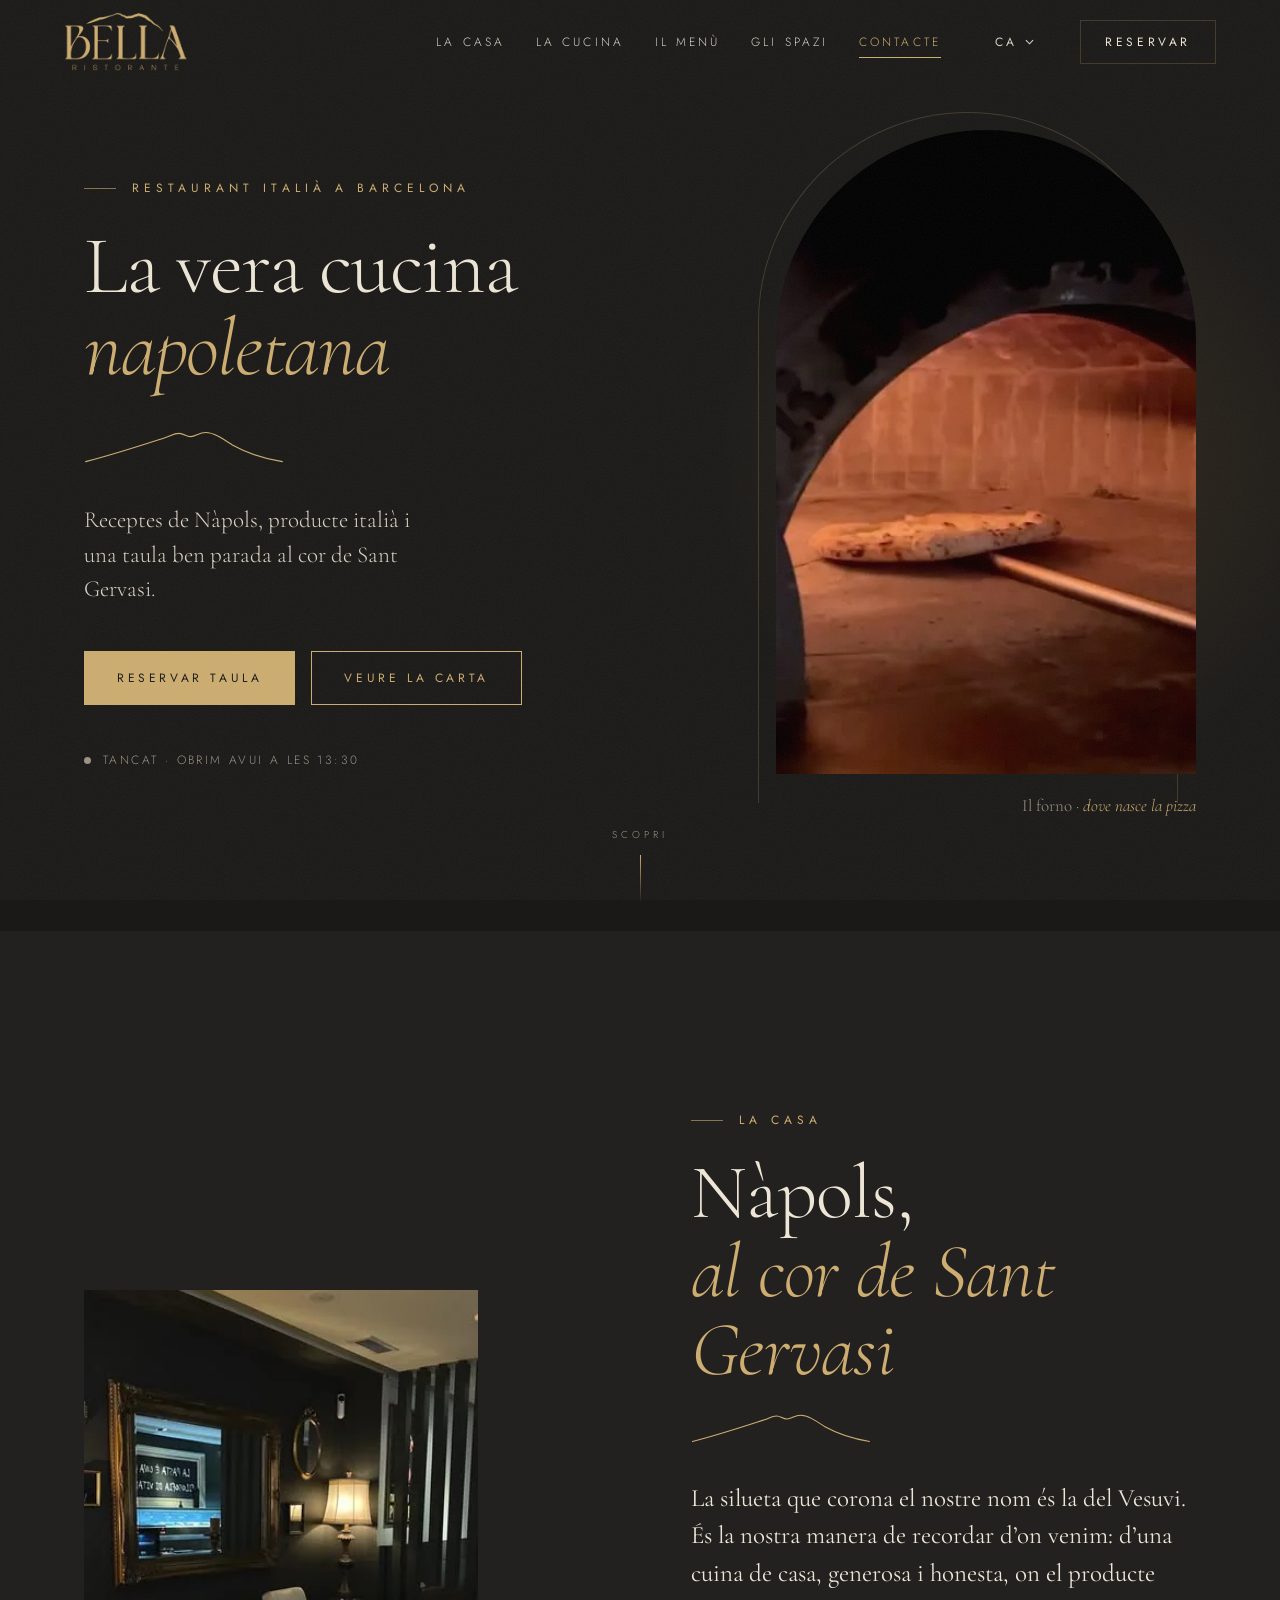
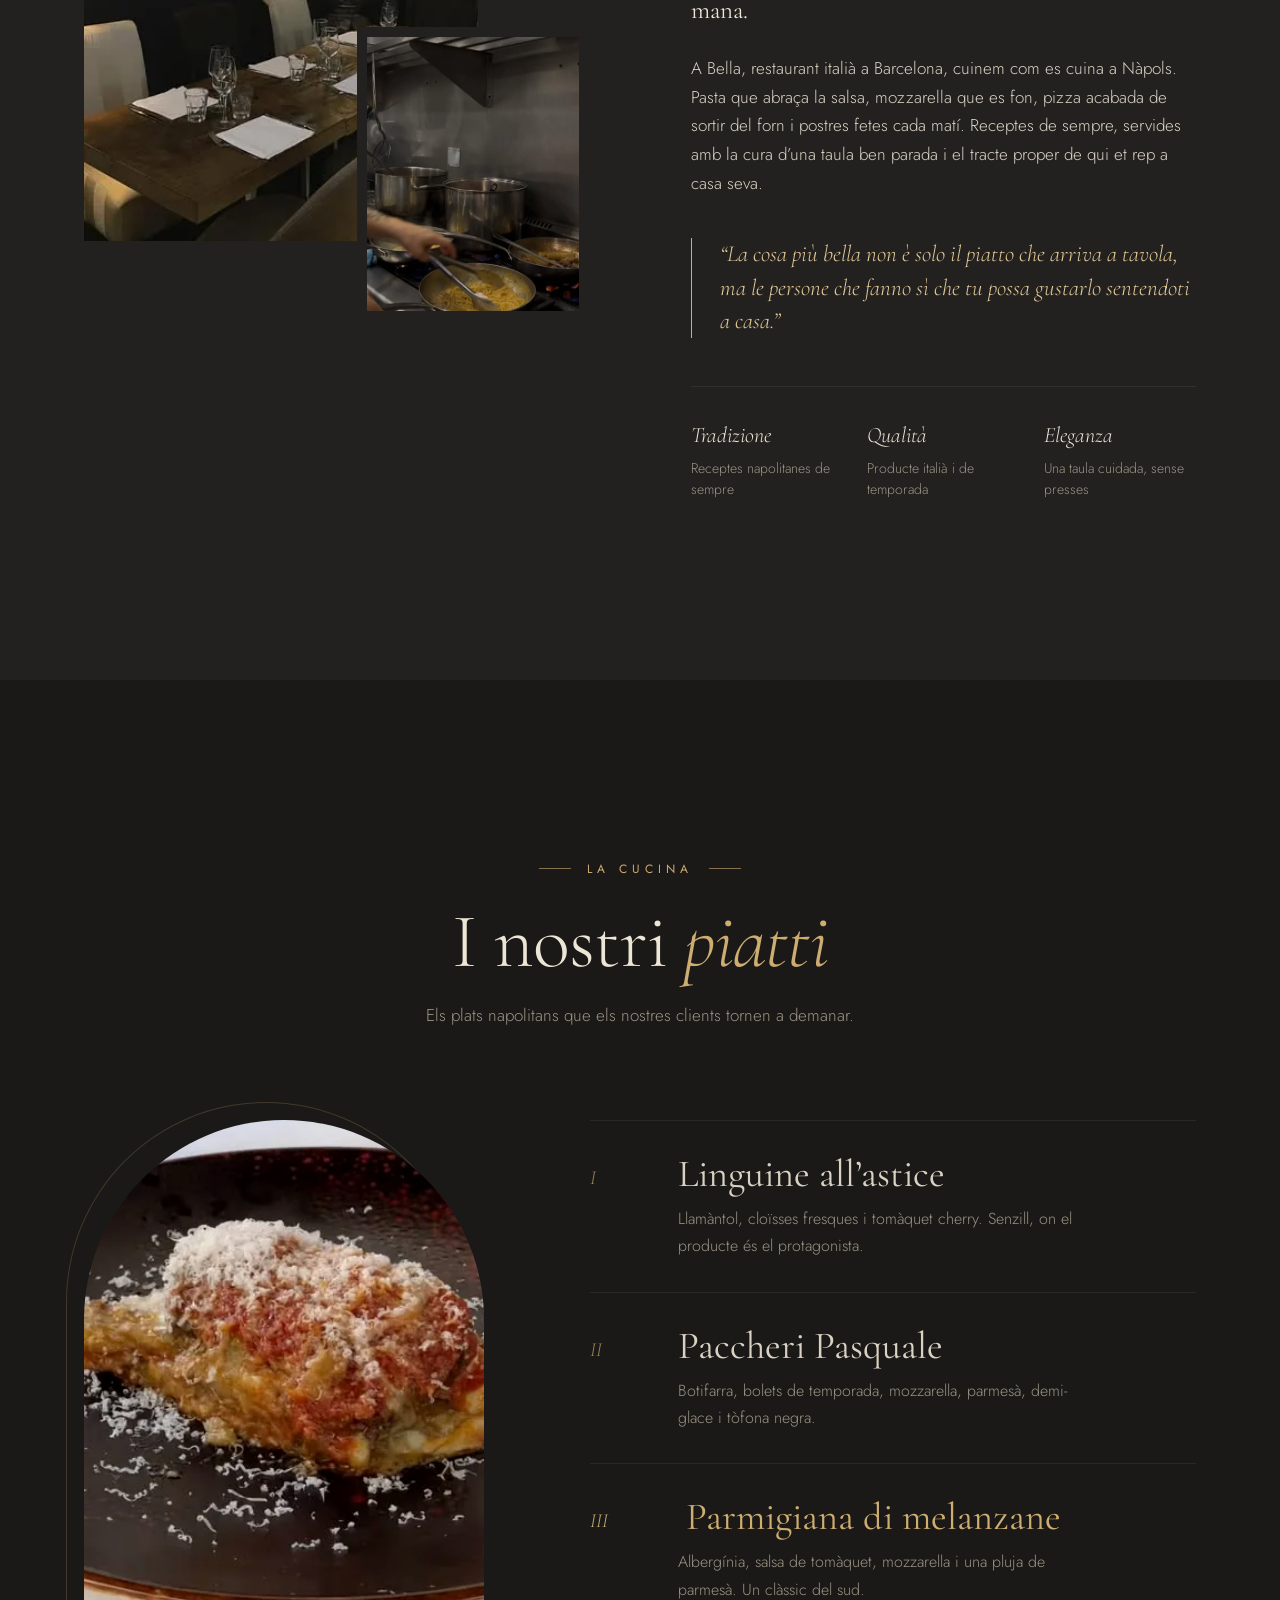
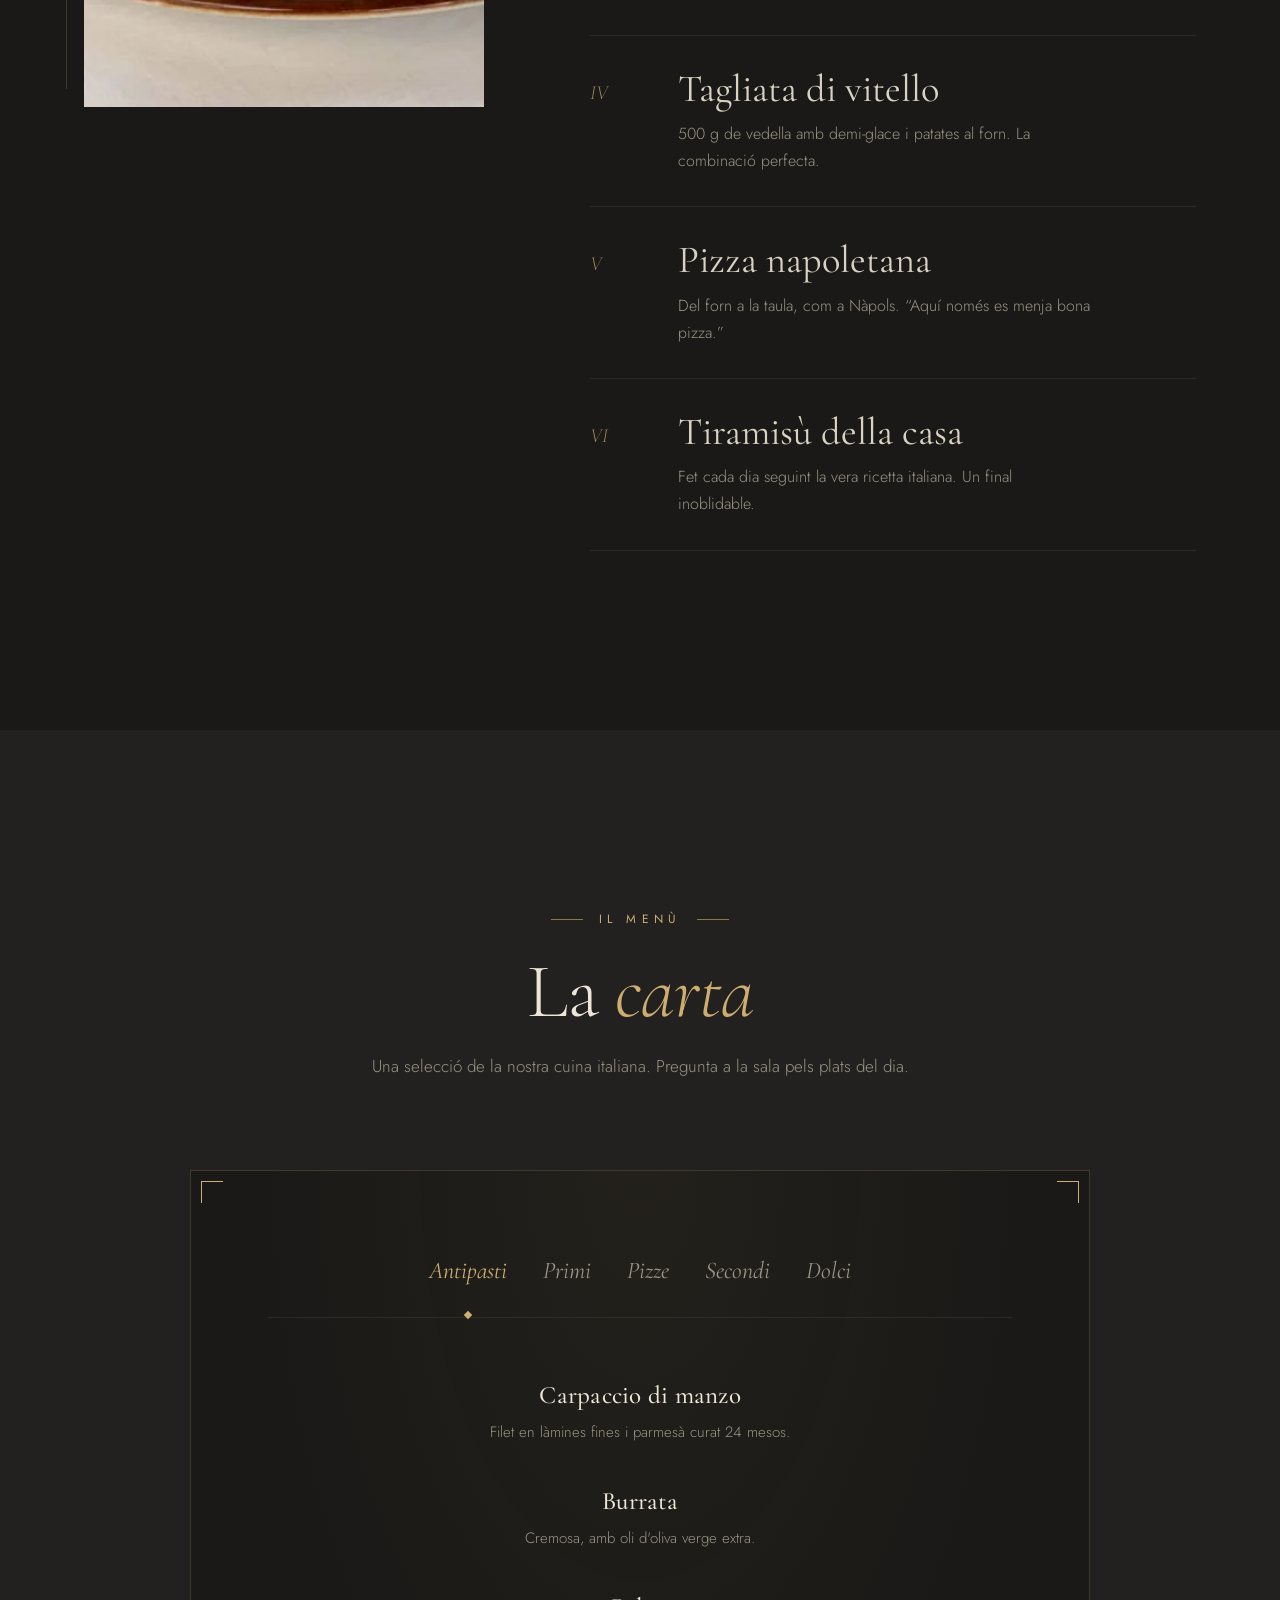
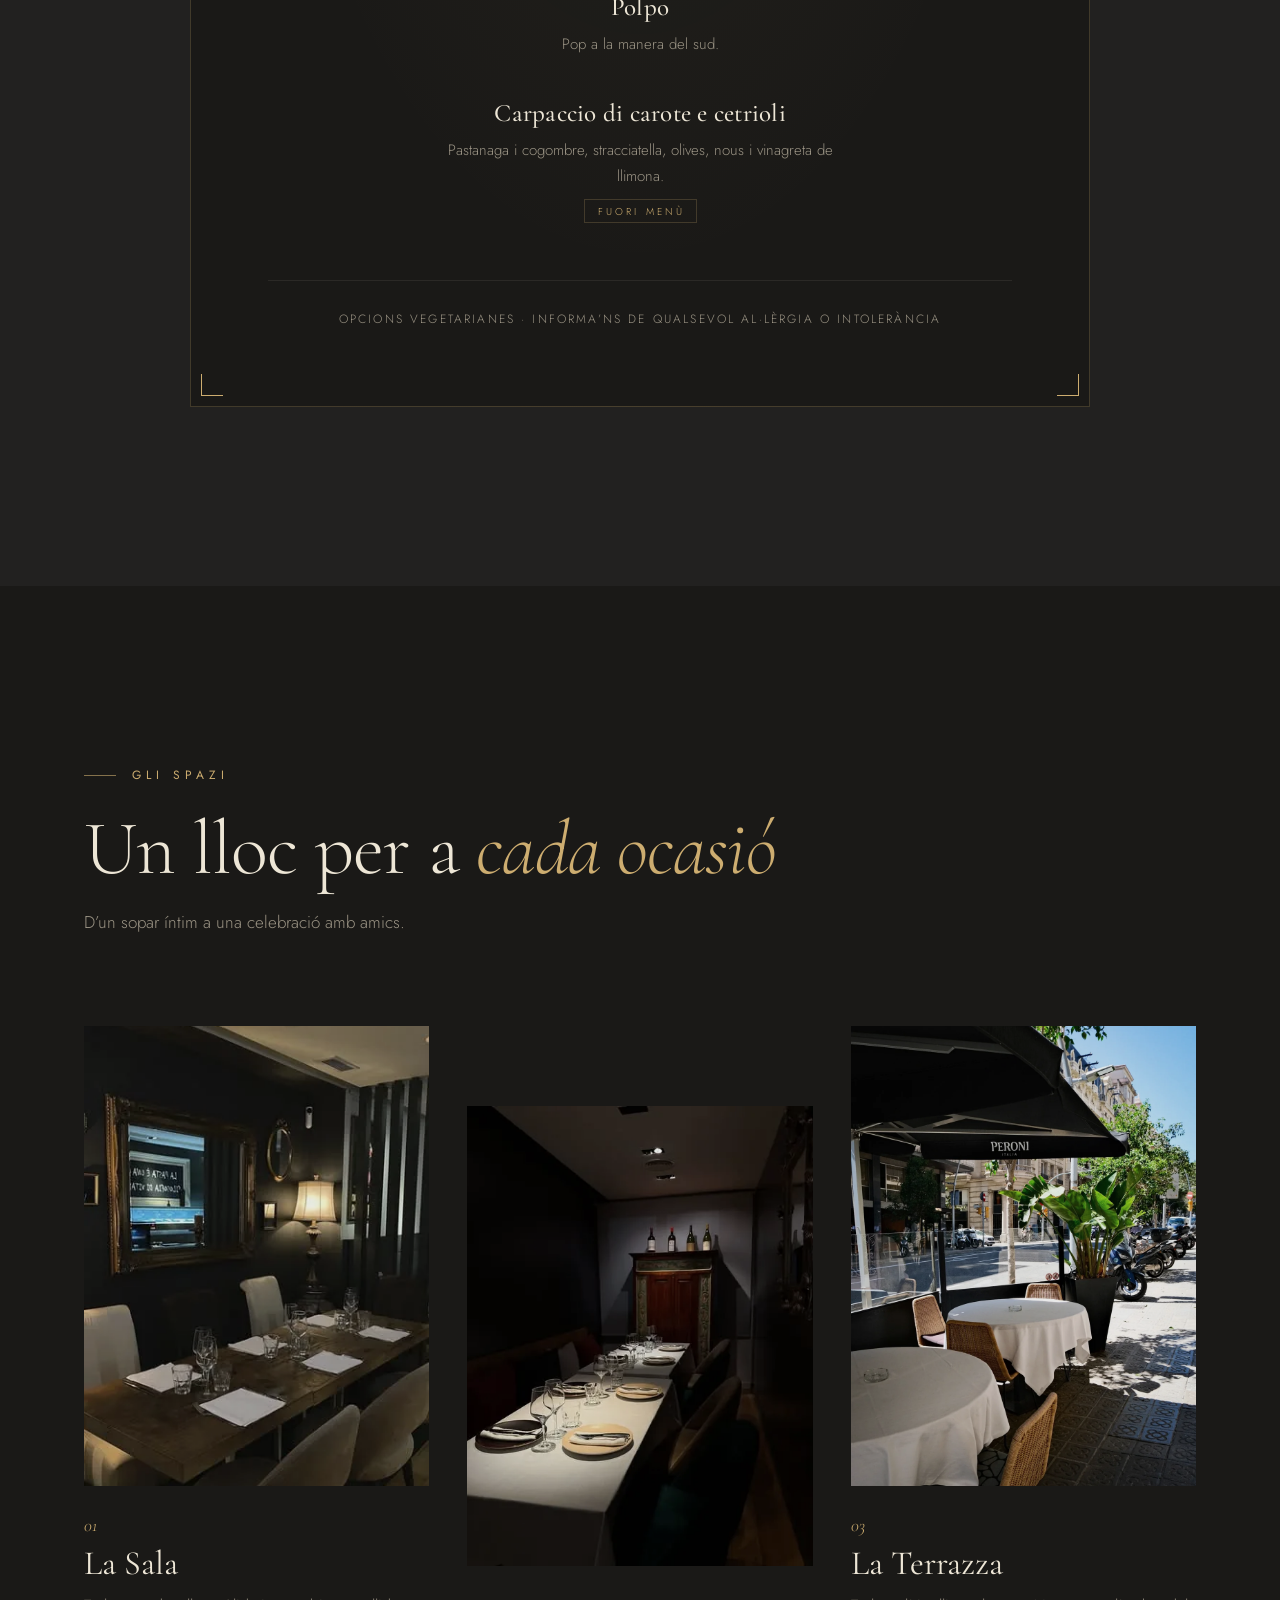
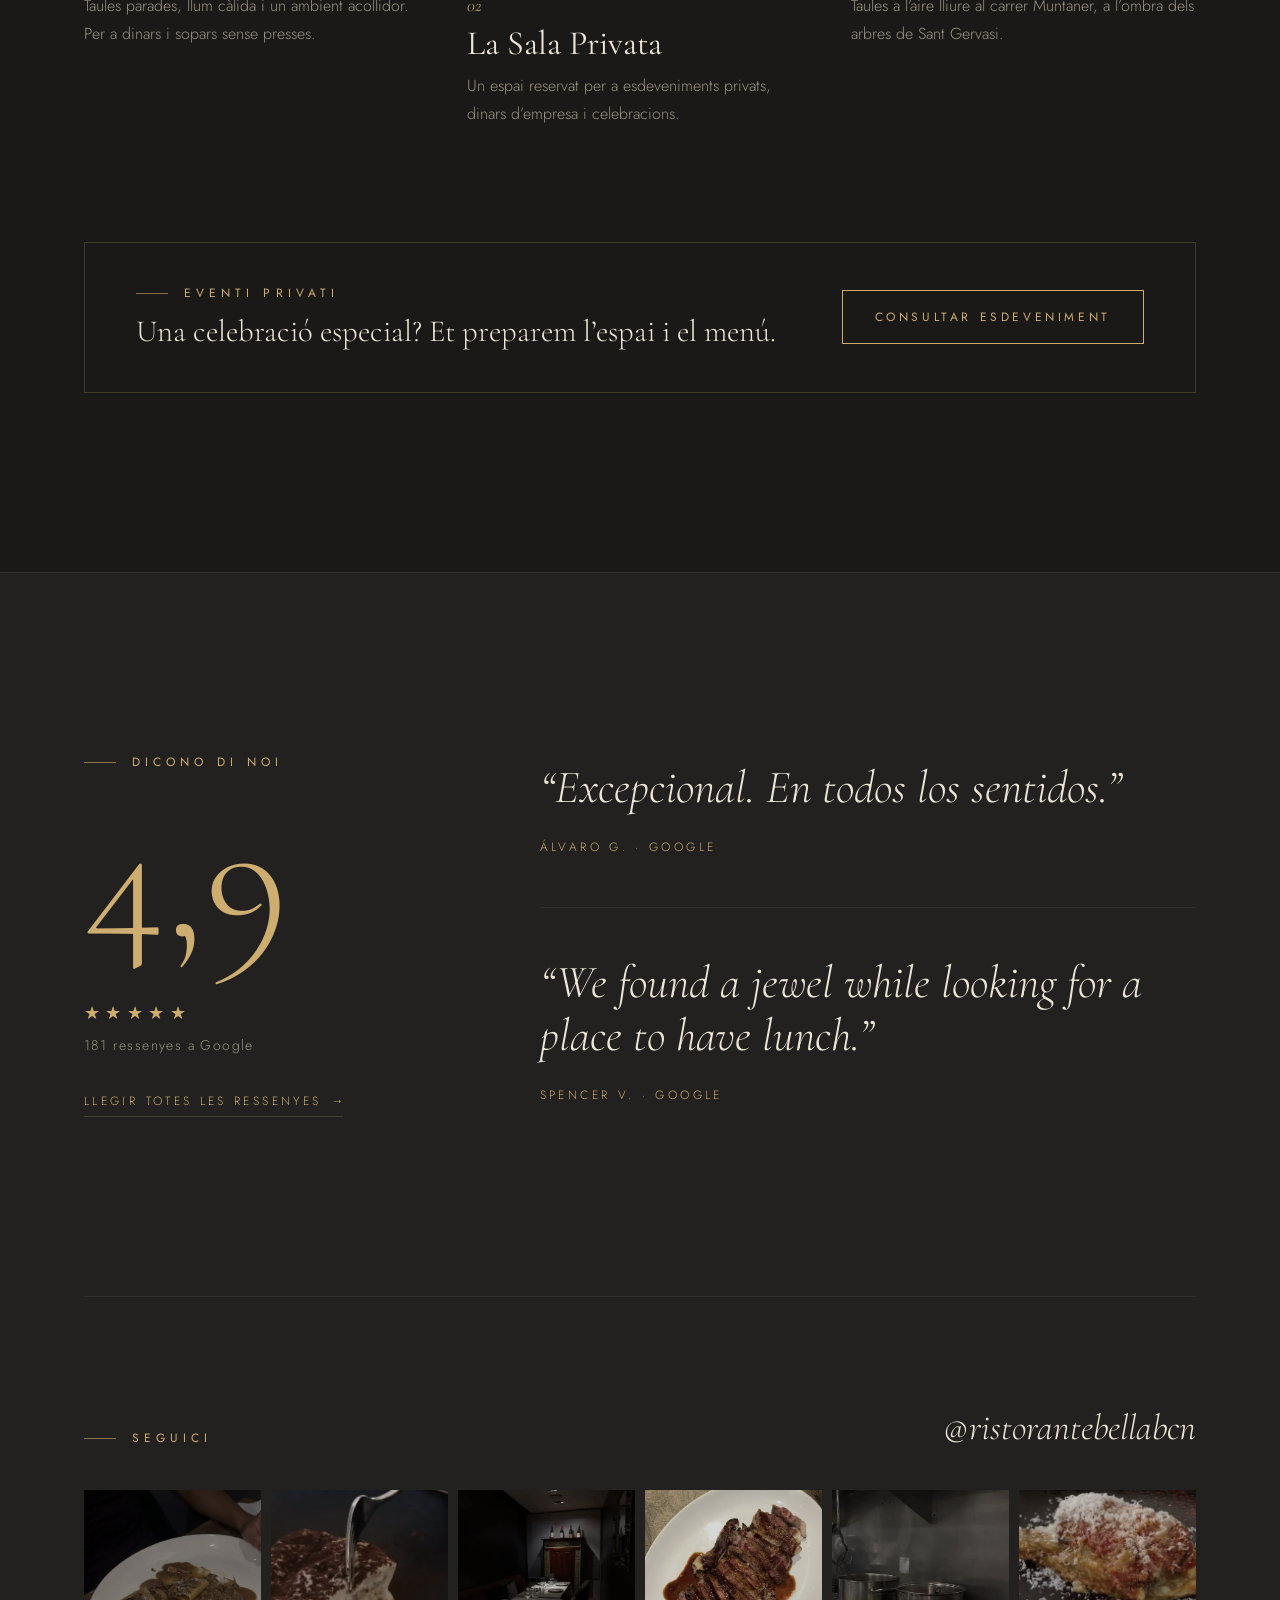
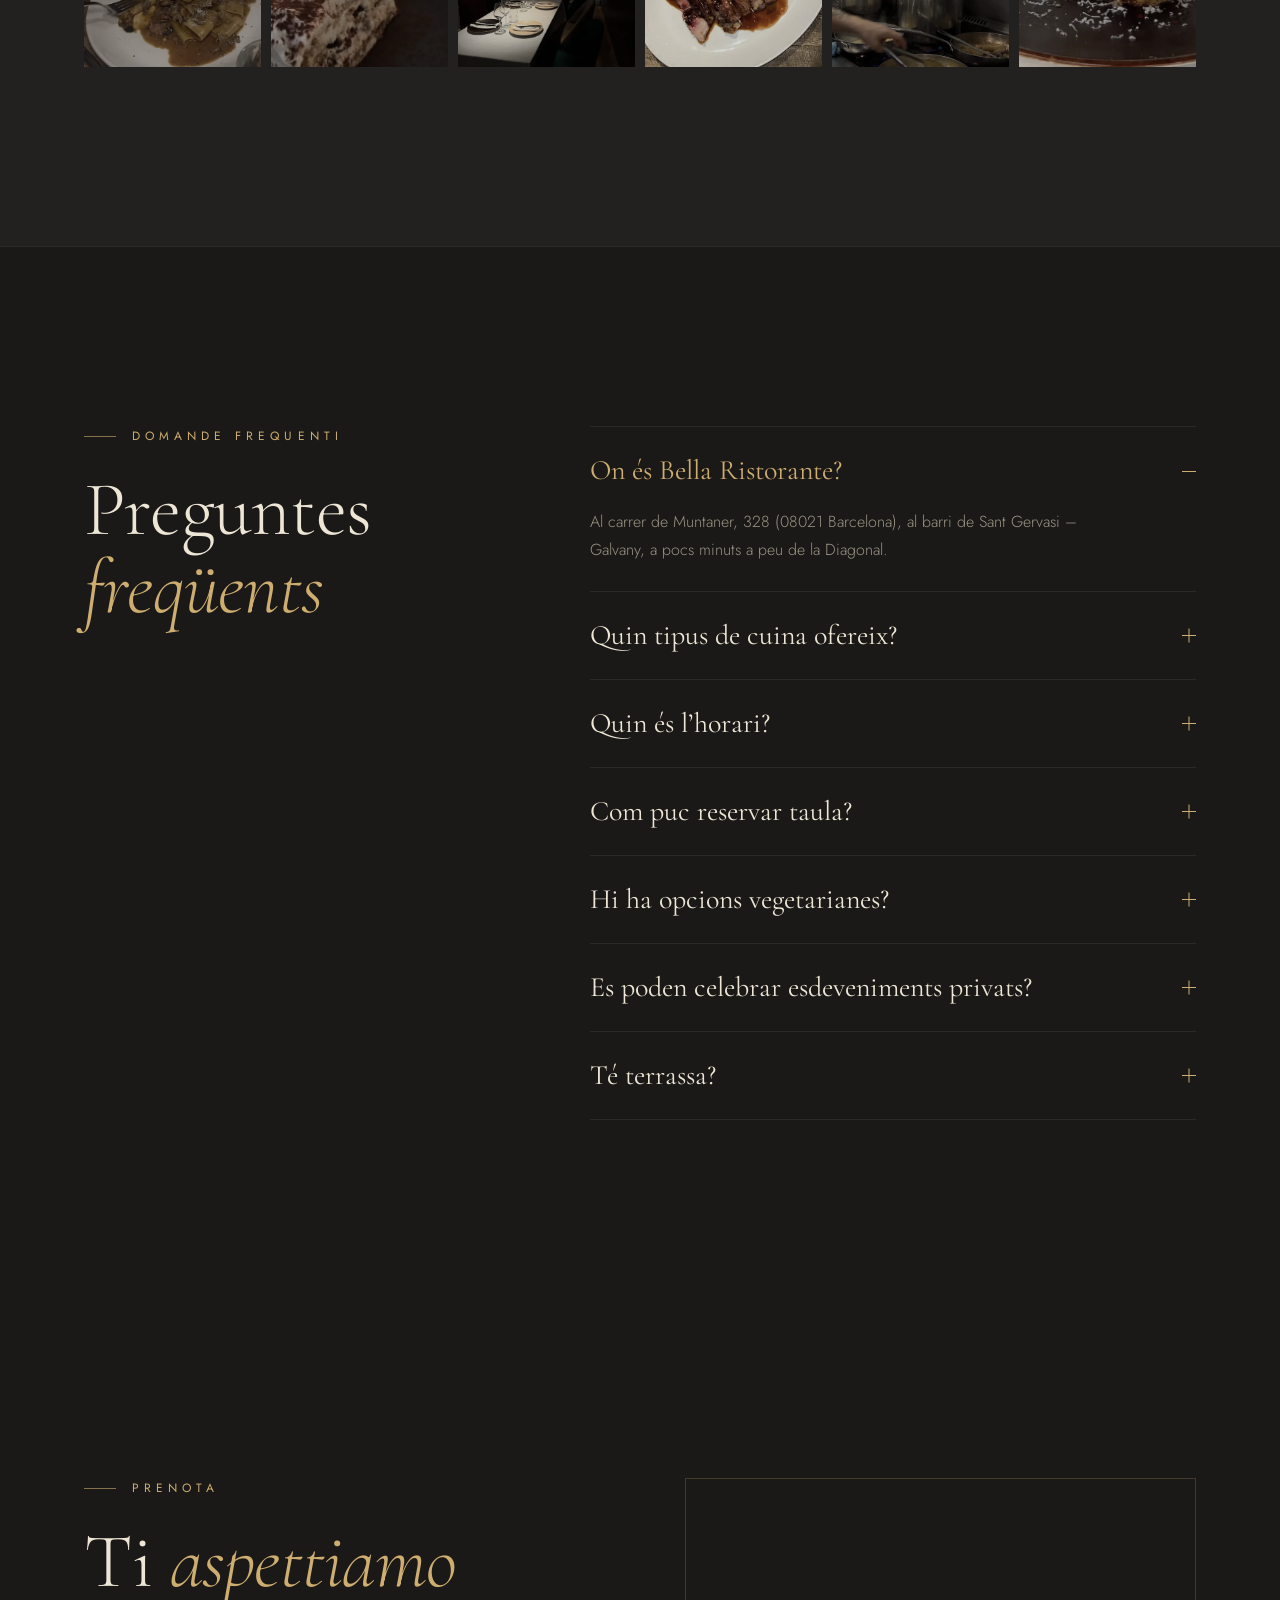
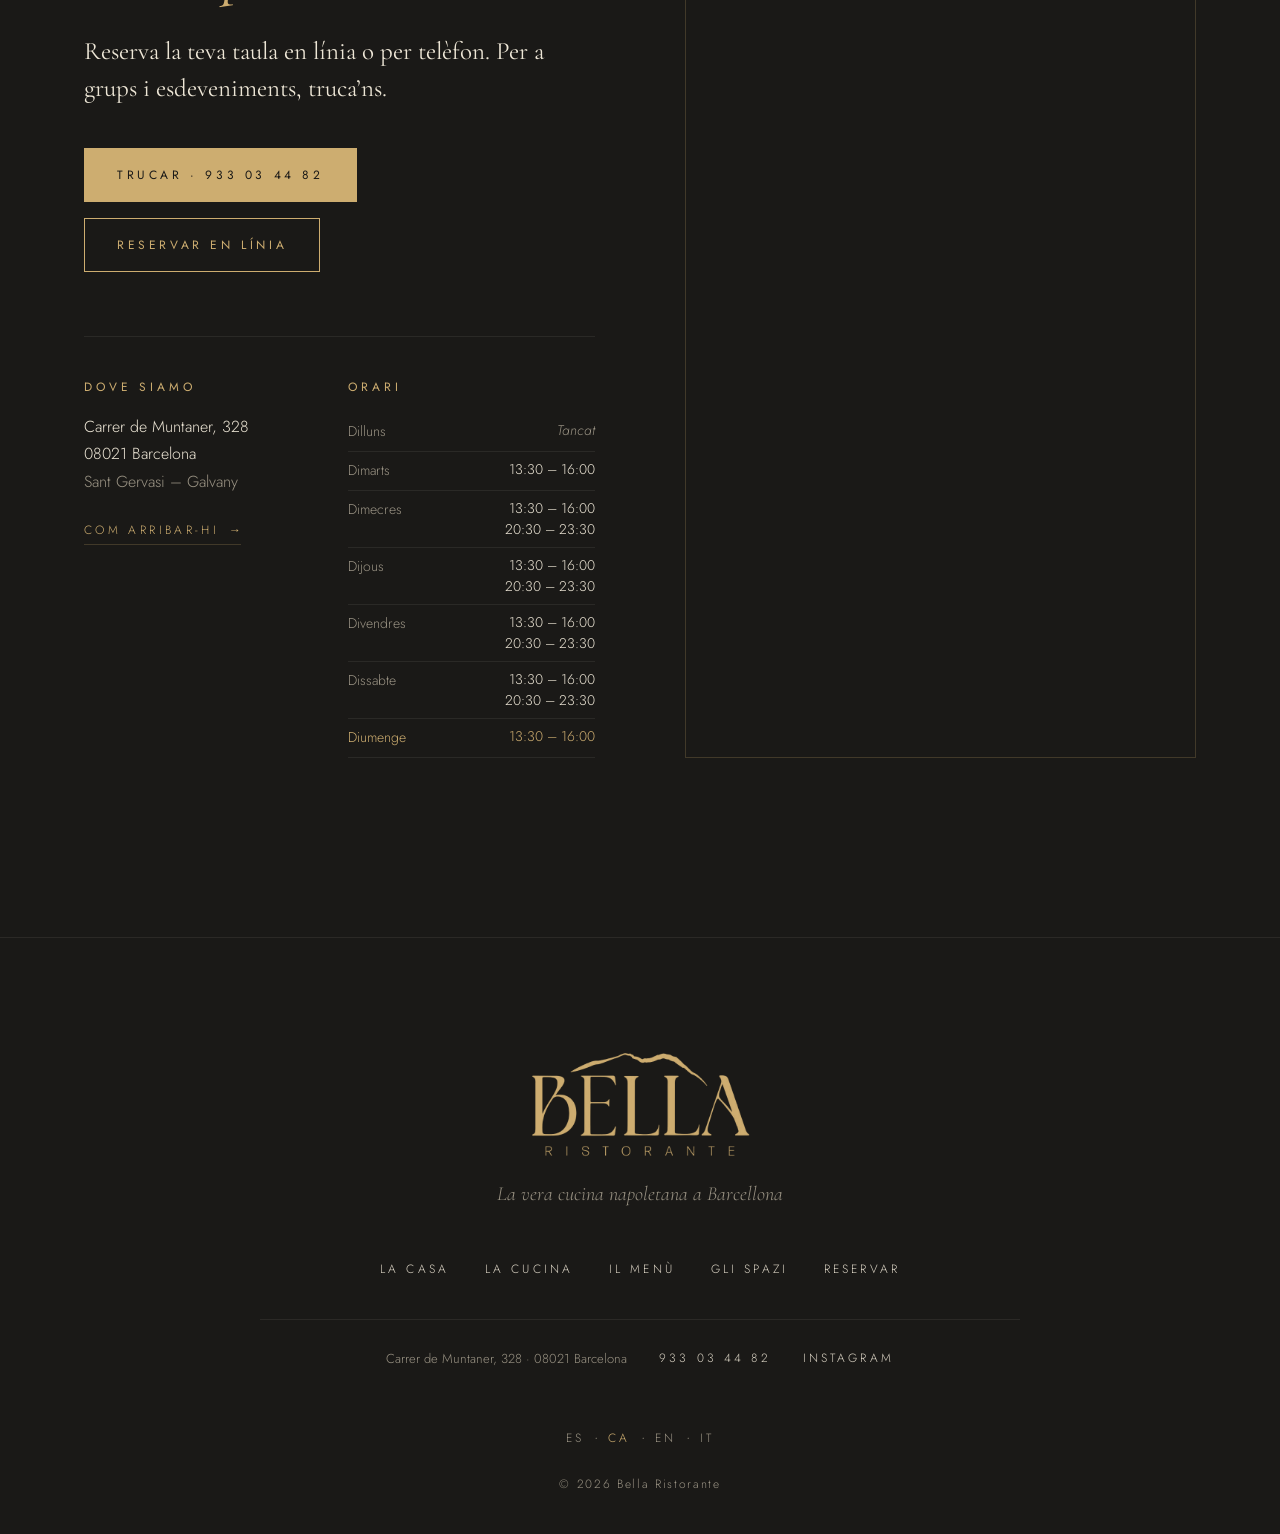
==== ca/index.html @ c1aab722 "Primera versión de la web de Bella Ristorante Co-Authored-By: Claude Opus 5.5 <noreply@anthropic.com" ====
<!doctype html>
<html lang="ca" class="no-js">
<head>
  <meta charset="utf-8">
  <meta name="viewport" content="width=device-width, initial-scale=1">
  <title>Restaurant italià a Barcelona · Bella Ristorante</title>
  <meta name="description" content="Autèntica cuina napolitana a Sant Gervasi: pasta, pizza al forn i tiramisù casolà. C/ Muntaner 328, Barcelona. Reserva la teva taula en línia.">
  <meta name="robots" content="noindex, nofollow">
  <link rel="canonical" href="https://alejandrolay.github.io/bella-ristorante/ca/">
  <link rel="alternate" hreflang="es" href="https://alejandrolay.github.io/bella-ristorante/">
  <link rel="alternate" hreflang="ca" href="https://alejandrolay.github.io/bella-ristorante/ca/">
  <link rel="alternate" hreflang="en" href="https://alejandrolay.github.io/bella-ristorante/en/">
  <link rel="alternate" hreflang="it" href="https://alejandrolay.github.io/bella-ristorante/it/">
  <link rel="alternate" hreflang="x-default" href="https://alejandrolay.github.io/bella-ristorante/">
  <meta name="theme-color" content="#1a1917">
  <link rel="icon" href="../assets/img/favicon-32.png" sizes="32x32" type="image/png">
  <link rel="apple-touch-icon" href="../assets/img/apple-touch-icon.png">
  <link rel="manifest" href="../site.webmanifest">

  <meta property="og:type" content="restaurant.restaurant">
  <meta property="og:site_name" content="Bella Ristorante">
  <meta property="og:title" content="Restaurant italià a Barcelona · Bella Ristorante">
  <meta property="og:description" content="Autèntica cuina napolitana a Sant Gervasi: pasta, pizza al forn i tiramisù casolà. C/ Muntaner 328, Barcelona. Reserva la teva taula en línia.">
  <meta property="og:url" content="https://alejandrolay.github.io/bella-ristorante/ca/">
  <meta property="og:locale" content="ca_ES">
  <meta property="og:locale:alternate" content="es_ES">
  <meta property="og:locale:alternate" content="en_GB">
  <meta property="og:locale:alternate" content="it_IT">
  <meta property="og:image" content="https://alejandrolay.github.io/bella-ristorante/assets/img/og-bella.jpg">
  <meta property="og:image:width" content="1200">
  <meta property="og:image:height" content="630">
  <meta property="og:image:alt" content="Bella Ristorante · La vera cucina napoletana">
  <meta property="restaurant:contact_info:street_address" content="Carrer de Muntaner, 328">
  <meta property="restaurant:contact_info:locality" content="Barcelona">
  <meta property="restaurant:contact_info:postal_code" content="08021">
  <meta property="restaurant:contact_info:country_name" content="España">
  <meta property="restaurant:contact_info:phone_number" content="+34933034482">
  <meta property="place:location:latitude" content="41.3977449">
  <meta property="place:location:longitude" content="2.1449862">
  <meta name="twitter:card" content="summary_large_image">
  <meta name="twitter:title" content="Restaurant italià a Barcelona · Bella Ristorante">
  <meta name="twitter:description" content="Autèntica cuina napolitana a Sant Gervasi: pasta, pizza al forn i tiramisù casolà. C/ Muntaner 328, Barcelona. Reserva la teva taula en línia.">
  <meta name="twitter:image" content="https://alejandrolay.github.io/bella-ristorante/assets/img/og-bella.jpg">

  <meta name="geo.region" content="ES-CT">
  <meta name="geo.placename" content="Barcelona">
  <meta name="geo.position" content="41.3977449;2.1449862">
  <meta name="ICBM" content="41.3977449, 2.1449862">

  <script type="application/ld+json">{"@context":"https://schema.org","@graph":[{"@type":"WebSite","@id":"https://alejandrolay.github.io/bella-ristorante/#website","url":"https://alejandrolay.github.io/bella-ristorante/","name":"Bella Ristorante","inLanguage":["es","ca","en","it"],"publisher":{"@id":"https://alejandrolay.github.io/bella-ristorante/#restaurant"}},{"@type":"WebPage","@id":"https://alejandrolay.github.io/bella-ristorante/ca/#webpage","url":"https://alejandrolay.github.io/bella-ristorante/ca/","name":"Restaurant italià a Barcelona · Bella Ristorante","description":"Autèntica cuina napolitana a Sant Gervasi: pasta, pizza al forn i tiramisù casolà. C/ Muntaner 328, Barcelona. Reserva la teva taula en línia.","inLanguage":"ca","isPartOf":{"@id":"https://alejandrolay.github.io/bella-ristorante/#website"},"about":{"@id":"https://alejandrolay.github.io/bella-ristorante/#restaurant"},"primaryImageOfPage":{"@type":"ImageObject","url":"https://alejandrolay.github.io/bella-ristorante/assets/img/og-bella.jpg","width":1200,"height":630}},{"@type":"Restaurant","@id":"https://alejandrolay.github.io/bella-ristorante/#restaurant","name":"Bella Ristorante","alternateName":"Ristorante Bella","description":"Autèntica cuina napolitana a Sant Gervasi: pasta, pizza al forn i tiramisù casolà. C/ Muntaner 328, Barcelona. Reserva la teva taula en línia.","url":"https://alejandrolay.github.io/bella-ristorante/ca/","image":["https://alejandrolay.github.io/bella-ristorante/assets/img/og-bella.jpg","https://alejandrolay.github.io/bella-ristorante/assets/img/terraza.webp","https://alejandrolay.github.io/bella-ristorante/assets/img/sala.webp","https://alejandrolay.github.io/bella-ristorante/assets/img/linguine-astice.webp"],"logo":"https://alejandrolay.github.io/bella-ristorante/assets/img/logo-bella.png","telephone":"+34933034482","priceRange":"€€","servesCuisine":["Italiana","Napolitana","Pizza","Mediterrània"],"address":{"@type":"PostalAddress","streetAddress":"Carrer de Muntaner, 328","postalCode":"08021","addressLocality":"Barcelona","addressRegion":"Cataluña","addressCountry":"ES"},"geo":{"@type":"GeoCoordinates","latitude":41.3977449,"longitude":2.1449862},"hasMap":"https://maps.app.goo.gl/jpqYPJMmKvCjoJGz5","openingHoursSpecification":[{"@type":"OpeningHoursSpecification","dayOfWeek":["Sunday","Tuesday","Wednesday","Thursday","Friday","Saturday"],"opens":"13:30","closes":"16:00"},{"@type":"OpeningHoursSpecification","dayOfWeek":["Wednesday","Thursday","Friday","Saturday"],"opens":"20:30","closes":"23:30"}],"acceptsReservations":true,"potentialAction":{"@type":"ReserveAction","target":{"@type":"EntryPoint","urlTemplate":"https://www.google.com/maps/reserve/v/dine/c/l1GbsbQyNqk?source=pa&hl=es-ES","inLanguage":"ca","actionPlatform":["http://schema.org/DesktopWebPlatform","http://schema.org/MobileWebPlatform"]},"result":{"@type":"FoodEstablishmentReservation","name":"Reservar taula"}},"hasMenu":{"@type":"Menu","name":"Carta de Bella Ristorante","url":"https://alejandrolay.github.io/bella-ristorante/ca/#menu","inLanguage":"ca","hasMenuSection":[{"@type":"MenuSection","name":"Antipasti","hasMenuItem":[{"@type":"MenuItem","name":"Carpaccio di manzo","description":"Filet en làmines fines i parmesà curat 24 mesos."},{"@type":"MenuItem","name":"Burrata","description":"Cremosa, amb oli d'oliva verge extra."},{"@type":"MenuItem","name":"Polpo","description":"Pop a la manera del sud."},{"@type":"MenuItem","name":"Carpaccio di carote e cetrioli","description":"Pastanaga i cogombre, stracciatella, olives, nous i vinagreta de llimona."}]},{"@type":"MenuSection","name":"Primi","hasMenuItem":[{"@type":"MenuItem","name":"Linguine all’astice","description":"Llamàntol, cloïsses i tomàquet cherry."},{"@type":"MenuItem","name":"Paccheri Pasquale","description":"Botifarra, bolets de temporada, mozzarella, parmesà, demi-glace i tòfona negra."},{"@type":"MenuItem","name":"La Gran Carbonara","description":"La nostra carbonara, la de sempre."},{"@type":"MenuItem","name":"Fettuccine al tartufo","description":"Fettuccine amb tòfona."},{"@type":"MenuItem","name":"Pasta ai frutti di mare","description":"Amb el millor del mar, com a la badia de Nàpols."}]},{"@type":"MenuSection","name":"Pizze","hasMenuItem":[{"@type":"MenuItem","name":"Margherita","description":"Tomàquet, mozzarella, alfàbrega i oli d'oliva."},{"@type":"MenuItem","name":"Pizza al prosciutto iberico","description":"Amb pernil ibèric."},{"@type":"MenuItem","name":"Pizza del giorno","description":"Pregunta per la pizza que surt avui del forn."}]},{"@type":"MenuSection","name":"Secondi","hasMenuItem":[{"@type":"MenuItem","name":"Tagliata di vitello · 500 g","description":"Vedella amb demi-glace i patates al forn."},{"@type":"MenuItem","name":"Parmigiana di melanzane","description":"Albergínia, tomàquet, mozzarella i parmesà al forn."}]},{"@type":"MenuSection","name":"Dolci","hasMenuItem":[{"@type":"MenuItem","name":"Tiramisù della casa","description":"Fet cada dia, amb la recepta italiana de sempre."},{"@type":"MenuItem","name":"Coulant al cioccolato","description":"Xocolata i Nutella, gelat de vainilla i maduixes."}]}]},"sameAs":["https://www.instagram.com/ristorantebellabcn/","https://maps.app.goo.gl/jpqYPJMmKvCjoJGz5"]},{"@type":"FAQPage","@id":"https://alejandrolay.github.io/bella-ristorante/ca/#faq","inLanguage":"ca","mainEntity":[{"@type":"Question","name":"On és Bella Ristorante?","acceptedAnswer":{"@type":"Answer","text":"Al carrer de Muntaner, 328 (08021 Barcelona), al barri de Sant Gervasi – Galvany, a pocs minuts a peu de la Diagonal."}},{"@type":"Question","name":"Quin tipus de cuina ofereix?","acceptedAnswer":{"@type":"Answer","text":"Cuina italiana de tradició napolitana: pasta, pizza al forn, carns i postres casolanes com el tiramisù, que preparem cada dia."}},{"@type":"Question","name":"Quin és l’horari?","acceptedAnswer":{"@type":"Answer","text":"Dimarts i diumenge, de 13:30 a 16:00. De dimecres a dissabte, de 13:30 a 16:00 i de 20:30 a 23:30. Els dilluns tanquem."}},{"@type":"Question","name":"Com puc reservar taula?","acceptedAnswer":{"@type":"Answer","text":"Pots reservar en línia des d’aquest web o trucant al 933 03 44 82."}},{"@type":"Question","name":"Hi ha opcions vegetarianes?","acceptedAnswer":{"@type":"Answer","text":"Sí, la carta inclou plats vegetarians. Si tens alguna al·lèrgia o intolerància, avisa’ns en reservar."}},{"@type":"Question","name":"Es poden celebrar esdeveniments privats?","acceptedAnswer":{"@type":"Answer","text":"Sí. Disposem d’una sala privada per a celebracions, dinars d’empresa i grups. Truca’ns i ho preparem amb tu."}},{"@type":"Question","name":"Té terrassa?","acceptedAnswer":{"@type":"Answer","text":"Sí, tenim terrassa al carrer Muntaner."}}]}]}</script>
  <link rel="preconnect" href="https://fonts.googleapis.com">
  <link rel="preconnect" href="https://fonts.gstatic.com" crossorigin>
  <link href="https://fonts.googleapis.com/css2?family=Cormorant+Garamond:ital,wght@0,300;0,400;0,500;1,300;1,400&family=Jost:wght@300;400&display=swap" rel="stylesheet">
  <link rel="preload" as="image" href="../assets/img/forno.webp" fetchpriority="high">
  <link rel="stylesheet" href="../css/styles.css">
</head>
<body>

  <a class="skip" href="#main">Salta al contingut</a>

  <!-- ============ NAV ============ -->
  <header class="nav" id="nav">
    <div class="nav__inner">
      <a href="#top" class="nav__brand" aria-label="Bella Ristorante, inici">
        <img src="../assets/img/logo-bella.png" alt="Bella Ristorante" width="592" height="280">
      </a>
      <nav class="nav__links" aria-label="Principal">
        <a href="#casa">La Casa</a>
        <a href="#cucina">La Cucina</a>
        <a href="#menu">Il Menù</a>
        <a href="#spazi">Gli Spazi</a>
        <a href="#contatto">Contacte</a>
      </nav>
      <div class="lang" id="lang">
        <button class="lang__btn" type="button" aria-expanded="false" aria-controls="langList" aria-label="Idioma: Català">
          <span>CA</span><svg class="lang__chev" viewBox="0 0 10 6" aria-hidden="true"><path d="M1 1l4 4 4-4"/></svg>
        </button>
        <ul class="lang__list" id="langList">
          <li><a href="../" hreflang="es" lang="es" data-lang-link><span>ES</span>Español</a></li>
          <li><a href="../ca/" hreflang="ca" lang="ca" aria-current="page" data-lang-link><span>CA</span>Català</a></li>
          <li><a href="../en/" hreflang="en" lang="en" data-lang-link><span>EN</span>English</a></li>
          <li><a href="../it/" hreflang="it" lang="it" data-lang-link><span>IT</span>Italiano</a></li>
        </ul>
      </div>
      <a href="https://www.google.com/maps/reserve/v/dine/c/l1GbsbQyNqk?source=pa&amp;hl=es-ES" target="_blank" rel="noopener" data-reserva class="btn btn--ghost nav__cta">Reservar</a>
      <button class="nav__toggle" id="navToggle" aria-label="Obrir menú" aria-expanded="false" aria-controls="mobileMenu">
        <span></span><span></span>
      </button>
    </div>
  </header>

  <div class="mobile-menu" id="mobileMenu" aria-hidden="true">
    <nav aria-label="Principal">
      <a href="#casa">La Casa</a>
      <a href="#cucina">La Cucina</a>
      <a href="#menu">Il Menù</a>
      <a href="#spazi">Gli Spazi</a>
      <a href="#contatto">Contacte</a>
      <a href="https://www.google.com/maps/reserve/v/dine/c/l1GbsbQyNqk?source=pa&amp;hl=es-ES" target="_blank" rel="noopener" data-reserva class="mobile-menu__cta">Reservar taula</a>
    </nav>
    <div class="mobile-menu__foot">
      <ul class="lang-inline lang-inline--mobile" aria-label="Idioma">
        <li><a href="../" hreflang="es" lang="es" title="Español" data-lang-link>ES</a></li>
        <li><a href="../ca/" hreflang="ca" lang="ca" title="Català" aria-current="page" data-lang-link>CA</a></li>
        <li><a href="../en/" hreflang="en" lang="en" title="English" data-lang-link>EN</a></li>
        <li><a href="../it/" hreflang="it" lang="it" title="Italiano" data-lang-link>IT</a></li>
      </ul>
      <p>Carrer de Muntaner, 328 · Barcelona<br><a href="tel:+34933034482">933 03 44 82</a></p>
    </div>
  </div>

  <main id="top">

    <!-- ============ HERO ============ -->
    <section class="hero" id="main">
      <div class="hero__glow" aria-hidden="true"></div>
      <div class="container hero__grid">
        <div class="hero__text">
          <h1 class="hero__title reveal">
            <span class="eyebrow">Restaurant italià a Barcelona</span>
            La vera cucina <em>napoletana</em>
          </h1>
          <svg class="vesuvio vesuvio--hero reveal" style="--d:.3s" viewBox="0 0 240 40" aria-hidden="true"><path d="M2 38 C40 28 70 18 98 9 C104 7 108 4 114 4 C120 4 122 8 128 8 C134 8 138 3 146 3 C156 3 166 10 178 18 C196 28 214 34 238 38" /></svg>
          <p class="hero__sub reveal" style="--d:.25s">Receptes de Nàpols, producte italià i una taula ben parada al cor de Sant Gervasi.</p>
          <div class="hero__actions reveal" style="--d:.4s">
            <a href="https://www.google.com/maps/reserve/v/dine/c/l1GbsbQyNqk?source=pa&amp;hl=es-ES" target="_blank" rel="noopener" data-reserva class="btn btn--gold">Reservar taula</a>
            <a href="#menu" class="btn btn--line">Veure la carta</a>
          </div>
          <p class="hero__status reveal" style="--d:.55s" id="openStatus" aria-live="polite">
            <span class="dot" aria-hidden="true"></span><span class="status-text">Carrer de Muntaner, 328</span>
          </p>
        </div>

        <figure class="hero__media reveal" style="--d:.2s">
          <div class="arch arch--outline" aria-hidden="true"></div>
          <div class="arch arch--img">
            <img src="../assets/img/forno.webp" alt="Pizza napolitana entrant al forn de Bella Ristorante, Barcelona" width="360" height="640" fetchpriority="high">
          </div>
          <figcaption>Il forno · <em>dove nasce la pizza</em></figcaption>
        </figure>
      </div>

      <a href="#casa" class="hero__scroll" aria-label="Baixar a La Casa">
        <span>Scopri</span><i aria-hidden="true"></i>
      </a>
    </section>

    <!-- ============ LA CASA ============ -->
    <section class="section casa" id="casa">
      <div class="container casa__grid">
        <div class="casa__media">
          <div class="frame frame--tall reveal">
            <img src="../assets/img/sala.webp" alt="Menjador de Bella Ristorante amb taules parades, mirall daurat i llum càlida" width="360" height="640" loading="lazy">
          </div>
          <div class="frame frame--small reveal" style="--d:.15s">
            <img src="../assets/img/cucina.webp" alt="Cuina de Bella Ristorante: pasta saltant a la paella" width="480" height="640" loading="lazy">
          </div>
        </div>

        <div class="casa__text">
          <p class="eyebrow reveal">La Casa</p>
          <h2 class="title reveal">Nàpols,<br><em>al cor de Sant Gervasi</em></h2>
          <svg class="vesuvio reveal" viewBox="0 0 240 40" aria-hidden="true"><path d="M2 38 C40 28 70 18 98 9 C104 7 108 4 114 4 C120 4 122 8 128 8 C134 8 138 3 146 3 C156 3 166 10 178 18 C196 28 214 34 238 38" /></svg>
          <p class="lead reveal">La silueta que corona el nostre nom és la del Vesuvi. És la nostra manera de recordar d’on venim: d’una cuina de casa, generosa i honesta, on el producte mana.</p>
          <p class="reveal">A Bella, restaurant italià a Barcelona, cuinem com es cuina a Nàpols. Pasta que abraça la salsa, mozzarella que es fon, pizza acabada de sortir del forn i postres fetes cada matí. Receptes de sempre, servides amb la cura d’una taula ben parada i el tracte proper de qui et rep a casa seva.</p>
          <blockquote class="quote reveal" lang="it">
            <p>“La cosa più bella non è solo il piatto che arriva a tavola, ma le persone che fanno sì che tu possa gustarlo sentendoti a casa.”</p>
          </blockquote>
          <ul class="pillars reveal">
            <li><span lang="it">Tradizione</span>Receptes napolitanes de sempre</li>
            <li><span lang="it">Qualità</span>Producte italià i de temporada</li>
            <li><span lang="it">Eleganza</span>Una taula cuidada, sense presses</li>
          </ul>
        </div>
      </div>
    </section>

    <!-- ============ LA CUCINA (signature) ============ -->
    <section class="section cucina" id="cucina">
      <div class="container">
        <header class="section-head">
          <p class="eyebrow reveal">La Cucina</p>
          <h2 class="title reveal" lang="it">I nostri <em>piatti</em></h2>
          <p class="section-head__sub reveal">Els plats napolitans que els nostres clients tornen a demanar.</p>
        </header>

        <div class="dishes">
          <div class="dishes__stage" aria-hidden="true">
            <div class="arch arch--outline"></div>
            <div class="arch arch--img dishes__frame">
              <img src="../assets/img/linguine-astice.webp" alt="" width="360" height="640" class="is-active" data-key="0" loading="lazy">
              <img src="../assets/img/paccheri.webp" alt="" width="480" height="640" data-key="1" loading="lazy">
              <img src="../assets/img/parmigiana.webp" alt="" width="360" height="640" data-key="2" loading="lazy">
              <img src="../assets/img/tagliata.webp" alt="" width="480" height="640" data-key="3" loading="lazy">
              <img src="../assets/img/forno.webp" alt="" width="360" height="640" data-key="4" loading="lazy">
              <img src="../assets/img/tiramisu.webp" alt="" width="360" height="640" data-key="5" loading="lazy">
            </div>
          </div>

          <ol class="dishes__list">
            <li class="dish reveal is-active" data-key="0" tabindex="0">
              <span class="dish__num" aria-hidden="true">I</span>
              <div>
                <h3 lang="it">Linguine all’astice</h3>
                <p>Llamàntol, cloïsses fresques i tomàquet cherry. Senzill, on el producte és el protagonista.</p>
              </div>
              <img class="dish__thumb" src="../assets/img/linguine-astice.webp" alt="Linguine all’astice a Bella Ristorante, Barcelona" width="360" height="640" loading="lazy">
            </li>
            <li class="dish reveal" data-key="1" tabindex="0">
              <span class="dish__num" aria-hidden="true">II</span>
              <div>
                <h3 lang="it">Paccheri Pasquale</h3>
                <p>Botifarra, bolets de temporada, mozzarella, parmesà, demi-glace i tòfona negra.</p>
              </div>
              <img class="dish__thumb" src="../assets/img/paccheri.webp" alt="Paccheri Pasquale a Bella Ristorante, Barcelona" width="480" height="640" loading="lazy">
            </li>
            <li class="dish reveal" data-key="2" tabindex="0">
              <span class="dish__num" aria-hidden="true">III</span>
              <div>
                <h3 lang="it">Parmigiana di melanzane</h3>
                <p>Albergínia, salsa de tomàquet, mozzarella i una pluja de parmesà. Un clàssic del sud.</p>
              </div>
              <img class="dish__thumb" src="../assets/img/parmigiana.webp" alt="Parmigiana di melanzane a Bella Ristorante, Barcelona" width="360" height="640" loading="lazy">
            </li>
            <li class="dish reveal" data-key="3" tabindex="0">
              <span class="dish__num" aria-hidden="true">IV</span>
              <div>
                <h3 lang="it">Tagliata di vitello</h3>
                <p>500 g de vedella amb demi-glace i patates al forn. La combinació perfecta.</p>
              </div>
              <img class="dish__thumb" src="../assets/img/tagliata.webp" alt="Tagliata di vitello a Bella Ristorante, Barcelona" width="480" height="640" loading="lazy">
            </li>
            <li class="dish reveal" data-key="4" tabindex="0">
              <span class="dish__num" aria-hidden="true">V</span>
              <div>
                <h3 lang="it">Pizza napoletana</h3>
                <p>Del forn a la taula, com a Nàpols. “Aquí només es menja bona pizza.”</p>
              </div>
              <img class="dish__thumb" src="../assets/img/forno.webp" alt="Pizza napoletana a Bella Ristorante, Barcelona" width="360" height="640" loading="lazy">
            </li>
            <li class="dish reveal" data-key="5" tabindex="0">
              <span class="dish__num" aria-hidden="true">VI</span>
              <div>
                <h3 lang="it">Tiramisù della casa</h3>
                <p>Fet cada dia seguint la vera ricetta italiana. Un final inoblidable.</p>
              </div>
              <img class="dish__thumb" src="../assets/img/tiramisu.webp" alt="Tiramisù a Bella Ristorante, Barcelona" width="360" height="640" loading="lazy">
            </li>
          </ol>
        </div>
      </div>
    </section>

    <!-- ============ IL MENÙ ============ -->
    <!-- La carta se genera desde data/carta.csv y, si está configurada, se refresca desde Google Sheets -->
    <section class="section menu" id="menu">
      <div class="container">
        <header class="section-head">
          <p class="eyebrow reveal">Il Menù</p>
          <h2 class="title reveal">La <em>carta</em></h2>
          <p class="section-head__sub reveal">Una selecció de la nostra cuina italiana. Pregunta a la sala pels plats del dia.</p>
        </header>

        <div class="menu__card reveal">
          <div class="menu__corner menu__corner--tl" aria-hidden="true"></div>
          <div class="menu__corner menu__corner--tr" aria-hidden="true"></div>
          <div class="menu__corner menu__corner--bl" aria-hidden="true"></div>
          <div class="menu__corner menu__corner--br" aria-hidden="true"></div>

          <div class="menu__tabs" id="menuTabs" role="tablist" aria-label="Categories de la carta">
            <button role="tab" id="t-cat-0" aria-controls="m-cat-0" aria-selected="true" lang="it">Antipasti</button>
            <button role="tab" id="t-cat-1" aria-controls="m-cat-1" aria-selected="false" tabindex="-1" lang="it">Primi</button>
            <button role="tab" id="t-cat-2" aria-controls="m-cat-2" aria-selected="false" tabindex="-1" lang="it">Pizze</button>
            <button role="tab" id="t-cat-3" aria-controls="m-cat-3" aria-selected="false" tabindex="-1" lang="it">Secondi</button>
            <button role="tab" id="t-cat-4" aria-controls="m-cat-4" aria-selected="false" tabindex="-1" lang="it">Dolci</button>
          </div>

          <div class="menu__panels" id="menuPanels">
            <div class="menu__panel is-active" role="tabpanel" id="m-cat-0" aria-labelledby="t-cat-0">
              <article class="item"><h3>Carpaccio di manzo</h3><p>Filet en làmines fines i parmesà curat 24 mesos.</p></article>
              <article class="item"><h3>Burrata</h3><p>Cremosa, amb oli d'oliva verge extra.</p></article>
              <article class="item"><h3>Polpo</h3><p>Pop a la manera del sud.</p></article>
              <article class="item"><h3>Carpaccio di carote e cetrioli</h3><p>Pastanaga i cogombre, stracciatella, olives, nous i vinagreta de llimona.</p><span class="tag" lang="it">Fuori menù</span></article>
            </div>
            <div class="menu__panel" role="tabpanel" id="m-cat-1" aria-labelledby="t-cat-1" hidden>
              <article class="item"><h3>Linguine all’astice</h3><p>Llamàntol, cloïsses i tomàquet cherry.</p><span class="tag" lang="it">Specialità</span></article>
              <article class="item"><h3>Paccheri Pasquale</h3><p>Botifarra, bolets de temporada, mozzarella, parmesà, demi-glace i tòfona negra.</p><span class="tag" lang="it">Specialità</span></article>
              <article class="item"><h3>La Gran Carbonara</h3><p>La nostra carbonara, la de sempre.</p></article>
              <article class="item"><h3>Fettuccine al tartufo</h3><p>Fettuccine amb tòfona.</p></article>
              <article class="item"><h3>Pasta ai frutti di mare</h3><p>Amb el millor del mar, com a la badia de Nàpols.</p></article>
            </div>
            <div class="menu__panel" role="tabpanel" id="m-cat-2" aria-labelledby="t-cat-2" hidden>
              <article class="item"><h3>Margherita</h3><p>Tomàquet, mozzarella, alfàbrega i oli d'oliva.</p></article>
              <article class="item"><h3>Pizza al prosciutto iberico</h3><p>Amb pernil ibèric.</p></article>
              <article class="item"><h3>Pizza del giorno</h3><p>Pregunta per la pizza que surt avui del forn.</p></article>
            </div>
            <div class="menu__panel" role="tabpanel" id="m-cat-3" aria-labelledby="t-cat-3" hidden>
              <article class="item"><h3>Tagliata di vitello · 500 g</h3><p>Vedella amb demi-glace i patates al forn.</p><span class="tag" lang="it">Specialità</span></article>
              <article class="item"><h3>Parmigiana di melanzane</h3><p>Albergínia, tomàquet, mozzarella i parmesà al forn.</p></article>
            </div>
            <div class="menu__panel" role="tabpanel" id="m-cat-4" aria-labelledby="t-cat-4" hidden>
              <article class="item"><h3>Tiramisù della casa</h3><p>Fet cada dia, amb la recepta italiana de sempre.</p><span class="tag" lang="it">Specialità</span></article>
              <article class="item"><h3>Coulant al cioccolato</h3><p>Xocolata i Nutella, gelat de vainilla i maduixes.</p></article>
            </div>
          </div>

          <p class="menu__note">Opcions vegetarianes · Informa’ns de qualsevol al·lèrgia o intolerància</p>
          <p class="menu__pdf" id="menuPdf" hidden><a class="link" href="#" target="_blank" rel="noopener">Descarregar la carta en PDF</a></p>
        </div>
      </div>
    </section>

    <!-- ============ GLI SPAZI ============ -->
    <section class="section spazi" id="spazi">
      <div class="container">
        <header class="section-head section-head--left">
          <p class="eyebrow reveal">Gli Spazi</p>
          <h2 class="title reveal">Un lloc per a <em>cada ocasió</em></h2>
          <p class="section-head__sub reveal">D’un sopar íntim a una celebració amb amics.</p>
        </header>

        <div class="spazi__grid">
          <article class="space reveal">
            <div class="space__img"><img src="../assets/img/sala.webp" alt="Sala principal de Bella Ristorante" width="360" height="640" loading="lazy"></div>
            <p class="space__num" aria-hidden="true">01</p>
            <h3 lang="it">La Sala</h3>
            <p>Taules parades, llum càlida i un ambient acollidor. Per a dinars i sopars sense presses.</p>
          </article>
          <article class="space reveal" style="--d:.12s">
            <div class="space__img"><img src="../assets/img/sala-privada.webp" alt="Sala privada de Bella Ristorante per a esdeveniments" width="512" height="640" loading="lazy"></div>
            <p class="space__num" aria-hidden="true">02</p>
            <h3 lang="it">La Sala Privata</h3>
            <p>Un espai reservat per a esdeveniments privats, dinars d’empresa i celebracions.</p>
          </article>
          <article class="space reveal" style="--d:.24s">
            <div class="space__img"><img src="../assets/img/terraza.webp" alt="Terrassa de Bella Ristorante al carrer Muntaner, Barcelona" width="1000" height="1469" loading="lazy"></div>
            <p class="space__num" aria-hidden="true">03</p>
            <h3 lang="it">La Terrazza</h3>
            <p>Taules a l’aire lliure al carrer Muntaner, a l’ombra dels arbres de Sant Gervasi.</p>
          </article>
        </div>

        <div class="eventi reveal">
          <div>
            <p class="eyebrow" lang="it">Eventi privati</p>
            <p class="eventi__text">Una celebració especial? Et preparem l’espai i el menú.</p>
          </div>
          <a href="tel:+34933034482" class="btn btn--line">Consultar esdeveniment</a>
        </div>
      </div>
    </section>

    <!-- ============ DICONO DI NOI ============ -->
    <section class="section recensioni" aria-labelledby="rec-title">
      <div class="container recensioni__grid">
        <div class="rating reveal">
          <h2 class="eyebrow" id="rec-title" lang="it">Dicono di noi</h2>
          <p class="rating__num">4,9</p>
          <p class="rating__stars" role="img" aria-label="4,9 de 5 estrelles">★★★★★</p>
          <p class="rating__src">181 ressenyes a Google</p>
          <a class="link" href="https://maps.app.goo.gl/jpqYPJMmKvCjoJGz5" target="_blank" rel="noopener">Llegir totes les ressenyes</a>
        </div>
        <div class="reviews">
          <blockquote class="review reveal" lang="es">
            <p>“Excepcional. En todos los sentidos.”</p>
            <cite>Álvaro G. · Google</cite>
          </blockquote>
          <blockquote class="review reveal" style="--d:.12s" lang="en">
            <p>“We found a jewel while looking for a place to have lunch.”</p>
            <cite>Spencer V. · Google</cite>
          </blockquote>
        </div>
      </div>
    </section>

    <!-- ============ INSTAGRAM ============ -->
    <section class="section insta" aria-labelledby="insta-title">
      <div class="container">
        <header class="insta__head reveal">
          <h2 class="eyebrow" id="insta-title" lang="it">Seguici</h2>
          <a href="https://www.instagram.com/ristorantebellabcn/" target="_blank" rel="noopener" class="insta__handle">@ristorantebellabcn</a>
        </header>
        <div class="insta__grid">
          <a href="https://www.instagram.com/ristorantebellabcn/" target="_blank" rel="noopener" class="reveal"><img src="../assets/img/paccheri.webp" alt="Paccheri Pasquale a Bella Ristorante, Barcelona" width="480" height="640" loading="lazy"></a>
          <a href="https://www.instagram.com/ristorantebellabcn/" target="_blank" rel="noopener" class="reveal" style="--d:.06s"><img src="../assets/img/tiramisu.webp" alt="Tiramisù a Bella Ristorante, Barcelona" width="360" height="640" loading="lazy"></a>
          <a href="https://www.instagram.com/ristorantebellabcn/" target="_blank" rel="noopener" class="reveal" style="--d:.12s"><img src="../assets/img/sala-privada.webp" alt="Sala privada de Bella Ristorante per a esdeveniments" width="512" height="640" loading="lazy"></a>
          <a href="https://www.instagram.com/ristorantebellabcn/" target="_blank" rel="noopener" class="reveal" style="--d:.18s"><img src="../assets/img/tagliata-2.webp" alt="Tagliata di vitello a Bella Ristorante, Barcelona" width="480" height="640" loading="lazy"></a>
          <a href="https://www.instagram.com/ristorantebellabcn/" target="_blank" rel="noopener" class="reveal" style="--d:.24s"><img src="../assets/img/cucina.webp" alt="Cuina de Bella Ristorante: pasta saltant a la paella" width="480" height="640" loading="lazy"></a>
          <a href="https://www.instagram.com/ristorantebellabcn/" target="_blank" rel="noopener" class="reveal" style="--d:.3s"><img src="../assets/img/parmigiana.webp" alt="Parmigiana di melanzane a Bella Ristorante, Barcelona" width="360" height="640" loading="lazy"></a>
        </div>
      </div>
    </section>

    <!-- ============ FAQ ============ -->
    <section class="section faq" id="faq">
      <div class="container faq__grid">
        <header class="faq__head">
          <p class="eyebrow reveal">Domande frequenti</p>
          <h2 class="title reveal">Preguntes <em>freqüents</em></h2>
        </header>
        <div class="faq__list">
          <details class="faq__item reveal" open>
            <summary><h3>On és Bella Ristorante?</h3><span class="faq__icon" aria-hidden="true"></span></summary>
            <p>Al carrer de Muntaner, 328 (08021 Barcelona), al barri de Sant Gervasi – Galvany, a pocs minuts a peu de la Diagonal.</p>
          </details>
          <details class="faq__item reveal">
            <summary><h3>Quin tipus de cuina ofereix?</h3><span class="faq__icon" aria-hidden="true"></span></summary>
            <p>Cuina italiana de tradició napolitana: pasta, pizza al forn, carns i postres casolanes com el tiramisù, que preparem cada dia.</p>
          </details>
          <details class="faq__item reveal">
            <summary><h3>Quin és l’horari?</h3><span class="faq__icon" aria-hidden="true"></span></summary>
            <p>Dimarts i diumenge, de 13:30 a 16:00. De dimecres a dissabte, de 13:30 a 16:00 i de 20:30 a 23:30. Els dilluns tanquem.</p>
          </details>
          <details class="faq__item reveal">
            <summary><h3>Com puc reservar taula?</h3><span class="faq__icon" aria-hidden="true"></span></summary>
            <p>Pots reservar en línia des d’aquest web o trucant al 933 03 44 82.</p>
          </details>
          <details class="faq__item reveal">
            <summary><h3>Hi ha opcions vegetarianes?</h3><span class="faq__icon" aria-hidden="true"></span></summary>
            <p>Sí, la carta inclou plats vegetarians. Si tens alguna al·lèrgia o intolerància, avisa’ns en reservar.</p>
          </details>
          <details class="faq__item reveal">
            <summary><h3>Es poden celebrar esdeveniments privats?</h3><span class="faq__icon" aria-hidden="true"></span></summary>
            <p>Sí. Disposem d’una sala privada per a celebracions, dinars d’empresa i grups. Truca’ns i ho preparem amb tu.</p>
          </details>
          <details class="faq__item reveal">
            <summary><h3>Té terrassa?</h3><span class="faq__icon" aria-hidden="true"></span></summary>
            <p>Sí, tenim terrassa al carrer Muntaner.</p>
          </details>
        </div>
      </div>
    </section>

    <!-- ============ PRENOTA / CONTACTO ============ -->
    <section class="section prenota" id="prenota">
      <div class="container prenota__grid" id="contatto">
        <div class="prenota__info">
          <p class="eyebrow reveal">Prenota</p>
          <h2 class="title reveal" lang="it">Ti <em>aspettiamo</em></h2>
          <p class="lead reveal">Reserva la teva taula en línia o per telèfon. Per a grups i esdeveniments, truca’ns.</p>

          <div class="prenota__actions reveal">
            <a href="tel:+34933034482" class="btn btn--gold">Trucar · 933 03 44 82</a>
            <a href="https://www.google.com/maps/reserve/v/dine/c/l1GbsbQyNqk?source=pa&amp;hl=es-ES" target="_blank" rel="noopener" data-reserva class="btn btn--line">Reservar en línia</a>
          </div>

          <div class="info-cols">
            <div class="reveal">
              <h3 class="info-title" lang="it">Dove siamo</h3>
              <address>
                <p>Carrer de Muntaner, 328<br>08021 Barcelona<br><span class="muted">Sant Gervasi – Galvany</span></p>
              </address>
              <a class="link" href="https://maps.app.goo.gl/jpqYPJMmKvCjoJGz5" target="_blank" rel="noopener">Com arribar-hi</a>
            </div>
            <div class="reveal" style="--d:.1s">
              <h3 class="info-title" lang="it">Orari</h3>
              <table class="hours" id="hours">
                <tbody>
                  <tr data-day="1"><th scope="row">Dilluns</th><td class="closed">Tancat</td></tr>
                  <tr data-day="2"><th scope="row">Dimarts</th><td>13:30 – 16:00</td></tr>
                  <tr data-day="3"><th scope="row">Dimecres</th><td>13:30 – 16:00<br>20:30 – 23:30</td></tr>
                  <tr data-day="4"><th scope="row">Dijous</th><td>13:30 – 16:00<br>20:30 – 23:30</td></tr>
                  <tr data-day="5"><th scope="row">Divendres</th><td>13:30 – 16:00<br>20:30 – 23:30</td></tr>
                  <tr data-day="6"><th scope="row">Dissabte</th><td>13:30 – 16:00<br>20:30 – 23:30</td></tr>
                  <tr data-day="0"><th scope="row">Diumenge</th><td>13:30 – 16:00</td></tr>
                </tbody>
              </table>
            </div>
          </div>
        </div>

        <div class="prenota__map reveal">
          <iframe title="Mapa: Bella Ristorante, Carrer de Muntaner, 328, Barcelona" src="https://www.google.com/maps?q=Ristorante+Bella,+Carrer+de+Muntaner+328,+08021+Barcelona&amp;z=16&amp;hl=ca&amp;output=embed" loading="lazy" referrerpolicy="no-referrer-when-downgrade"></iframe>
        </div>
      </div>
    </section>
  </main>

  <!-- ============ FOOTER ============ -->
  <footer class="footer">
    <div class="container footer__inner">
      <img class="footer__logo" src="../assets/img/logo-bella.png" alt="Bella Ristorante" width="592" height="280" loading="lazy">
      <p class="footer__tag" lang="it"><em>La vera cucina napoletana a Barcellona</em></p>
      <nav class="footer__nav" aria-label="Peu de pàgina">
        <a href="#casa">La Casa</a>
        <a href="#cucina">La Cucina</a>
        <a href="#menu">Il Menù</a>
        <a href="#spazi">Gli Spazi</a>
        <a href="#prenota">Reservar</a>
      </nav>
      <div class="footer__meta">
        <span>Carrer de Muntaner, 328 · 08021 Barcelona</span>
        <a href="tel:+34933034482">933 03 44 82</a>
        <a href="https://www.instagram.com/ristorantebellabcn/" target="_blank" rel="noopener">Instagram</a>
      </div>
      <ul class="lang-inline lang-inline--footer" aria-label="Idioma">
        <li><a href="../" hreflang="es" lang="es" title="Español" data-lang-link>ES</a></li>
        <li><a href="../ca/" hreflang="ca" lang="ca" title="Català" aria-current="page" data-lang-link>CA</a></li>
        <li><a href="../en/" hreflang="en" lang="en" title="English" data-lang-link>EN</a></li>
        <li><a href="../it/" hreflang="it" lang="it" title="Italiano" data-lang-link>IT</a></li>
      </ul>
      <p class="footer__copy">© <span id="year">2026</span> Bella Ristorante</p>
    </div>
  </footer>

  <script>window.BELLA = {"lang":"ca","base":"../","t":{"openNow":"Obert ara","until":"fins a les {t}","today":"Tancat · obrim avui a les {t}","tomorrow":"Tancat · obrim demà a les {t}","day":"Tancat · obrim {d} a les {t}","days":["diumenge","dilluns","dimarts","dimecres","dijous","divendres","dissabte"],"openMenu":"Obrir menú","closeMenu":"Tancar menú"},"config":{"reservas":"https://www.google.com/maps/reserve/v/dine/c/l1GbsbQyNqk?source=pa&hl=es-ES","cartaCsv":"","cartaPdf":"","horario":{"0":[["13:30","16:00"]],"1":[],"2":[["13:30","16:00"]],"3":[["13:30","16:00"],["20:30","23:30"]],"4":[["13:30","16:00"],["20:30","23:30"]],"5":[["13:30","16:00"],["20:30","23:30"]],"6":[["13:30","16:00"],["20:30","23:30"]]}}};</script>
  <script src="../js/main.js" defer></script>
</body>
</html>
---- css/styles.css ----
/* =========================================================
   Bella Ristorante — estilos
   Paleta tomada del logo: carbón cálido + oro viejo
   ========================================================= */

:root {
  --bg: #1a1917;
  --bg-2: #222120;
  --bg-3: #2a2926;
  --gold: #cdad70;
  --gold-hi: #e2c896;
  --gold-lo: #9c8455;
  --cream: #ede6d6;
  --text: #d9d2c3;
  --muted: #9a9384;
  --line: rgba(205, 173, 112, .22);
  --line-soft: rgba(237, 230, 214, .08);

  --serif: "Cormorant Garamond", "Times New Roman", serif;
  --sans: "Jost", "Helvetica Neue", Arial, sans-serif;

  --ease: cubic-bezier(.2, .7, .2, 1);
  --container: 1240px;
  --gutter: clamp(20px, 5vw, 64px);
  --section: clamp(96px, 14vw, 180px);
}

*, *::before, *::after { box-sizing: border-box; }

html { scroll-behavior: smooth; -webkit-text-size-adjust: 100%; }

body {
  margin: 0;
  background: var(--bg);
  color: var(--text);
  font-family: var(--sans);
  font-weight: 300;
  font-size: 16px;
  line-height: 1.7;
  -webkit-font-smoothing: antialiased;
  overflow-x: hidden;
}

/* grano sutil, como papel de carta */
body::after {
  content: "";
  position: fixed;
  inset: 0;
  pointer-events: none;
  z-index: 100;
  opacity: .06;
  background-image: url("data:image/svg+xml,%3Csvg xmlns='http://www.w3.org/2000/svg' width='180' height='180'%3E%3Cfilter id='n'%3E%3CfeTurbulence type='fractalNoise' baseFrequency='.85' numOctaves='3' stitchTiles='stitch'/%3E%3C/filter%3E%3Crect width='100%25' height='100%25' filter='url(%23n)'/%3E%3C/svg%3E");
}

img { display: block; max-width: 100%; }
a { color: inherit; text-decoration: none; }
em { font-style: italic; }

::selection { background: var(--gold); color: var(--bg); }

:focus-visible { outline: 1px solid var(--gold); outline-offset: 4px; }

.container {
  width: 100%;
  max-width: var(--container);
  margin: 0 auto;
  padding: 0 var(--gutter);
}

.section { padding: var(--section) 0; position: relative; }

/* ---------- tipografía ---------- */

.eyebrow {
  font-family: var(--sans);
  font-size: 12px;
  font-weight: 400;
  letter-spacing: .42em;
  text-transform: uppercase;
  color: var(--gold);
  margin: 0 0 24px;
  display: flex;
  align-items: center;
  gap: 16px;
}
.eyebrow::before {
  content: "";
  width: 32px;
  height: 1px;
  background: var(--gold);
  opacity: .6;
}

.title {
  font-family: var(--serif);
  font-weight: 300;
  font-size: clamp(42px, 6vw, 84px);
  line-height: 1.02;
  letter-spacing: -.01em;
  color: var(--cream);
  margin: 0 0 32px;
}
.title em { color: var(--gold); font-weight: 300; }

.lead {
  font-family: var(--serif);
  font-size: clamp(21px, 2vw, 25px);
  line-height: 1.5;
  color: var(--cream);
  font-weight: 400;
  margin: 0 0 24px;
}

.muted { color: var(--muted); }

.casa__text > p:not(.lead):not(.eyebrow) { font-size: 17px; color: var(--text); }

.link {
  display: inline-flex;
  align-items: center;
  gap: 10px;
  font-size: 12px;
  letter-spacing: .28em;
  text-transform: uppercase;
  color: var(--gold);
  padding-bottom: 4px;
  border-bottom: 1px solid var(--line);
  transition: border-color .4s var(--ease), gap .4s var(--ease);
}
.link::after { content: "→"; letter-spacing: 0; }
.link:hover { border-color: var(--gold); gap: 16px; }

/* ---------- botones ---------- */

.btn {
  --h: 54px;
  position: relative;
  display: inline-flex;
  align-items: center;
  justify-content: center;
  height: var(--h);
  padding: 0 32px;
  font-family: var(--sans);
  font-size: 12px;
  font-weight: 400;
  letter-spacing: .3em;
  text-transform: uppercase;
  border: 1px solid var(--gold);
  overflow: hidden;
  isolation: isolate;
  transition: color .5s var(--ease), border-color .5s var(--ease), transform .2s var(--ease);
  white-space: nowrap;
}
.btn::before {
  content: "";
  position: absolute;
  inset: 0;
  z-index: -1;
  transform: scaleY(0);
  transform-origin: bottom;
  transition: transform .55s var(--ease);
}
.btn:active { transform: scale(.98); }

.btn--gold { background: var(--gold); color: var(--bg); }
.btn--gold::before { background: var(--gold-hi); }
.btn--gold:hover::before { transform: scaleY(1); }

.btn--line { color: var(--gold); }
.btn--line::before { background: var(--gold); }
.btn--line:hover { color: var(--bg); }
.btn--line:hover::before { transform: scaleY(1); }

.btn--ghost { --h: 44px; padding: 0 24px; color: var(--cream); border-color: var(--line); }
.btn--ghost::before { background: var(--gold); }
.btn--ghost:hover { color: var(--bg); border-color: var(--gold); }
.btn--ghost:hover::before { transform: scaleY(1); }

/* ---------- nav ---------- */

.nav {
  position: fixed;
  inset: 0 0 auto;
  z-index: 50;
  transition: background .5s var(--ease), border-color .5s var(--ease), transform .5s var(--ease);
  border-bottom: 1px solid transparent;
}
.nav.is-scrolled {
  background: rgba(26, 25, 23, .82);
  backdrop-filter: blur(14px);
  -webkit-backdrop-filter: blur(14px);
  border-color: var(--line-soft);
}
.nav.is-hidden { transform: translateY(-100%); }

.nav__inner {
  max-width: 1400px;
  margin: 0 auto;
  padding: 0 var(--gutter);
  height: 84px;
  display: flex;
  align-items: center;
  gap: 40px;
}
.nav__brand img { height: 58px; width: auto; transition: height .5s var(--ease); }
.nav.is-scrolled .nav__brand img { height: 44px; }

.nav__links {
  display: flex;
  gap: clamp(22px, 2.4vw, 36px);
  margin-left: auto;
}
.nav__links a {
  font-size: 12px;
  letter-spacing: .26em;
  text-transform: uppercase;
  color: var(--text);
  position: relative;
  padding: 6px 0;
  transition: color .3s var(--ease);
}
.nav__links a::after {
  content: "";
  position: absolute;
  left: 0; right: 0; bottom: 0;
  height: 1px;
  background: var(--gold);
  transform: scaleX(0);
  transform-origin: right;
  transition: transform .5s var(--ease);
}
.nav__links a:hover,
.nav__links a.is-current { color: var(--gold); }
.nav__links a:hover::after,
.nav__links a.is-current::after { transform: scaleX(1); transform-origin: left; }

.nav__toggle {
  display: none;
  margin-left: auto;
  width: 44px; height: 44px;
  background: none;
  border: 0;
  cursor: pointer;
  position: relative;
}
.nav__toggle span {
  position: absolute;
  left: 10px; right: 10px;
  height: 1px;
  background: var(--gold);
  transition: transform .45s var(--ease), top .45s var(--ease);
}
.nav__toggle span:first-child { top: 18px; }
.nav__toggle span:last-child { top: 26px; }
.menu-open .nav__toggle span:first-child { top: 22px; transform: rotate(45deg); }
.menu-open .nav__toggle span:last-child { top: 22px; transform: rotate(-45deg); }

.mobile-menu {
  position: fixed;
  inset: 0;
  z-index: 40;
  background: var(--bg);
  display: flex;
  flex-direction: column;
  justify-content: center;
  padding: 100px var(--gutter) 40px;
  opacity: 0;
  visibility: hidden;
  transition: opacity .5s var(--ease), visibility .5s;
}
.menu-open .mobile-menu { opacity: 1; visibility: visible; }
.menu-open { overflow: hidden; }
.mobile-menu nav { display: flex; flex-direction: column; gap: 6px; }
.mobile-menu nav a {
  font-family: var(--serif);
  font-size: 44px;
  font-weight: 300;
  color: var(--cream);
  line-height: 1.25;
  transform: translateY(16px);
  opacity: 0;
  transition: transform .6s var(--ease), opacity .6s var(--ease), color .3s;
}
.menu-open .mobile-menu nav a { transform: none; opacity: 1; }
.menu-open .mobile-menu nav a:nth-child(2) { transition-delay: .05s; }
.menu-open .mobile-menu nav a:nth-child(3) { transition-delay: .1s; }
.menu-open .mobile-menu nav a:nth-child(4) { transition-delay: .15s; }
.menu-open .mobile-menu nav a:nth-child(5) { transition-delay: .2s; }
.menu-open .mobile-menu nav a:nth-child(6) { transition-delay: .25s; }
.mobile-menu nav a:hover { color: var(--gold); }
.mobile-menu__cta { color: var(--gold) !important; font-style: italic; margin-top: 16px; }
.mobile-menu__foot {
  margin-top: auto;
  font-size: 13px;
  letter-spacing: .14em;
  color: var(--muted);
}
.mobile-menu__foot a { color: var(--gold); }

/* ---------- arcos ---------- */

.arch {
  border-radius: 999px 999px 0 0;
  overflow: hidden;
}
.arch--outline {
  position: absolute;
  inset: -18px 18px 18px -18px;
  border: 1px solid var(--line);
  border-bottom: 0;
  overflow: visible;
}
.arch--img { position: relative; }
.arch--img img {
  width: 100%;
  height: 100%;
  object-fit: cover;
  filter: saturate(.92) contrast(1.04);
}

/* ---------- hero ---------- */

.hero {
  min-height: 100svh;
  display: flex;
  align-items: center;
  position: relative;
  padding: 130px 0 110px;
  overflow: hidden;
}
.hero__glow {
  position: absolute;
  width: 900px; height: 900px;
  right: -200px; top: 50%;
  transform: translateY(-50%);
  background: radial-gradient(closest-side, rgba(205, 140, 70, .16), transparent 70%);
  pointer-events: none;
}
.hero__grid {
  display: grid;
  grid-template-columns: 1.15fr .85fr;
  align-items: center;
  gap: clamp(40px, 6vw, 100px);
  position: relative;
}
.hero__title {
  font-family: var(--serif);
  font-weight: 300;
  font-size: clamp(54px, 6.4vw, 98px);
  line-height: 1;
  letter-spacing: -.015em;
  color: var(--cream);
  margin: 0;
}
.hero__title em { display: block; color: var(--gold); }
.hero__title .eyebrow { margin-bottom: 28px; line-height: 1.6; }
.hero .vesuvio--hero { width: 200px; margin: 40px 0 32px; }
.hero__sub {
  font-family: var(--serif);
  font-size: clamp(20px, 1.8vw, 24px);
  line-height: 1.5;
  color: var(--text);
  max-width: 30ch;
  margin: 0 0 44px;
}
.hero__actions { display: flex; flex-wrap: wrap; gap: 16px; margin-bottom: 40px; }

.hero__status {
  display: inline-flex;
  align-items: center;
  gap: 12px;
  font-size: 12px;
  letter-spacing: .2em;
  text-transform: uppercase;
  color: var(--muted);
  margin: 0;
}
.dot {
  width: 7px; height: 7px;
  border-radius: 50%;
  background: var(--muted);
  flex: none;
}
.is-open .dot { background: #8fbf86; box-shadow: 0 0 0 4px rgba(143, 191, 134, .15); }
.is-open .status-text b { color: var(--cream); font-weight: 400; }

.hero__media {
  position: relative;
  margin: 0;
  justify-self: end;
  width: min(100%, 420px);
}
.hero__media .arch--img { aspect-ratio: 3 / 4.6; }
.hero__media .arch--img img { animation: kenburns 18s var(--ease) infinite alternate; }
.hero__media figcaption {
  margin-top: 18px;
  font-family: var(--serif);
  font-size: 17px;
  color: var(--muted);
  text-align: right;
}
.hero__media figcaption em { color: var(--gold); }

@keyframes kenburns {
  from { transform: scale(1.02); }
  to { transform: scale(1.12) translateY(-2%); }
}

.hero__scroll {
  position: absolute;
  left: 50%;
  bottom: 28px;
  transform: translateX(-50%);
  display: flex;
  flex-direction: column;
  align-items: center;
  gap: 12px;
  font-size: 10px;
  letter-spacing: .4em;
  text-transform: uppercase;
  color: var(--muted);
}
.hero__scroll i {
  width: 1px; height: 48px;
  background: linear-gradient(var(--gold), transparent);
  animation: drip 2.4s var(--ease) infinite;
  transform-origin: top;
}
@keyframes drip {
  0% { transform: scaleY(0); opacity: 1; }
  60% { transform: scaleY(1); opacity: 1; }
  100% { transform: scaleY(1); opacity: 0; }
}

/* ---------- la casa ---------- */

.casa { background: var(--bg-2); }
.casa__grid {
  display: grid;
  grid-template-columns: 1fr 1fr;
  gap: clamp(48px, 8vw, 120px);
  align-items: center;
}
.casa__media { position: relative; padding-bottom: 80px; }
.frame { overflow: hidden; }
.frame img { width: 100%; height: 100%; object-fit: cover; transition: transform 1.4s var(--ease); }
.frame:hover img { transform: scale(1.04); }
.frame--tall { width: 78%; aspect-ratio: 3 / 4.2; }
.frame--small {
  position: absolute;
  right: 0; bottom: 0;
  width: 46%;
  aspect-ratio: 3 / 3.8;
  border: 10px solid var(--bg-2);
}

.vesuvio {
  width: 180px;
  height: auto;
  margin: -8px 0 28px;
  overflow: visible;
}
.vesuvio path {
  fill: none;
  stroke: var(--gold);
  stroke-width: 1.4;
  stroke-linecap: round;
  stroke-dasharray: 300;
  stroke-dashoffset: 300;
  transition: stroke-dashoffset 2.2s var(--ease) .3s;
}
.vesuvio.is-in path { stroke-dashoffset: 0; }

.quote {
  margin: 40px 0;
  padding: 0 0 0 28px;
  border-left: 1px solid var(--gold);
}
.quote p {
  font-family: var(--serif);
  font-style: italic;
  font-size: clamp(20px, 1.8vw, 24px);
  line-height: 1.45;
  color: var(--gold-hi);
  margin: 0;
}

.pillars {
  list-style: none;
  margin: 48px 0 0;
  padding: 32px 0 0;
  border-top: 1px solid var(--line-soft);
  display: grid;
  grid-template-columns: repeat(3, 1fr);
  gap: 24px;
  font-size: 14px;
  line-height: 1.5;
  color: var(--muted);
}
.pillars span {
  display: block;
  font-family: var(--serif);
  font-style: italic;
  font-size: 22px;
  color: var(--cream);
  margin-bottom: 6px;
}

/* ---------- cabeceras de sección ---------- */

.section-head { text-align: center; margin: 0 auto clamp(56px, 7vw, 96px); max-width: 760px; }
.section-head .eyebrow { justify-content: center; }
.section-head .eyebrow::after {
  content: "";
  width: 32px; height: 1px;
  background: var(--gold);
  opacity: .6;
}
.section-head .title { margin-bottom: 20px; }
.section-head__sub { color: var(--muted); font-size: 17px; margin: 0; }

.section-head--left { text-align: left; margin-left: 0; }
.section-head--left .eyebrow { justify-content: flex-start; }
.section-head--left .eyebrow::after { display: none; }

/* ---------- la cucina ---------- */

.dishes {
  display: grid;
  grid-template-columns: .8fr 1.2fr;
  gap: clamp(48px, 8vw, 120px);
  align-items: start;
}
.dishes__stage {
  position: sticky;
  top: 120px;
  width: min(100%, 400px);
}
.dishes__frame { aspect-ratio: 3 / 4.4; background: var(--bg-3); }
.dishes__frame img {
  position: absolute;
  inset: 0;
  opacity: 0;
  transform: scale(1.06);
  transition: opacity .9s var(--ease), transform 1.6s var(--ease);
}
.dishes__frame img.is-active { opacity: 1; transform: scale(1); }

.dishes__list { list-style: none; margin: 0; padding: 0; counter-reset: d; }
.dish {
  display: grid;
  grid-template-columns: 64px 1fr;
  gap: 24px;
  padding: 32px 0;
  border-bottom: 1px solid var(--line-soft);
  cursor: default;
  transition: padding .5s var(--ease);
  outline: none;
}
.dish:first-child { border-top: 1px solid var(--line-soft); }
.dish__num {
  font-family: var(--serif);
  font-style: italic;
  font-size: 20px;
  color: var(--gold-lo);
  padding-top: 8px;
  transition: color .4s var(--ease);
}
.dish h3 {
  font-family: var(--serif);
  font-weight: 400;
  font-size: clamp(28px, 3vw, 40px);
  line-height: 1.1;
  color: var(--text);
  margin: 0 0 10px;
  transition: color .4s var(--ease), transform .5s var(--ease);
}
.dish p { margin: 0; color: var(--muted); max-width: 46ch; }
.dish__thumb { display: none; }
.dish.is-active h3 { color: var(--gold); transform: translateX(8px); }
.dish.is-active .dish__num { color: var(--gold); }

/* ---------- il menù ---------- */

.menu { background: var(--bg-2); }
.menu__card {
  position: relative;
  max-width: 900px;
  margin: 0 auto;
  padding: clamp(40px, 6vw, 80px) clamp(24px, 6vw, 80px);
  border: 1px solid var(--line);
  background:
    radial-gradient(ellipse at top, rgba(205, 173, 112, .05), transparent 60%),
    var(--bg);
}
.menu__corner {
  position: absolute;
  width: 22px; height: 22px;
  border-color: var(--gold);
  border-style: solid;
  border-width: 0;
}
.menu__corner--tl { top: 10px; left: 10px; border-top-width: 1px; border-left-width: 1px; }
.menu__corner--tr { top: 10px; right: 10px; border-top-width: 1px; border-right-width: 1px; }
.menu__corner--bl { bottom: 10px; left: 10px; border-bottom-width: 1px; border-left-width: 1px; }
.menu__corner--br { bottom: 10px; right: 10px; border-bottom-width: 1px; border-right-width: 1px; }

.menu__tabs {
  display: flex;
  justify-content: center;
  flex-wrap: wrap;
  gap: 8px 36px;
  margin-bottom: 56px;
  padding-bottom: 24px;
  border-bottom: 1px solid var(--line-soft);
}
.menu__tabs button {
  background: none;
  border: 0;
  padding: 8px 0;
  cursor: pointer;
  font-family: var(--serif);
  font-size: 24px;
  font-style: italic;
  color: var(--muted);
  position: relative;
  transition: color .3s var(--ease);
}
.menu__tabs button::after {
  content: "";
  position: absolute;
  left: 50%; bottom: -25px;
  width: 6px; height: 6px;
  background: var(--gold);
  transform: translateX(-50%) rotate(45deg) scale(0);
  transition: transform .4s var(--ease);
}
.menu__tabs button:hover { color: var(--cream); }
.menu__tabs button[aria-selected="true"] { color: var(--gold); }
.menu__tabs button[aria-selected="true"]::after { transform: translateX(-50%) rotate(45deg) scale(1); }

.menu__panel { display: grid; gap: 34px; animation: fadeUp .6s var(--ease); }
.menu__panel[hidden] { display: none; }
@keyframes fadeUp { from { opacity: 0; transform: translateY(10px); } to { opacity: 1; transform: none; } }

.item { text-align: center; }
.item h3 {
  font-family: var(--serif);
  font-weight: 500;
  font-size: 25px;
  letter-spacing: .01em;
  color: var(--cream);
  margin: 0 0 4px;
}
.item p { margin: 0 auto; color: var(--muted); font-size: 15px; max-width: 48ch; }
.item__price {
  display: block;
  margin-top: 6px;
  font-family: var(--serif);
  font-size: 20px;
  font-style: italic;
  color: var(--gold);
}
.menu__pdf { text-align: center; margin: 28px 0 0; }
.menu__pdf[hidden] { display: none; }
.tag {
  display: inline-block;
  margin-top: 10px;
  font-size: 10px;
  letter-spacing: .32em;
  text-transform: uppercase;
  color: var(--gold);
  border: 1px solid var(--line);
  padding: 3px 10px 2px 13px;
}

.menu__note {
  text-align: center;
  margin: 56px 0 0;
  padding-top: 28px;
  border-top: 1px solid var(--line-soft);
  font-size: 12px;
  letter-spacing: .18em;
  text-transform: uppercase;
  color: var(--muted);
}

/* ---------- gli spazi ---------- */

.spazi__grid {
  display: grid;
  grid-template-columns: repeat(3, 1fr);
  gap: clamp(20px, 3vw, 40px);
}
.space:nth-child(2) { margin-top: 80px; }
.space__img { aspect-ratio: 3 / 4; overflow: hidden; margin-bottom: 24px; background: var(--bg-3); }
.space__img img {
  width: 100%; height: 100%;
  object-fit: cover;
  filter: saturate(.85) brightness(.92);
  transition: transform 1.4s var(--ease), filter .8s var(--ease);
}
.space:hover .space__img img { transform: scale(1.05); filter: saturate(1) brightness(1); }
.space__num {
  font-family: var(--serif);
  font-style: italic;
  color: var(--gold);
  margin: 0 0 4px;
  font-size: 18px;
}
.space h3 {
  font-family: var(--serif);
  font-weight: 400;
  font-size: 34px;
  color: var(--cream);
  margin: 0 0 10px;
  line-height: 1.1;
}
.space p:last-child { margin: 0; color: var(--muted); }

.eventi {
  margin-top: clamp(72px, 9vw, 120px);
  padding: 40px clamp(24px, 4vw, 56px);
  border: 1px solid var(--line);
  display: flex;
  align-items: center;
  justify-content: space-between;
  gap: 32px;
  flex-wrap: wrap;
}
.eventi .eyebrow { margin-bottom: 10px; }
.eventi__text {
  font-family: var(--serif);
  font-size: clamp(24px, 2.4vw, 32px);
  color: var(--cream);
  margin: 0;
  line-height: 1.25;
}

/* ---------- reseñas ---------- */

.recensioni {
  background: var(--bg-2);
  border-top: 1px solid var(--line-soft);
}
.recensioni__grid {
  display: grid;
  grid-template-columns: .7fr 1.3fr;
  gap: clamp(48px, 8vw, 120px);
  align-items: center;
}
.rating__num {
  font-family: var(--serif);
  font-weight: 300;
  font-size: clamp(110px, 14vw, 180px);
  line-height: .9;
  color: var(--gold);
  margin: 0;
}
.rating__stars { color: var(--gold); letter-spacing: .3em; font-size: 18px; margin: 40px 0 6px; }
.rating__src { color: var(--muted); margin: 0 0 28px; font-size: 14px; letter-spacing: .1em; }

.reviews { display: grid; gap: 48px; }
.review { margin: 0; padding-bottom: 48px; border-bottom: 1px solid var(--line-soft); }
.review:last-child { border: 0; padding: 0; }
.review p {
  font-family: var(--serif);
  font-style: italic;
  font-weight: 300;
  font-size: clamp(30px, 3.6vw, 48px);
  line-height: 1.15;
  color: var(--cream);
  margin: 0 0 18px;
}
.review cite {
  font-style: normal;
  font-size: 12px;
  letter-spacing: .28em;
  text-transform: uppercase;
  color: var(--gold);
}

/* ---------- instagram ---------- */

.insta { padding-top: 0; background: var(--bg-2); }
.insta__head {
  display: flex;
  align-items: baseline;
  justify-content: space-between;
  gap: 16px;
  flex-wrap: wrap;
  padding-top: clamp(64px, 8vw, 100px);
  border-top: 1px solid var(--line-soft);
  margin-bottom: 32px;
}
.insta__head .eyebrow { margin: 0; }
.insta__handle {
  font-family: var(--serif);
  font-style: italic;
  font-size: clamp(24px, 3vw, 36px);
  color: var(--cream);
  transition: color .3s var(--ease);
}
.insta__handle:hover { color: var(--gold); }
.insta__grid {
  display: grid;
  grid-template-columns: repeat(6, 1fr);
  gap: 10px;
}
.insta__grid a { aspect-ratio: 1; overflow: hidden; position: relative; display: block; background: var(--bg-3); }
.insta__grid img {
  width: 100%; height: 100%;
  object-fit: cover;
  filter: grayscale(.35) brightness(.85);
  transition: transform 1s var(--ease), filter .6s var(--ease);
}
.insta__grid a:hover img { transform: scale(1.06); filter: none; }

/* ---------- prenota ---------- */

.prenota__grid {
  display: grid;
  grid-template-columns: 1fr 1fr;
  gap: clamp(48px, 7vw, 100px);
  align-items: stretch;
}
.prenota__actions { display: flex; flex-wrap: wrap; gap: 16px; margin: 40px 0 64px; }

.info-cols {
  display: grid;
  grid-template-columns: 1fr 1.1fr;
  gap: 40px;
  padding-top: 40px;
  border-top: 1px solid var(--line-soft);
}
.info-title {
  font-family: var(--sans);
  font-weight: 400;
  font-size: 12px;
  letter-spacing: .32em;
  text-transform: uppercase;
  color: var(--gold);
  margin: 0 0 16px;
}
.info-cols p { margin: 0 0 20px; color: var(--cream); }

.hours { border-collapse: collapse; width: 100%; font-size: 14px; }
.hours th, .hours td { padding: 7px 0; vertical-align: top; border-bottom: 1px solid var(--line-soft); }
.hours th { text-align: left; font-weight: 300; color: var(--muted); padding-right: 16px; }
.hours td { text-align: right; color: var(--cream); line-height: 1.5; }
.hours td.closed { color: var(--muted); font-style: italic; }
.hours tr.is-today th, .hours tr.is-today td { color: var(--gold); }

.prenota__map {
  min-height: 520px;
  border: 1px solid var(--line);
  padding: 10px;
  position: relative;
}
.prenota__map iframe {
  width: 100%;
  height: 100%;
  min-height: 500px;
  border: 0;
  display: block;
  filter: grayscale(1) invert(.92) sepia(.25) contrast(.9) brightness(.95);
}

/* ---------- footer ---------- */

.footer {
  border-top: 1px solid var(--line-soft);
  padding: clamp(72px, 9vw, 120px) 0 40px;
  text-align: center;
}
.footer__inner { display: flex; flex-direction: column; align-items: center; }
.footer__logo { width: 220px; height: auto; margin-bottom: 20px; }
.footer__tag { font-family: var(--serif); font-size: 20px; color: var(--muted); margin: 0 0 48px; }
.footer__nav { display: flex; flex-wrap: wrap; justify-content: center; gap: 12px 36px; margin-bottom: 40px; }
.footer__nav a, .footer__meta a {
  font-size: 12px;
  letter-spacing: .26em;
  text-transform: uppercase;
  color: var(--text);
  transition: color .3s var(--ease);
}
.footer__nav a:hover, .footer__meta a:hover { color: var(--gold); }
.footer__meta {
  display: flex;
  flex-wrap: wrap;
  justify-content: center;
  gap: 12px 32px;
  font-size: 13px;
  color: var(--muted);
  padding: 28px 0;
  border-top: 1px solid var(--line-soft);
  width: 100%;
  max-width: 760px;
}
.footer__copy { font-size: 12px; color: var(--muted); letter-spacing: .14em; margin: 24px 0 0; }

/* ---------- accesibilidad ---------- */

.skip {
  position: fixed;
  top: 12px; left: 12px;
  z-index: 200;
  padding: 10px 18px;
  background: var(--gold);
  color: var(--bg);
  font-size: 12px;
  letter-spacing: .2em;
  text-transform: uppercase;
  transform: translateY(-160%);
  transition: transform .3s var(--ease);
}
.skip:focus { transform: none; }

address { font-style: normal; }

/* ---------- selector de idioma ---------- */

.lang { position: relative; }
.nav__links + .lang { margin-left: 8px; }
.lang__btn {
  display: inline-flex;
  align-items: center;
  gap: 8px;
  height: 44px;
  padding: 0 6px;
  background: none;
  border: 0;
  cursor: pointer;
  font-family: var(--sans);
  font-size: 12px;
  letter-spacing: .26em;
  color: var(--text);
  transition: color .3s var(--ease);
}
.lang__btn:hover, .lang.is-open .lang__btn { color: var(--gold); }
.lang__chev {
  width: 9px; height: 6px;
  fill: none;
  stroke: currentColor;
  stroke-width: 1.2;
  transition: transform .4s var(--ease);
}
.lang.is-open .lang__chev { transform: rotate(180deg); }

.lang__list {
  list-style: none;
  margin: 0;
  padding: 10px 0;
  position: absolute;
  top: calc(100% + 14px);
  right: -18px;
  min-width: 190px;
  background: rgba(26, 25, 23, .97);
  backdrop-filter: blur(14px);
  -webkit-backdrop-filter: blur(14px);
  border: 1px solid var(--line);
  opacity: 0;
  visibility: hidden;
  transform: translateY(-8px);
  transition: opacity .35s var(--ease), transform .35s var(--ease), visibility .35s;
}
.lang__list::before {
  content: "";
  position: absolute;
  top: -5px; right: 30px;
  width: 9px; height: 9px;
  background: var(--bg);
  border-left: 1px solid var(--line);
  border-top: 1px solid var(--line);
  transform: rotate(45deg);
}
.lang.is-open .lang__list { opacity: 1; visibility: visible; transform: none; }
.lang__list a {
  display: flex;
  align-items: baseline;
  gap: 16px;
  padding: 10px 24px;
  font-family: var(--serif);
  font-size: 20px;
  font-style: italic;
  color: var(--text);
  transition: color .3s var(--ease), background .3s var(--ease);
}
.lang__list a span {
  font-family: var(--sans);
  font-style: normal;
  font-size: 10px;
  letter-spacing: .26em;
  color: var(--muted);
  width: 22px;
}
.lang__list a:hover { color: var(--gold); background: rgba(205, 173, 112, .06); }
.lang__list a[aria-current="page"] { color: var(--gold); }
.lang__list a[aria-current="page"] span { color: var(--gold); }

.lang-inline {
  list-style: none;
  margin: 0;
  padding: 0;
  display: flex;
  gap: 4px;
}
.lang-inline li + li::before {
  content: "·";
  color: var(--muted);
  margin-right: 4px;
}
.lang-inline a {
  font-size: 12px;
  letter-spacing: .26em;
  color: var(--muted);
  padding: 8px 6px;
  transition: color .3s var(--ease);
}
.lang-inline a:hover, .lang-inline a[aria-current="page"] { color: var(--gold); }
.lang-inline--mobile { margin-bottom: 20px; }
.lang-inline--mobile a { font-size: 14px; }
.lang-inline--footer { margin-top: 24px; justify-content: center; }

/* ---------- faq ---------- */

.faq { border-top: 1px solid var(--line-soft); }
.faq__grid {
  display: grid;
  grid-template-columns: .8fr 1.2fr;
  gap: clamp(48px, 8vw, 120px);
  align-items: start;
}
.faq__head { position: sticky; top: 120px; }
.faq__list { border-top: 1px solid var(--line-soft); }
.faq__item { border-bottom: 1px solid var(--line-soft); }
.faq__item summary {
  list-style: none;
  cursor: pointer;
  display: flex;
  align-items: center;
  justify-content: space-between;
  gap: 24px;
  padding: 26px 0;
}
.faq__item summary::-webkit-details-marker { display: none; }
.faq__item h3 {
  margin: 0;
  font-family: var(--serif);
  font-weight: 400;
  font-size: clamp(22px, 2.2vw, 28px);
  line-height: 1.25;
  color: var(--cream);
  transition: color .3s var(--ease);
}
.faq__item summary:hover h3, .faq__item[open] h3 { color: var(--gold); }
.faq__icon {
  position: relative;
  flex: none;
  width: 14px; height: 14px;
}
.faq__icon::before, .faq__icon::after {
  content: "";
  position: absolute;
  left: 0; right: 0; top: 50%;
  height: 1px;
  background: var(--gold);
  transition: transform .45s var(--ease);
}
.faq__icon::after { transform: rotate(90deg); }
.faq__item[open] .faq__icon::after { transform: rotate(0); }
.faq__item p {
  margin: -6px 0 28px;
  max-width: 60ch;
  color: var(--muted);
  font-size: 16px;
}

/* ---------- animaciones de entrada ---------- */

.reveal {
  opacity: 0;
  transform: translateY(28px);
  transition: opacity 1.1s var(--ease) var(--d, 0s), transform 1.1s var(--ease) var(--d, 0s);
}
.reveal.is-in { opacity: 1; transform: none; }
.no-js .reveal { opacity: 1; transform: none; }

/* ---------- responsive ---------- */

@media (max-width: 1200px) {
  .hide-sm { display: none; }
}

@media (max-width: 1080px) {
  .nav__links, .nav__cta { display: none; }
  .lang { margin-left: auto; }
  .nav__toggle { display: block; margin-left: 4px; }
}

@media (max-width: 900px) {
  .hero { padding-top: 120px; }
  .hero__grid { grid-template-columns: 1fr; }
  .hero__text { text-align: center; }
  .hero__text .eyebrow { justify-content: center; letter-spacing: .3em; font-size: 11px; }
  .hero__text .eyebrow::before { display: none; }
  .hero__title { margin: 0 auto; max-width: 9ch; }
  .hero .vesuvio--hero { margin: 26px auto 22px; width: 160px; }
  .hero__sub { margin: 0 auto 36px; }
  .hero__actions { justify-content: center; }
  .hero__status { justify-content: center; }
  .hero__media { justify-self: center; width: min(78%, 340px); margin-top: 24px; }
  .hero__scroll { display: none; }

  .casa__grid { grid-template-columns: 1fr; }
  .casa__media { max-width: 520px; }

  .dishes { grid-template-columns: 1fr; }
  .dishes__stage { display: none; }
  .dish { grid-template-columns: 40px 1fr; }
  .dish__thumb {
    display: block;
    grid-column: 2;
    width: 100%;
    aspect-ratio: 4 / 3;
    object-fit: cover;
    margin-top: 8px;
  }
  .dish.is-active h3 { transform: none; }

  .spazi__grid { grid-template-columns: 1fr; gap: 56px; }
  .space:nth-child(2) { margin-top: 0; }
  .space__img { aspect-ratio: 4 / 3.4; }

  .recensioni__grid { grid-template-columns: 1fr; }

  .faq__grid { grid-template-columns: 1fr; gap: 32px; }
  .faq__head { position: static; }

  .insta__grid { grid-template-columns: repeat(3, 1fr); }

  .prenota__grid { grid-template-columns: 1fr; }
  .prenota__map, .prenota__map iframe { min-height: 380px; }
}

@media (max-width: 560px) {
  .hide-sm { display: none; }
  .nav__inner { height: 72px; }
  .nav__brand img { height: 46px; }
  .nav.is-scrolled .nav__brand img { height: 38px; }
  .btn { width: 100%; }
  .hero__actions, .prenota__actions { flex-direction: column; }
  .pillars { grid-template-columns: 1fr; gap: 20px; }
  .info-cols { grid-template-columns: 1fr; }
  .menu__tabs { gap: 4px 22px; }
  .menu__tabs button { font-size: 21px; }
  .eventi .btn { width: 100%; }
  .frame--small { border-width: 6px; }
}

@media (prefers-reduced-motion: reduce) {
  html { scroll-behavior: auto; }
  *, *::before, *::after { animation-duration: .01ms !important; animation-iteration-count: 1 !important; transition-duration: .01ms !important; }
  .reveal { opacity: 1; transform: none; }
  .vesuvio path { stroke-dashoffset: 0; }
}
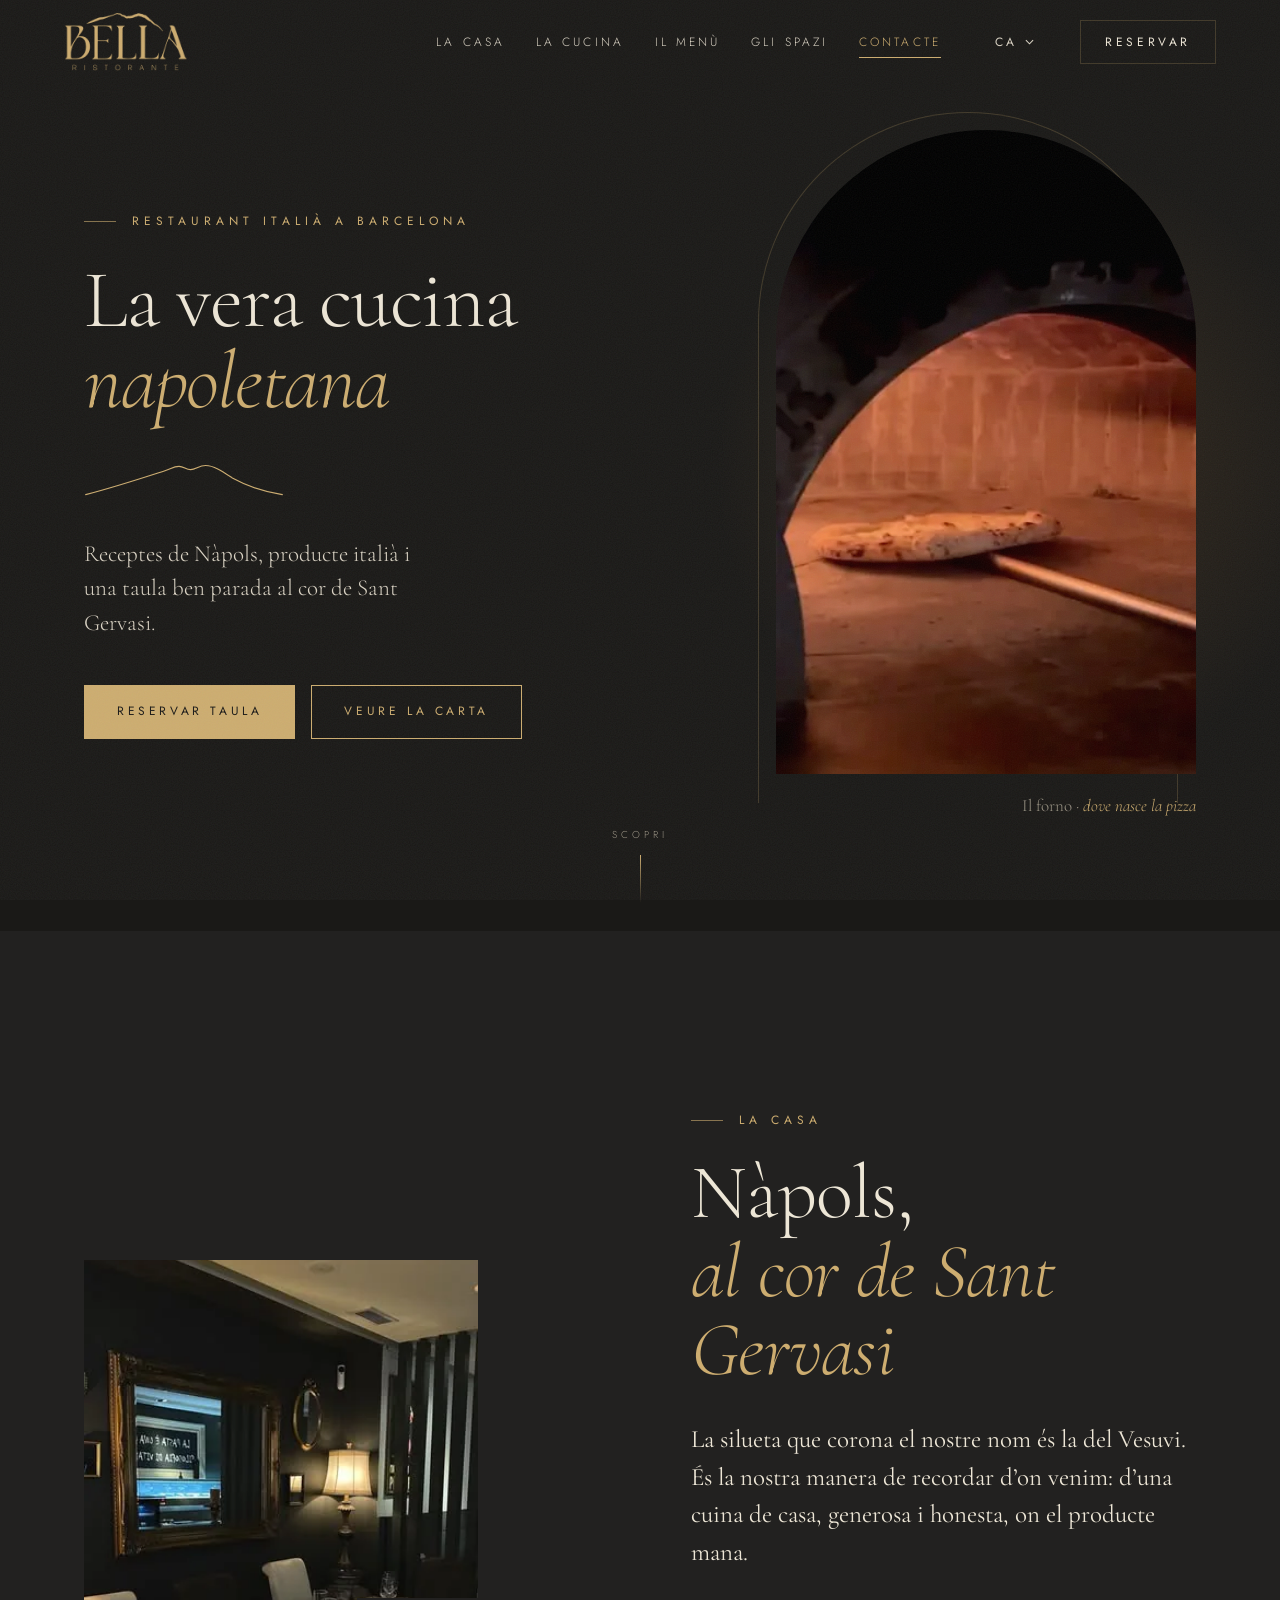
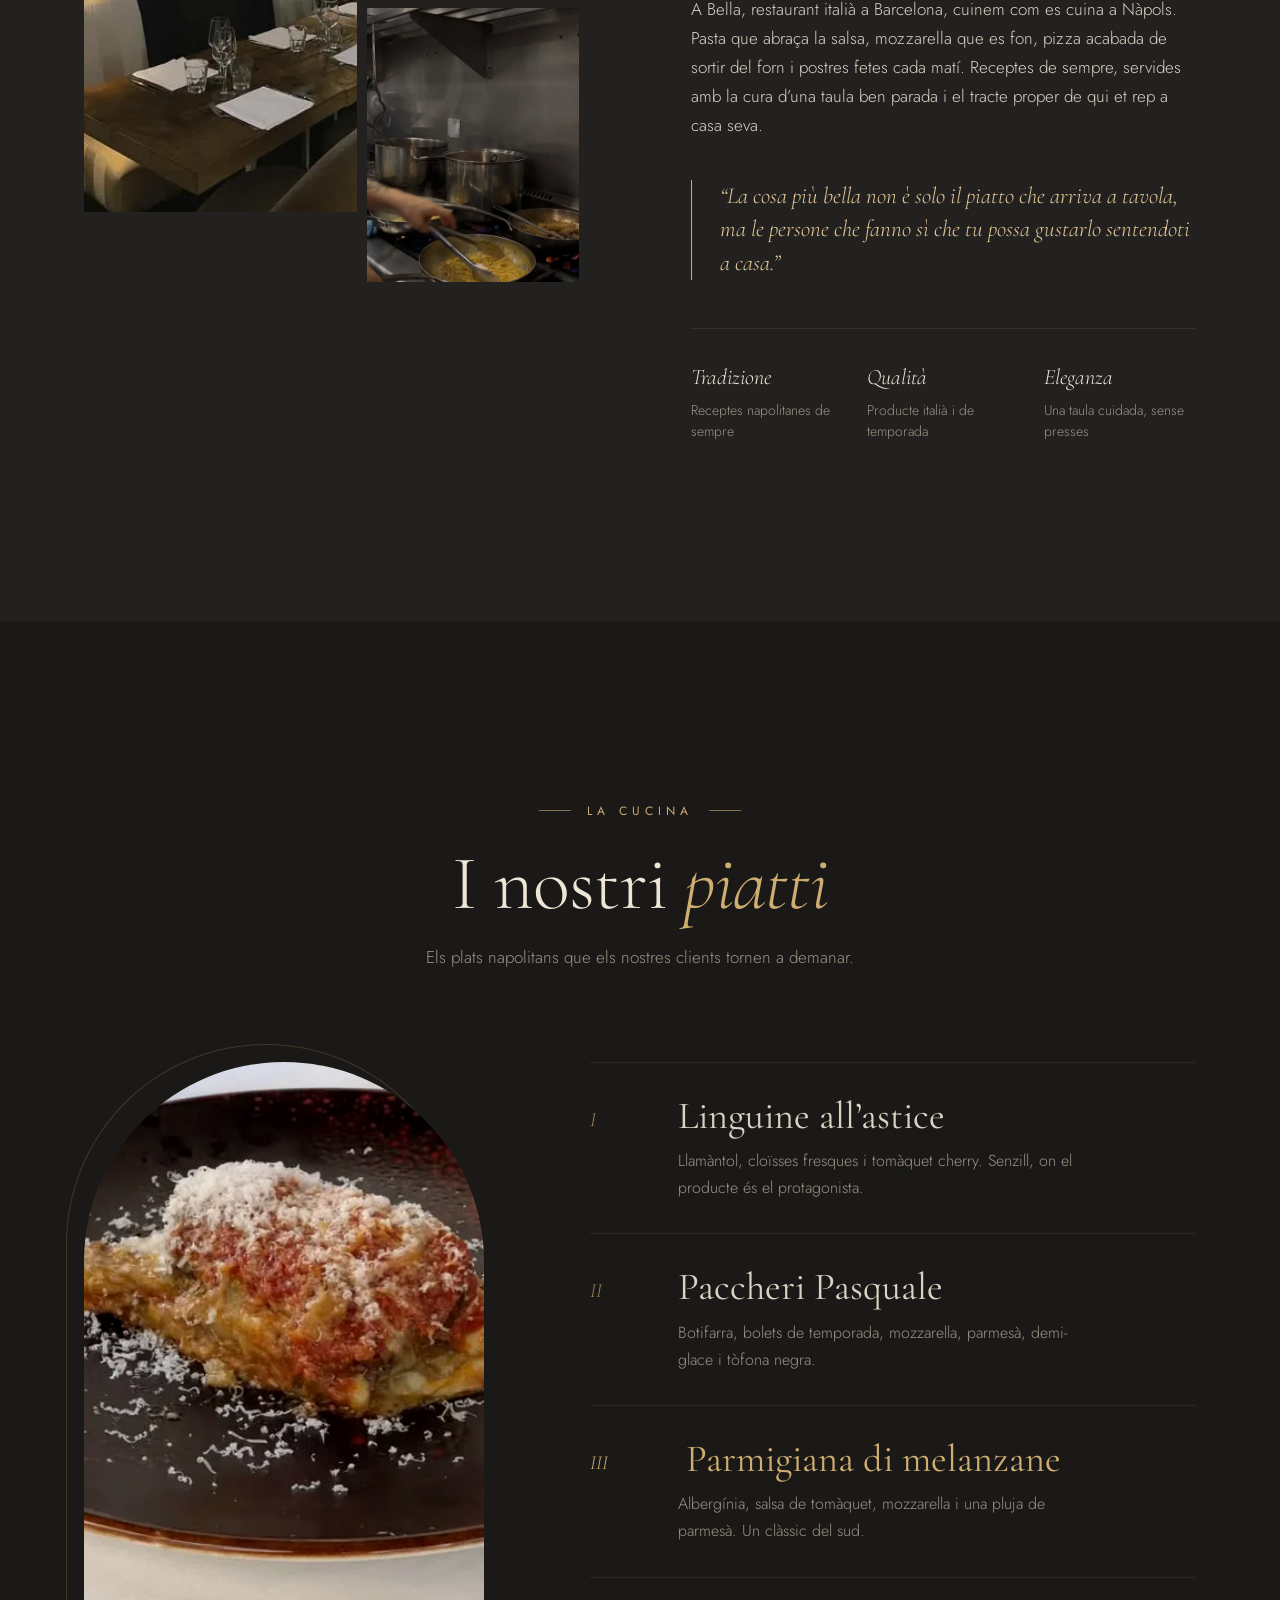
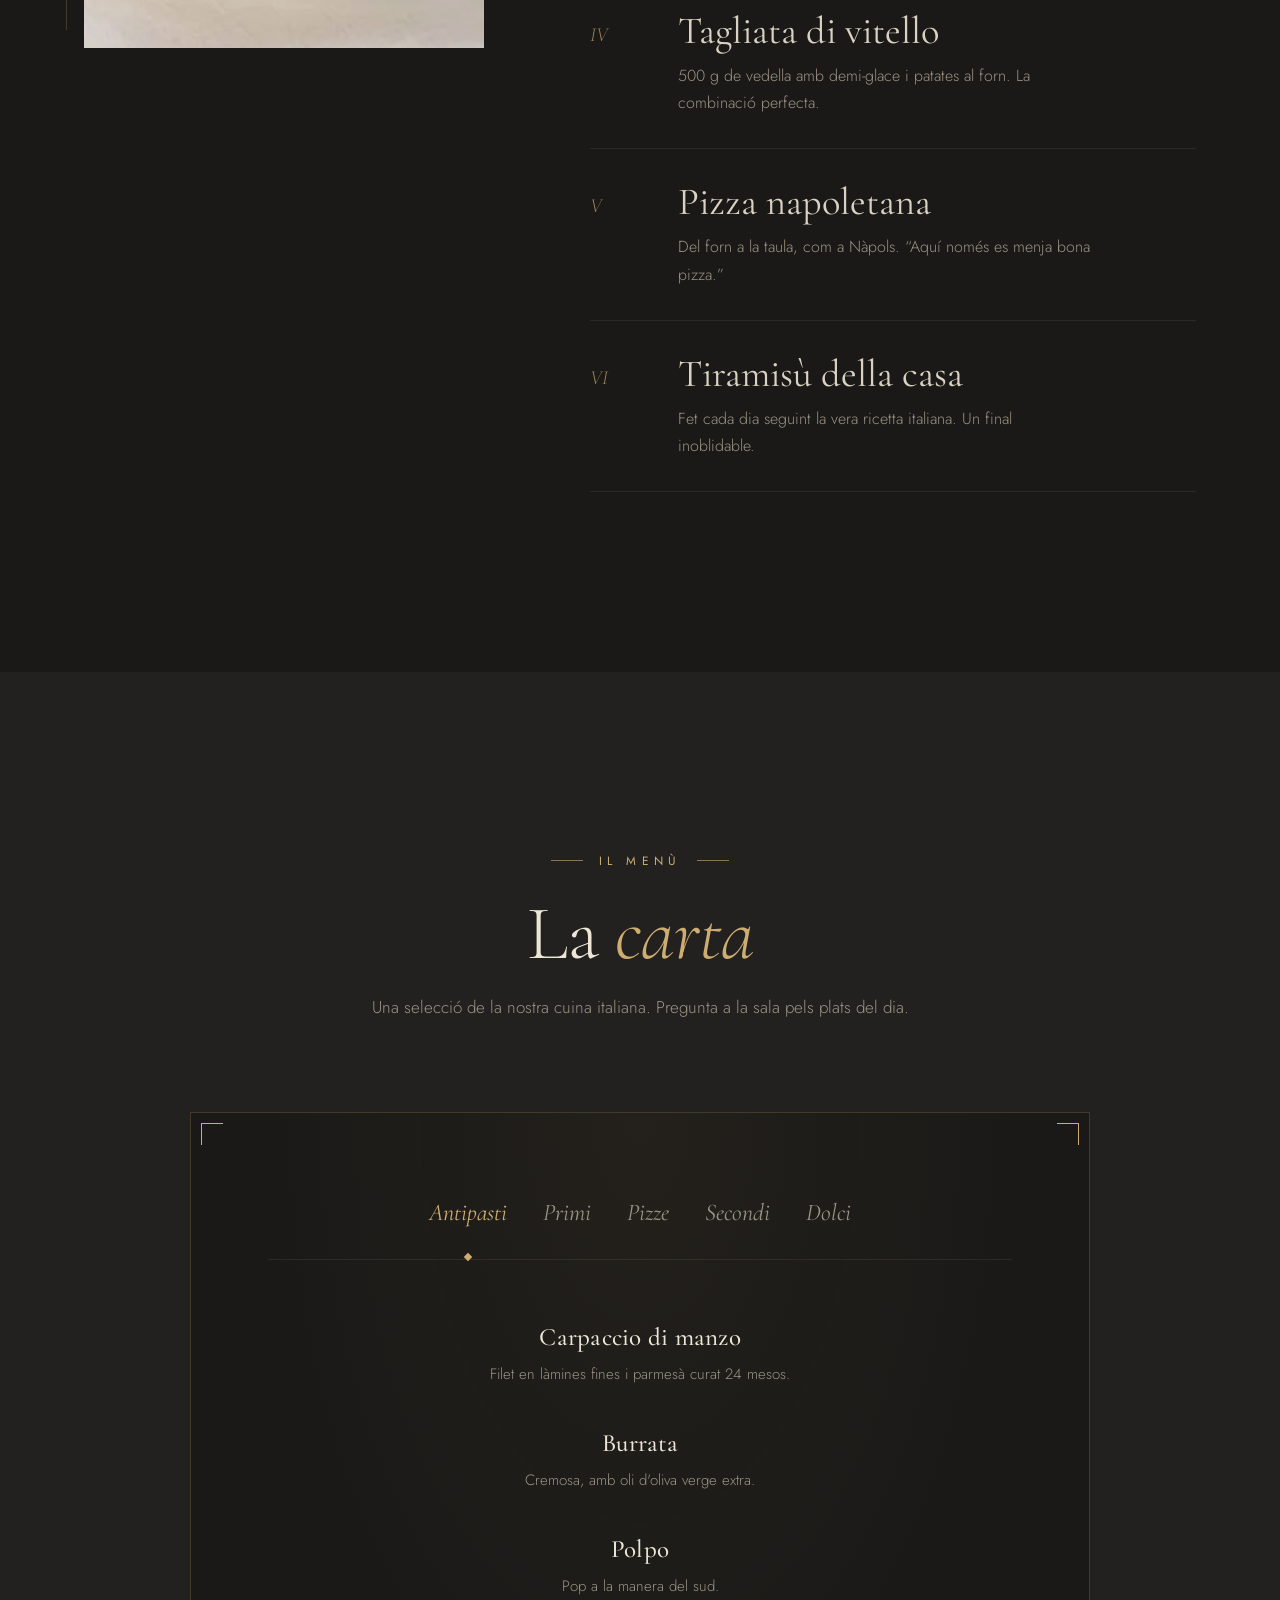
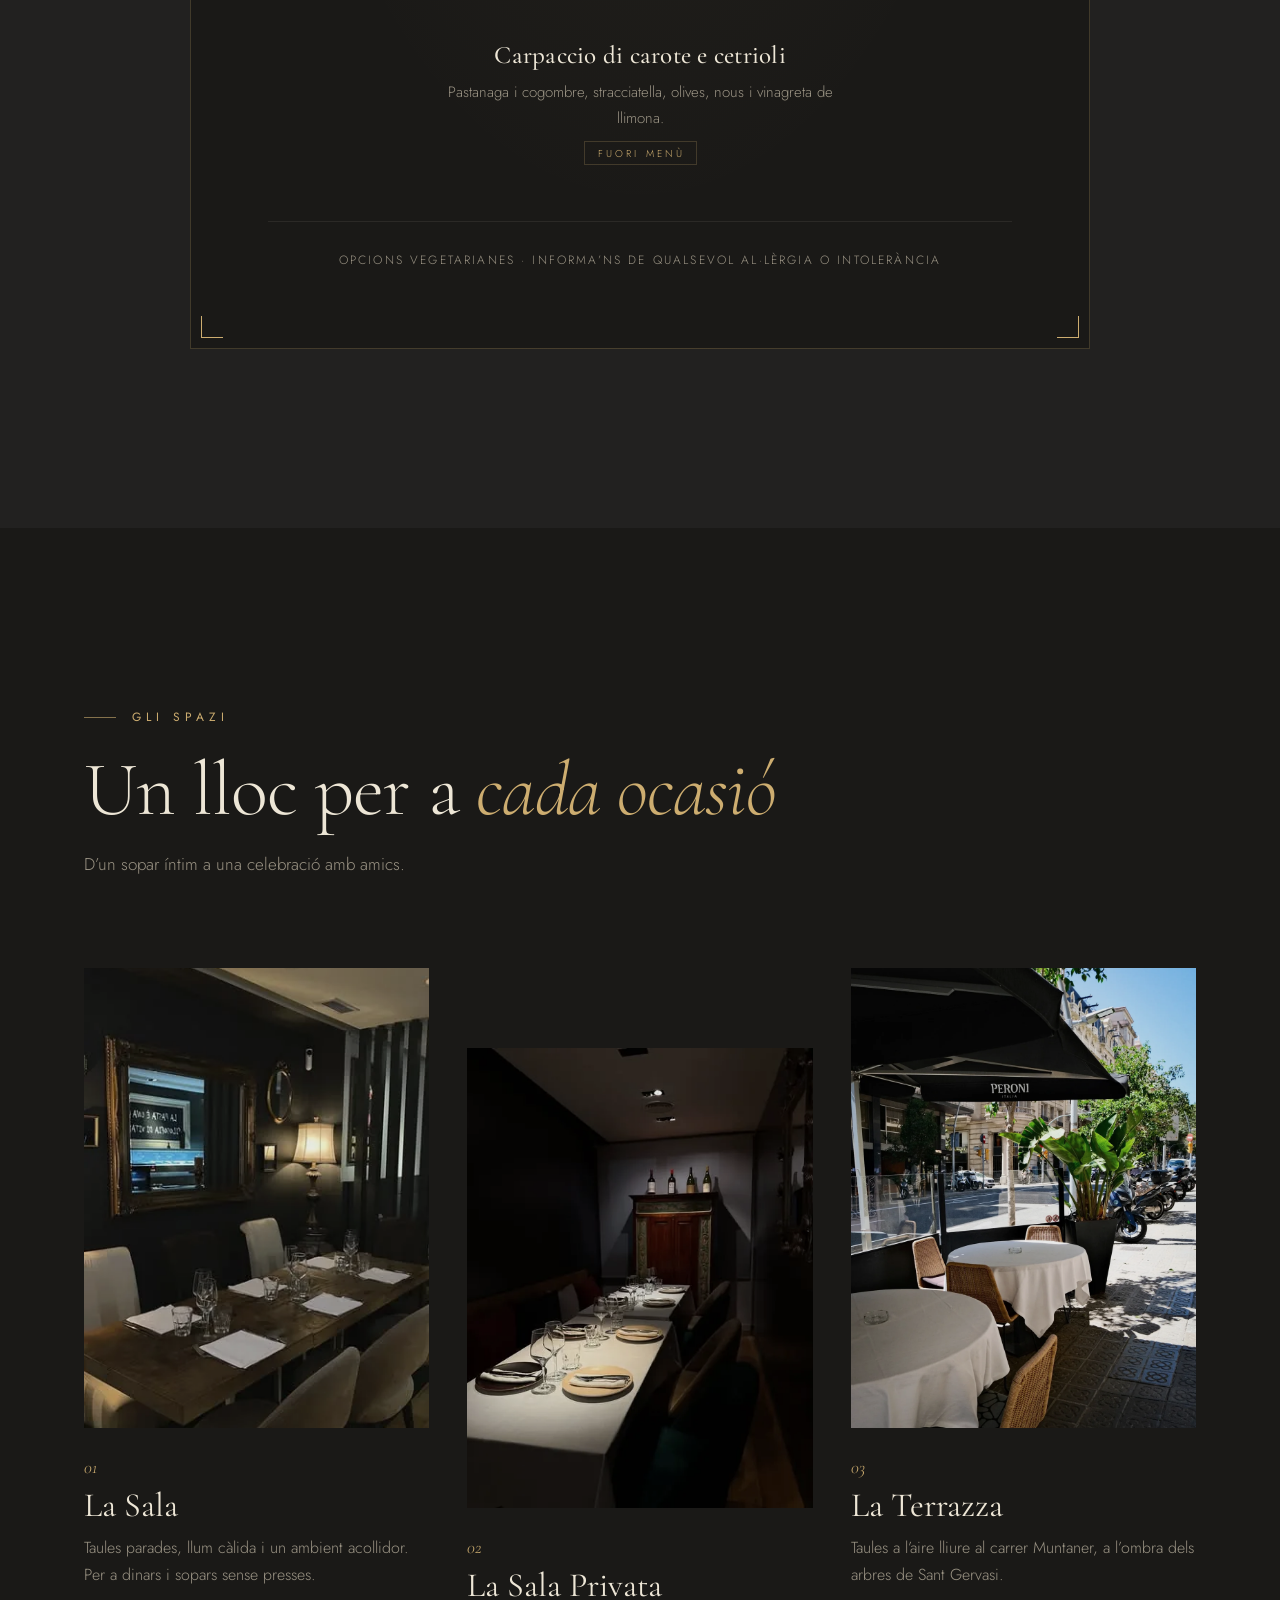
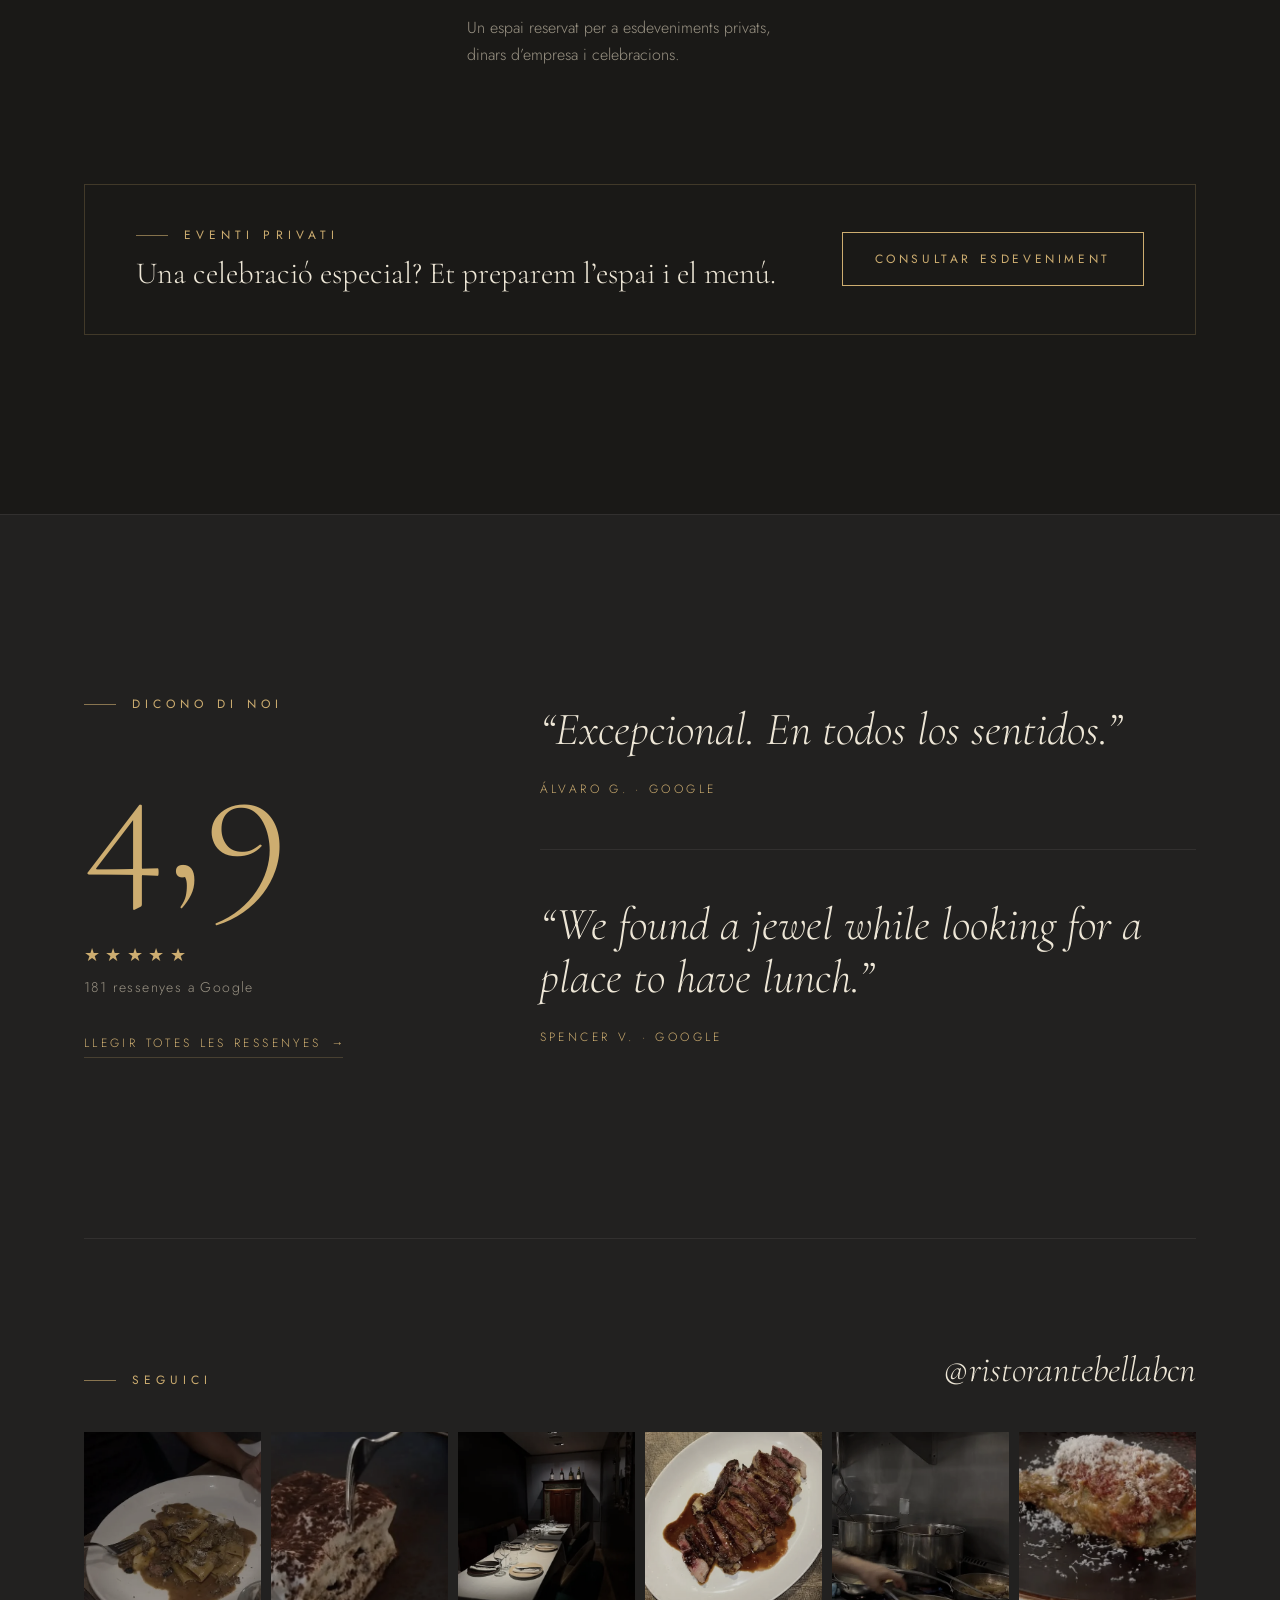
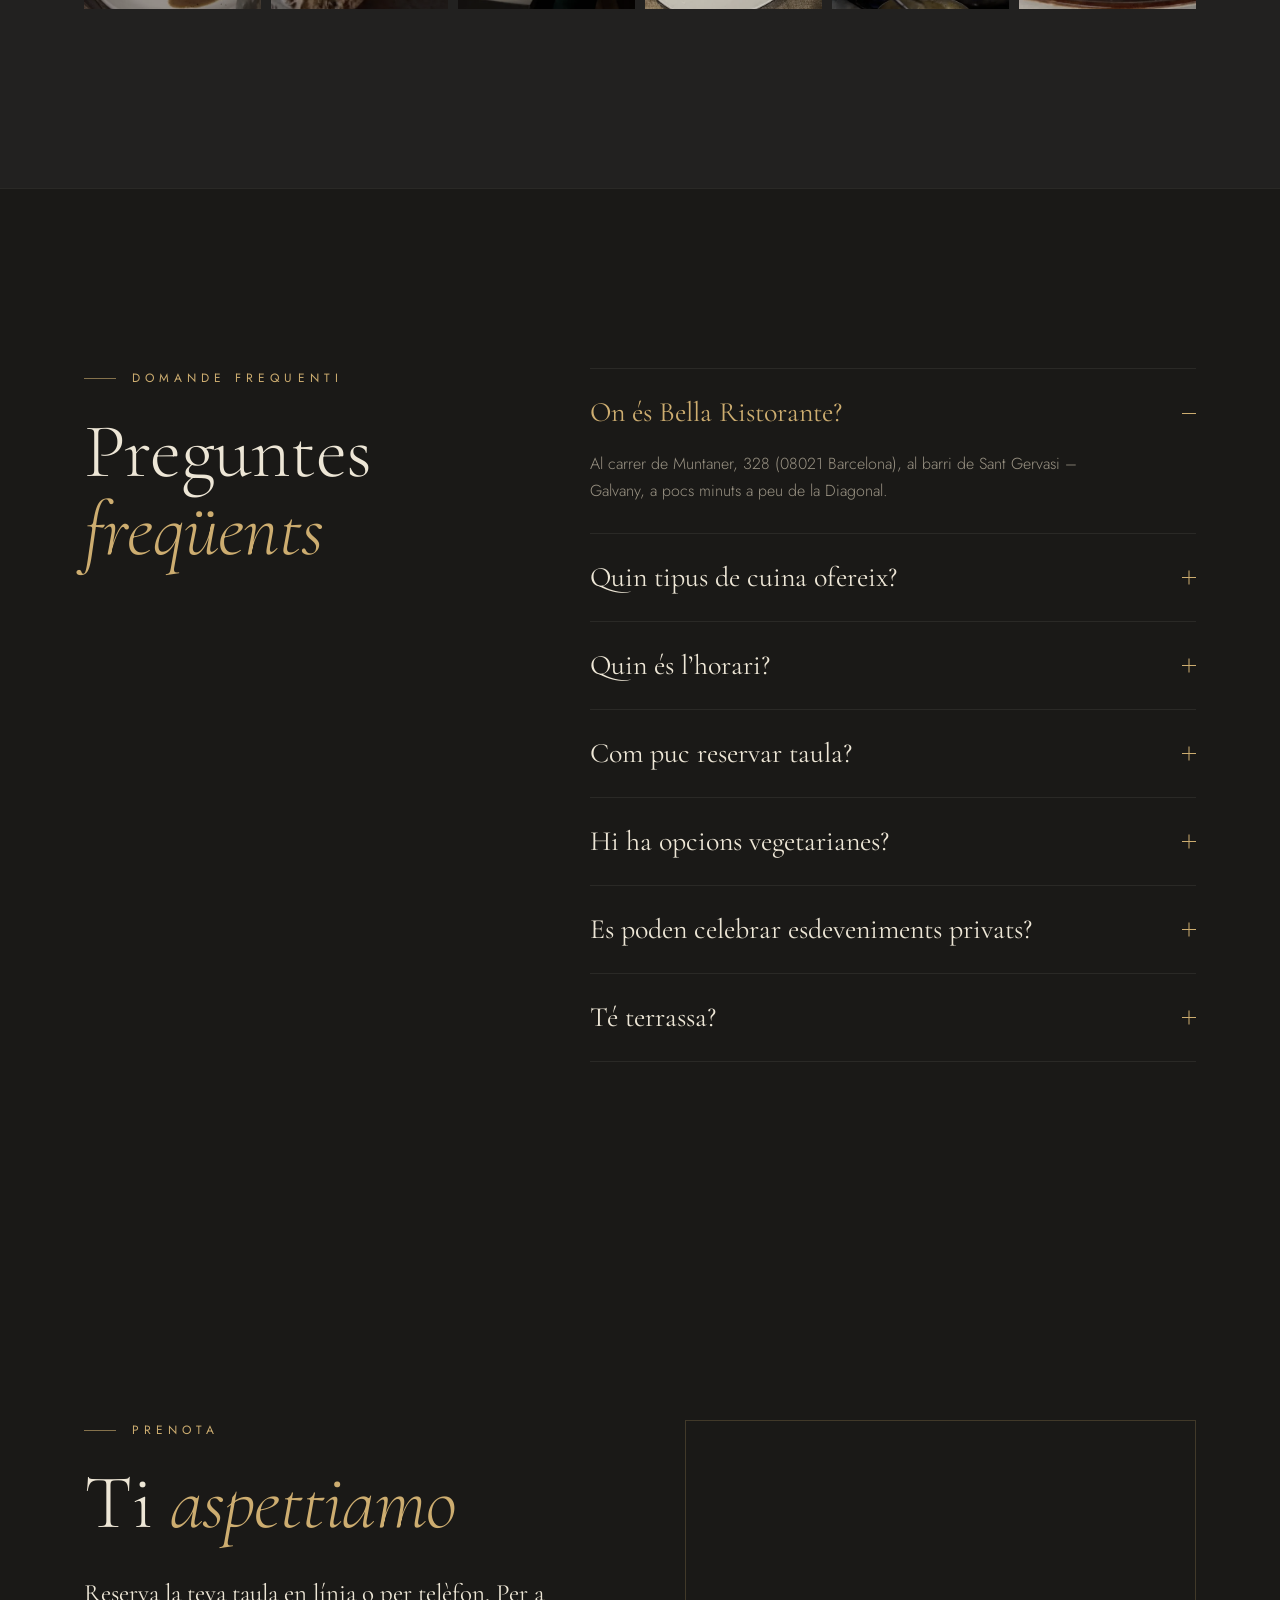
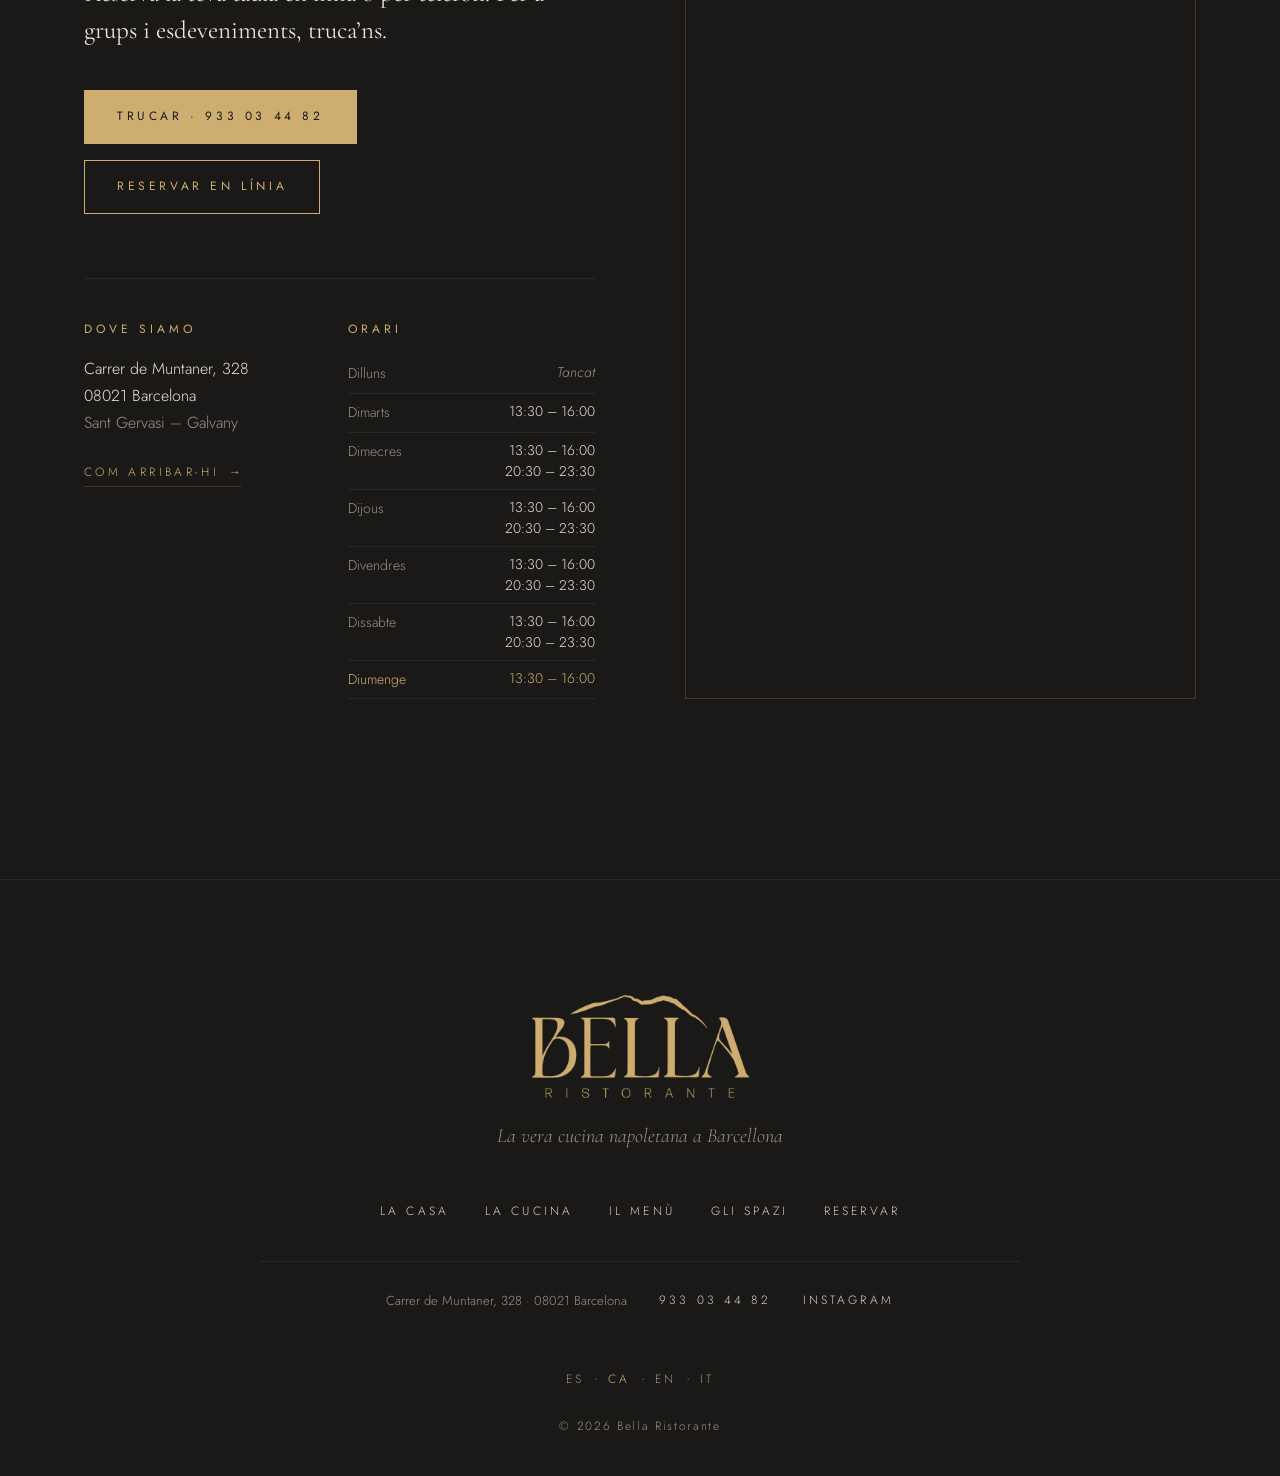
==== commit 9f8213e6: "Quitar aviso de horario y silueta repetida Co-Authored-By: Claude Opus 5.5 <noreply@anthropic.com>" ====
--- a/ca/index.html
+++ b/ca/index.html
@@ -126,9 +126,6 @@
             <a href="https://www.google.com/maps/reserve/v/dine/c/l1GbsbQyNqk?source=pa&amp;hl=es-ES" target="_blank" rel="noopener" data-reserva class="btn btn--gold">Reservar taula</a>
             <a href="#menu" class="btn btn--line">Veure la carta</a>
           </div>
-          <p class="hero__status reveal" style="--d:.55s" id="openStatus" aria-live="polite">
-            <span class="dot" aria-hidden="true"></span><span class="status-text">Carrer de Muntaner, 328</span>
-          </p>
         </div>
 
         <figure class="hero__media reveal" style="--d:.2s">
@@ -160,7 +157,6 @@
         <div class="casa__text">
           <p class="eyebrow reveal">La Casa</p>
           <h2 class="title reveal">Nàpols,<br><em>al cor de Sant Gervasi</em></h2>
-          <svg class="vesuvio reveal" viewBox="0 0 240 40" aria-hidden="true"><path d="M2 38 C40 28 70 18 98 9 C104 7 108 4 114 4 C120 4 122 8 128 8 C134 8 138 3 146 3 C156 3 166 10 178 18 C196 28 214 34 238 38" /></svg>
           <p class="lead reveal">La silueta que corona el nostre nom és la del Vesuvi. És la nostra manera de recordar d’on venim: d’una cuina de casa, generosa i honesta, on el producte mana.</p>
           <p class="reveal">A Bella, restaurant italià a Barcelona, cuinem com es cuina a Nàpols. Pasta que abraça la salsa, mozzarella que es fon, pizza acabada de sortir del forn i postres fetes cada matí. Receptes de sempre, servides amb la cura d’una taula ben parada i el tracte proper de qui et rep a casa seva.</p>
           <blockquote class="quote reveal" lang="it">
@@ -503,7 +499,7 @@
     </div>
   </footer>
 
-  <script>window.BELLA = {"lang":"ca","base":"../","t":{"openNow":"Obert ara","until":"fins a les {t}","today":"Tancat · obrim avui a les {t}","tomorrow":"Tancat · obrim demà a les {t}","day":"Tancat · obrim {d} a les {t}","days":["diumenge","dilluns","dimarts","dimecres","dijous","divendres","dissabte"],"openMenu":"Obrir menú","closeMenu":"Tancar menú"},"config":{"reservas":"https://www.google.com/maps/reserve/v/dine/c/l1GbsbQyNqk?source=pa&hl=es-ES","cartaCsv":"","cartaPdf":"","horario":{"0":[["13:30","16:00"]],"1":[],"2":[["13:30","16:00"]],"3":[["13:30","16:00"],["20:30","23:30"]],"4":[["13:30","16:00"],["20:30","23:30"]],"5":[["13:30","16:00"],["20:30","23:30"]],"6":[["13:30","16:00"],["20:30","23:30"]]}}};</script>
+  <script>window.BELLA = {"lang":"ca","base":"../","t":{"openMenu":"Obrir menú","closeMenu":"Tancar menú"},"config":{"reservas":"https://www.google.com/maps/reserve/v/dine/c/l1GbsbQyNqk?source=pa&hl=es-ES","cartaCsv":"","cartaPdf":"","horario":{"0":[["13:30","16:00"]],"1":[],"2":[["13:30","16:00"]],"3":[["13:30","16:00"],["20:30","23:30"]],"4":[["13:30","16:00"],["20:30","23:30"]],"5":[["13:30","16:00"],["20:30","23:30"]],"6":[["13:30","16:00"],["20:30","23:30"]]}}};</script>
   <script src="../js/main.js" defer></script>
 </body>
 </html>
--- a/css/styles.css
+++ b/css/styles.css
@@ -363,26 +363,7 @@
   max-width: 30ch;
   margin: 0 0 44px;
 }
-.hero__actions { display: flex; flex-wrap: wrap; gap: 16px; margin-bottom: 40px; }
-
-.hero__status {
-  display: inline-flex;
-  align-items: center;
-  gap: 12px;
-  font-size: 12px;
-  letter-spacing: .2em;
-  text-transform: uppercase;
-  color: var(--muted);
-  margin: 0;
-}
-.dot {
-  width: 7px; height: 7px;
-  border-radius: 50%;
-  background: var(--muted);
-  flex: none;
-}
-.is-open .dot { background: #8fbf86; box-shadow: 0 0 0 4px rgba(143, 191, 134, .15); }
-.is-open .status-text b { color: var(--cream); font-weight: 400; }
+.hero__actions { display: flex; flex-wrap: wrap; gap: 16px; }
 
 .hero__media {
   position: relative;
@@ -1108,7 +1089,6 @@
   .hero .vesuvio--hero { margin: 26px auto 22px; width: 160px; }
   .hero__sub { margin: 0 auto 36px; }
   .hero__actions { justify-content: center; }
-  .hero__status { justify-content: center; }
   .hero__media { justify-self: center; width: min(78%, 340px); margin-top: 24px; }
   .hero__scroll { display: none; }
 
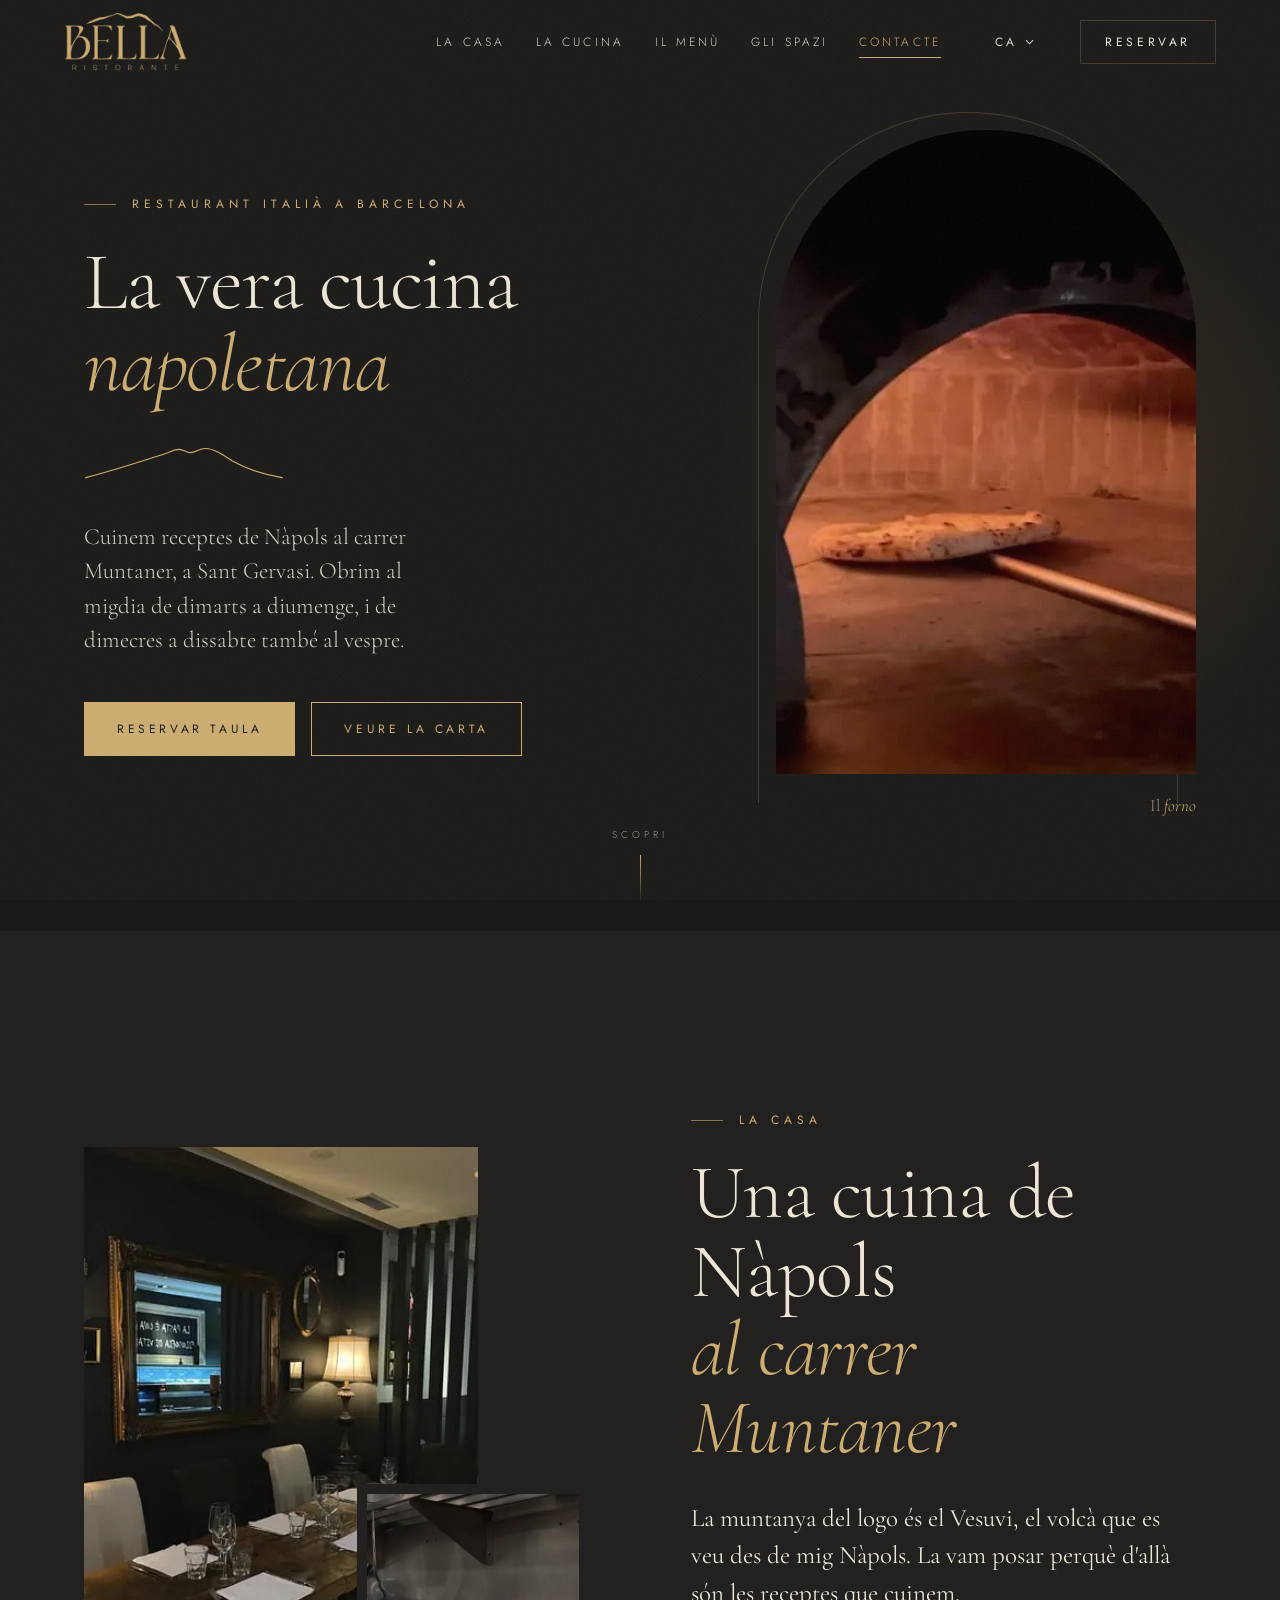
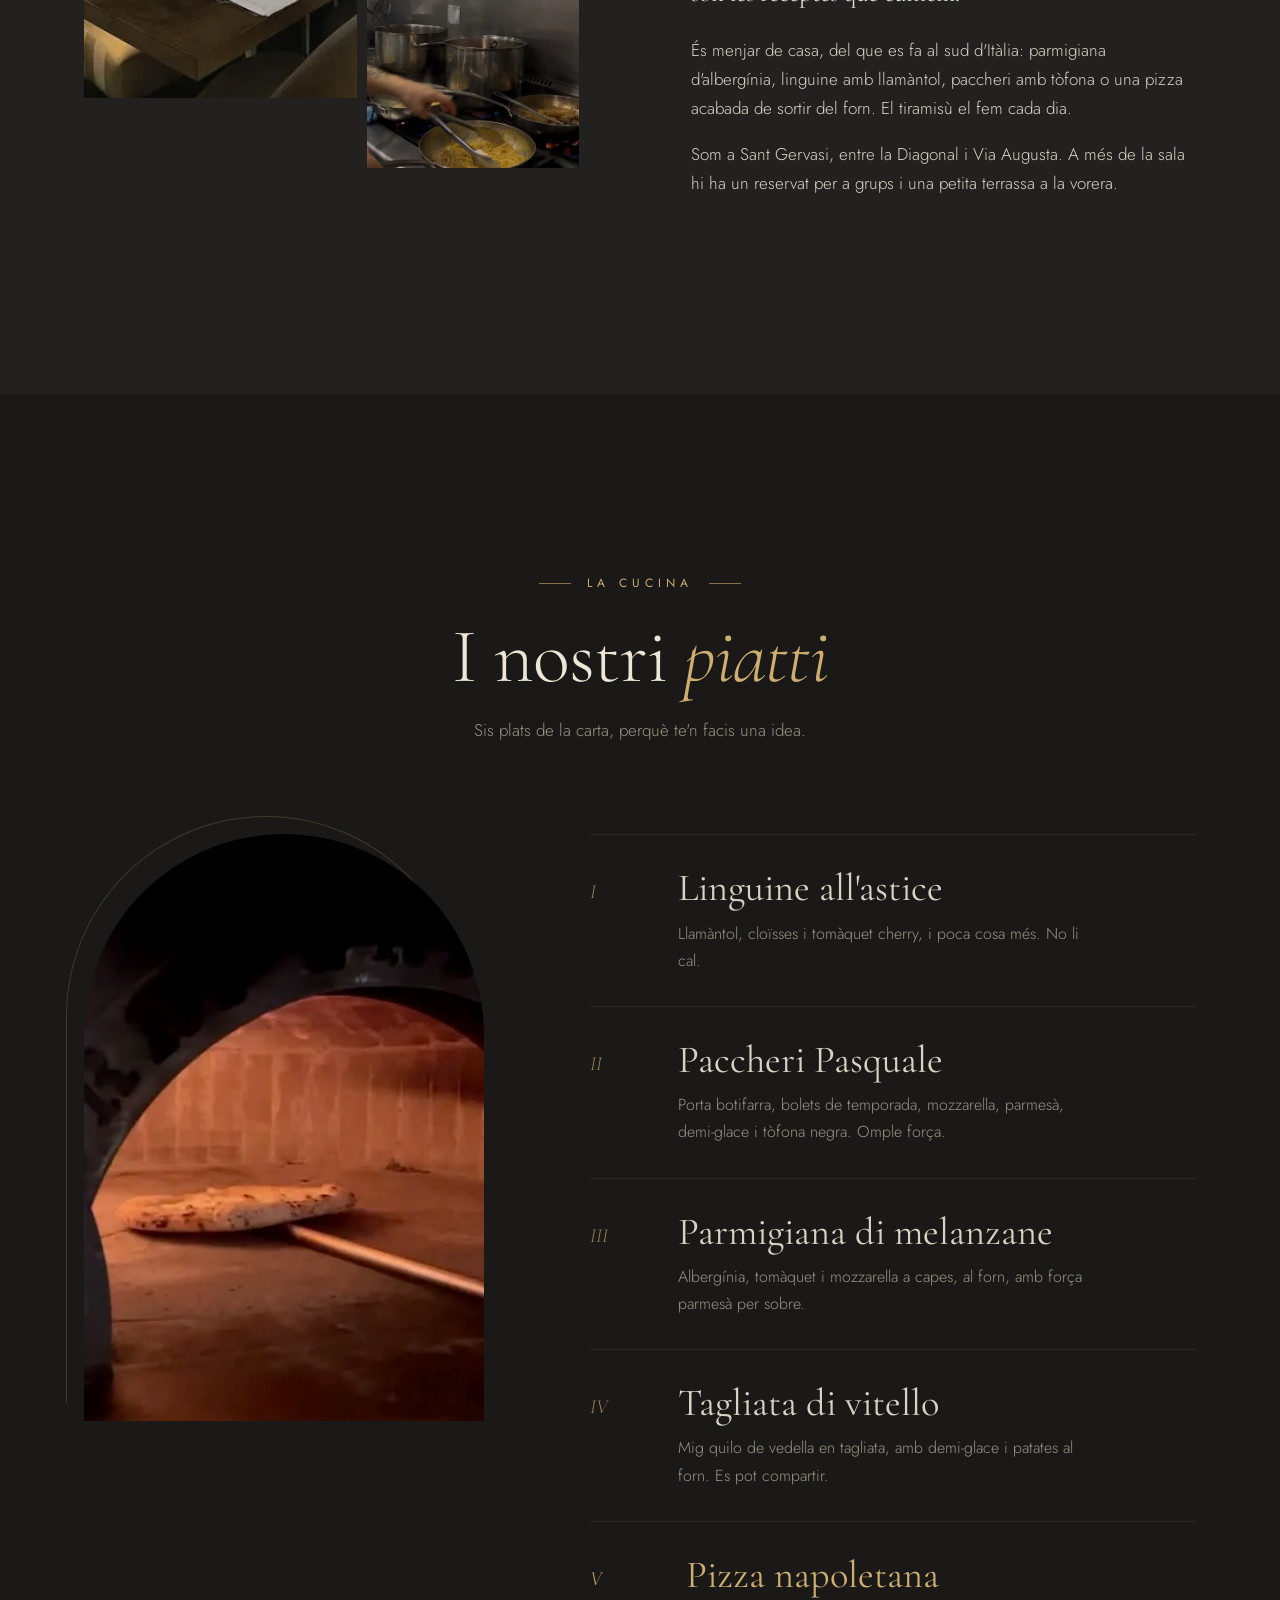
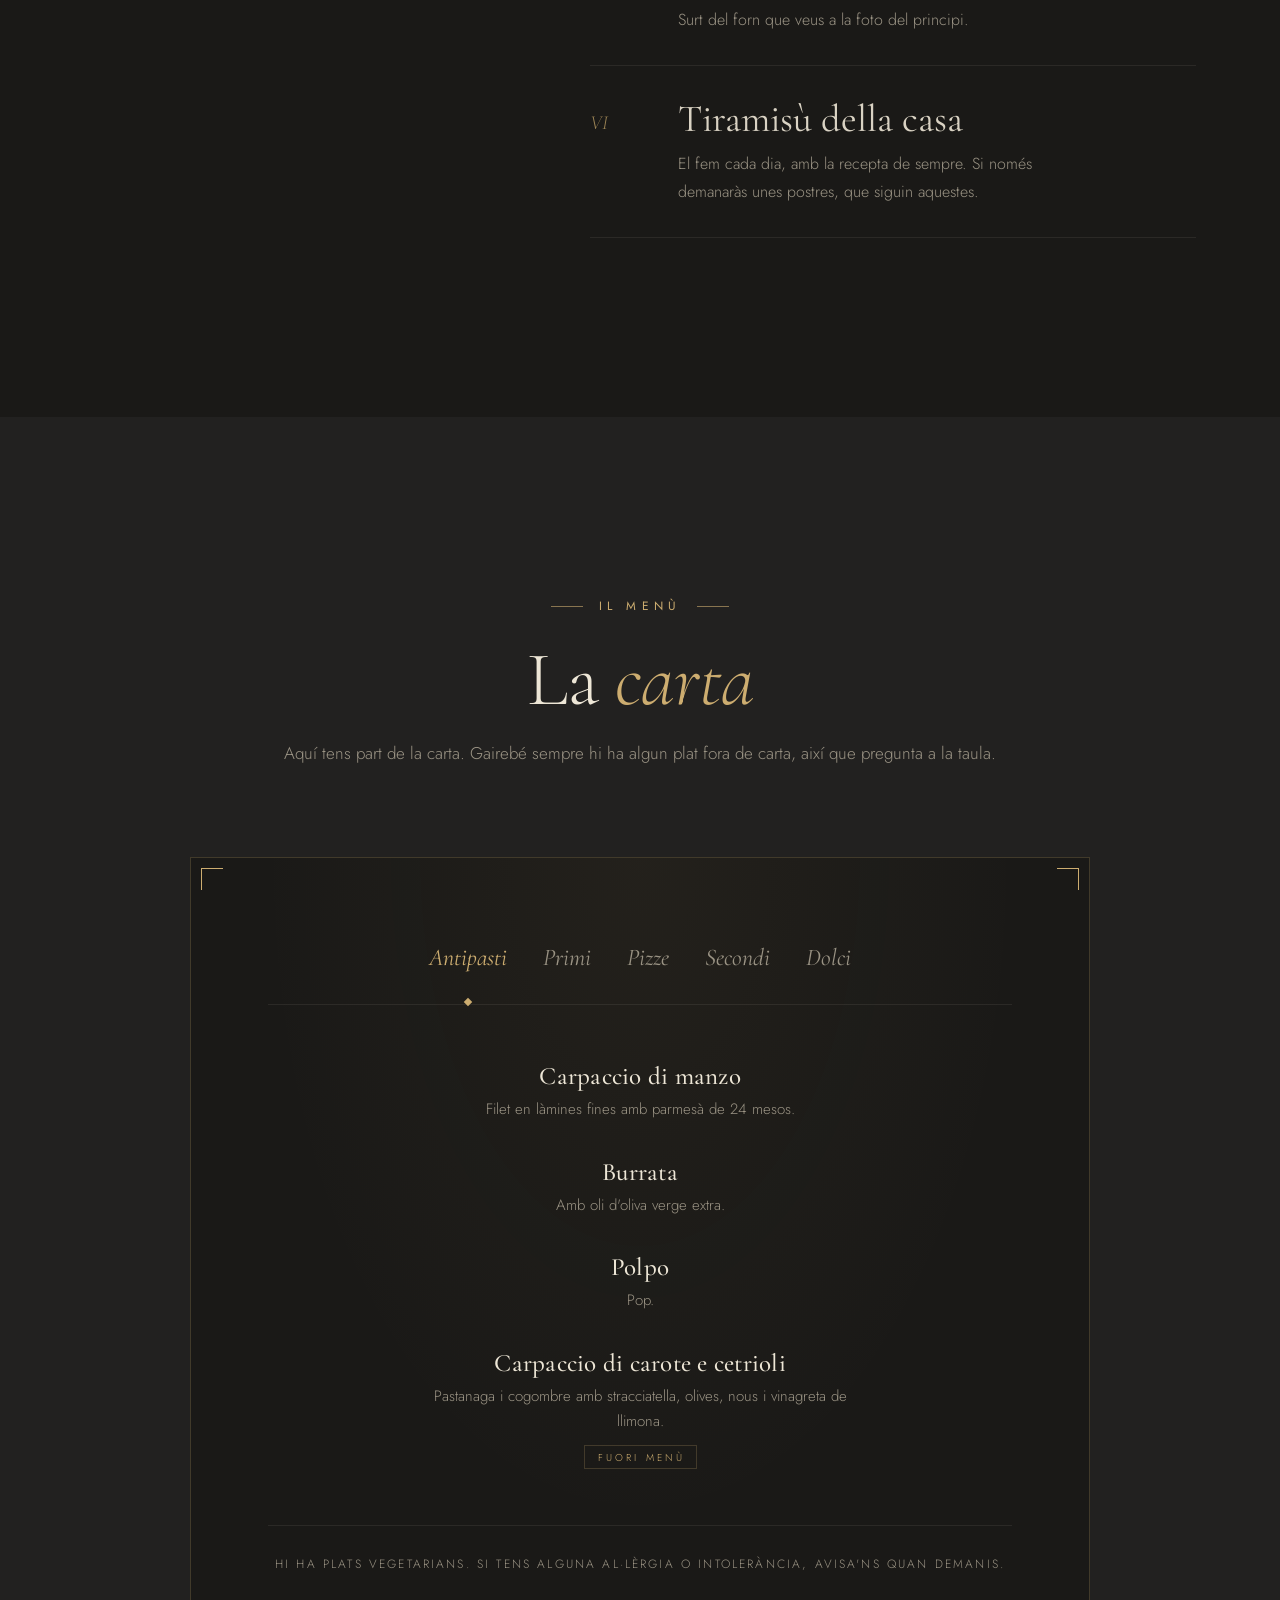
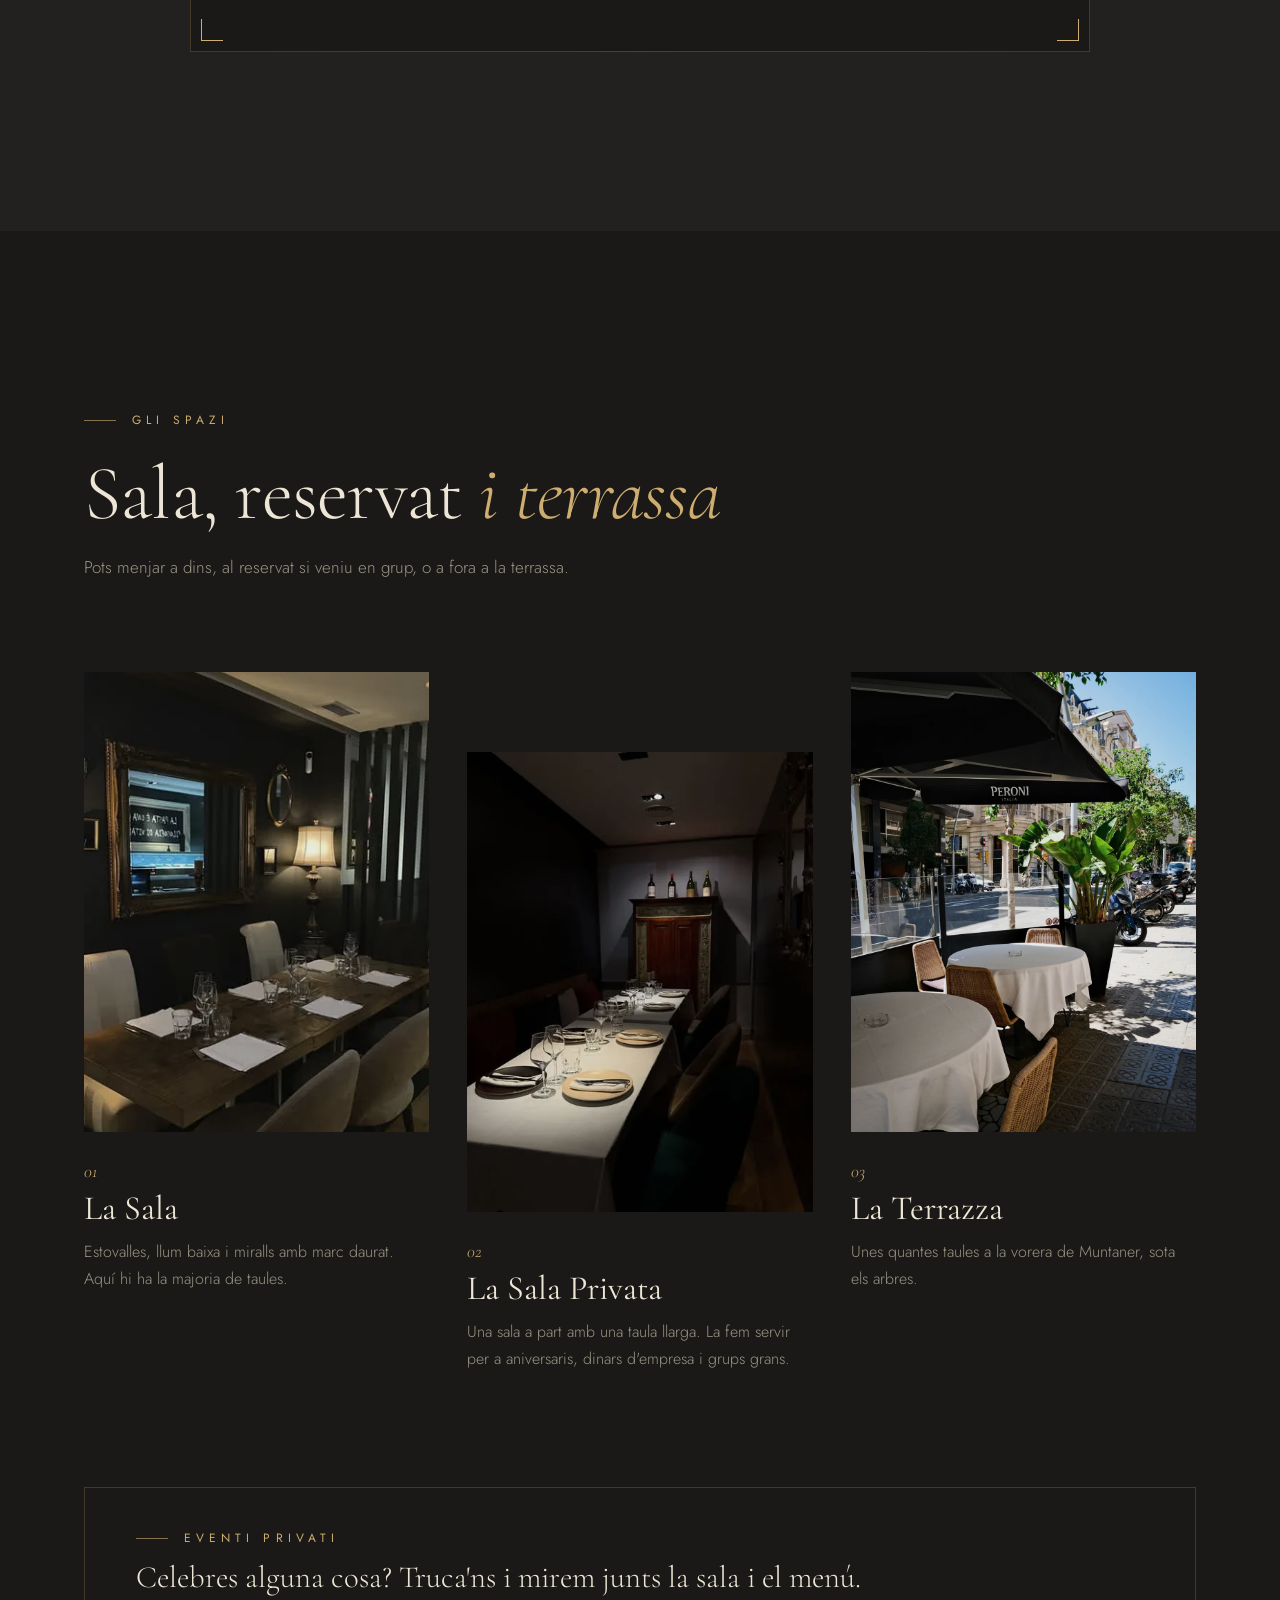
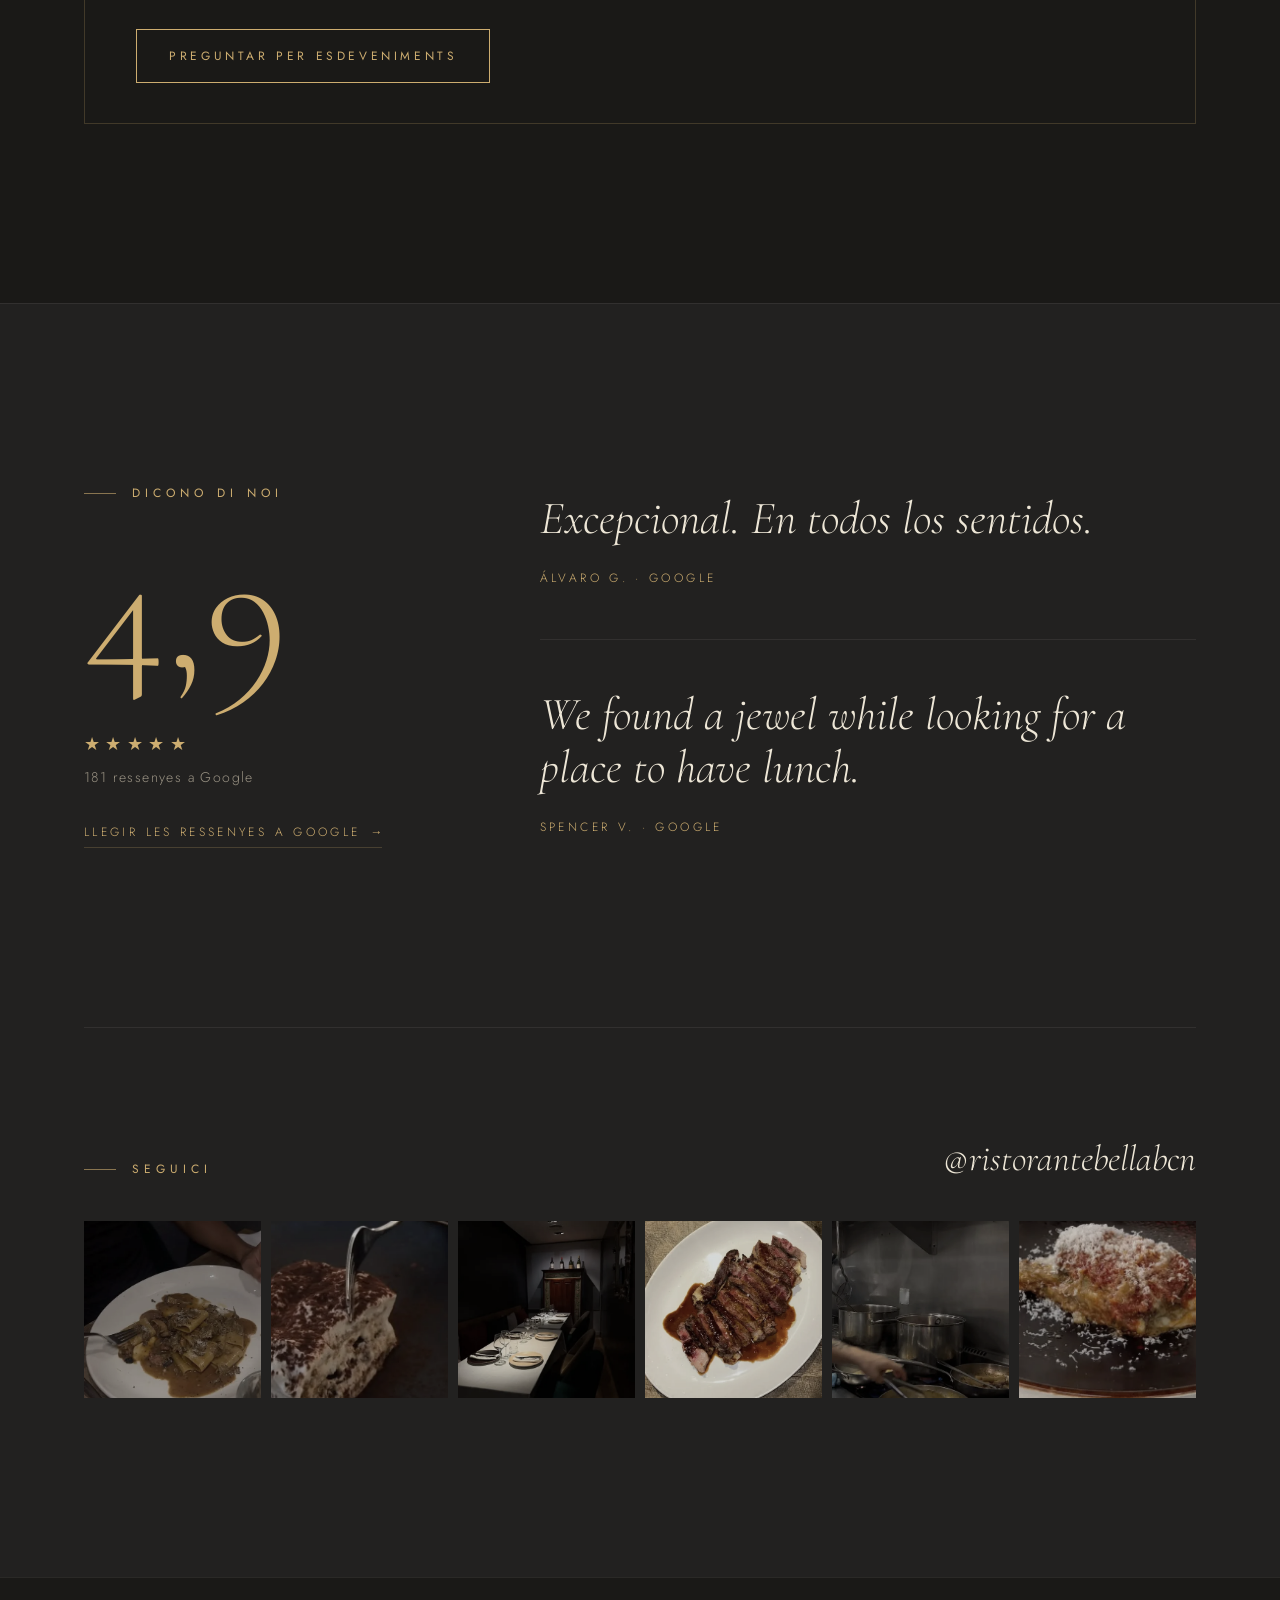
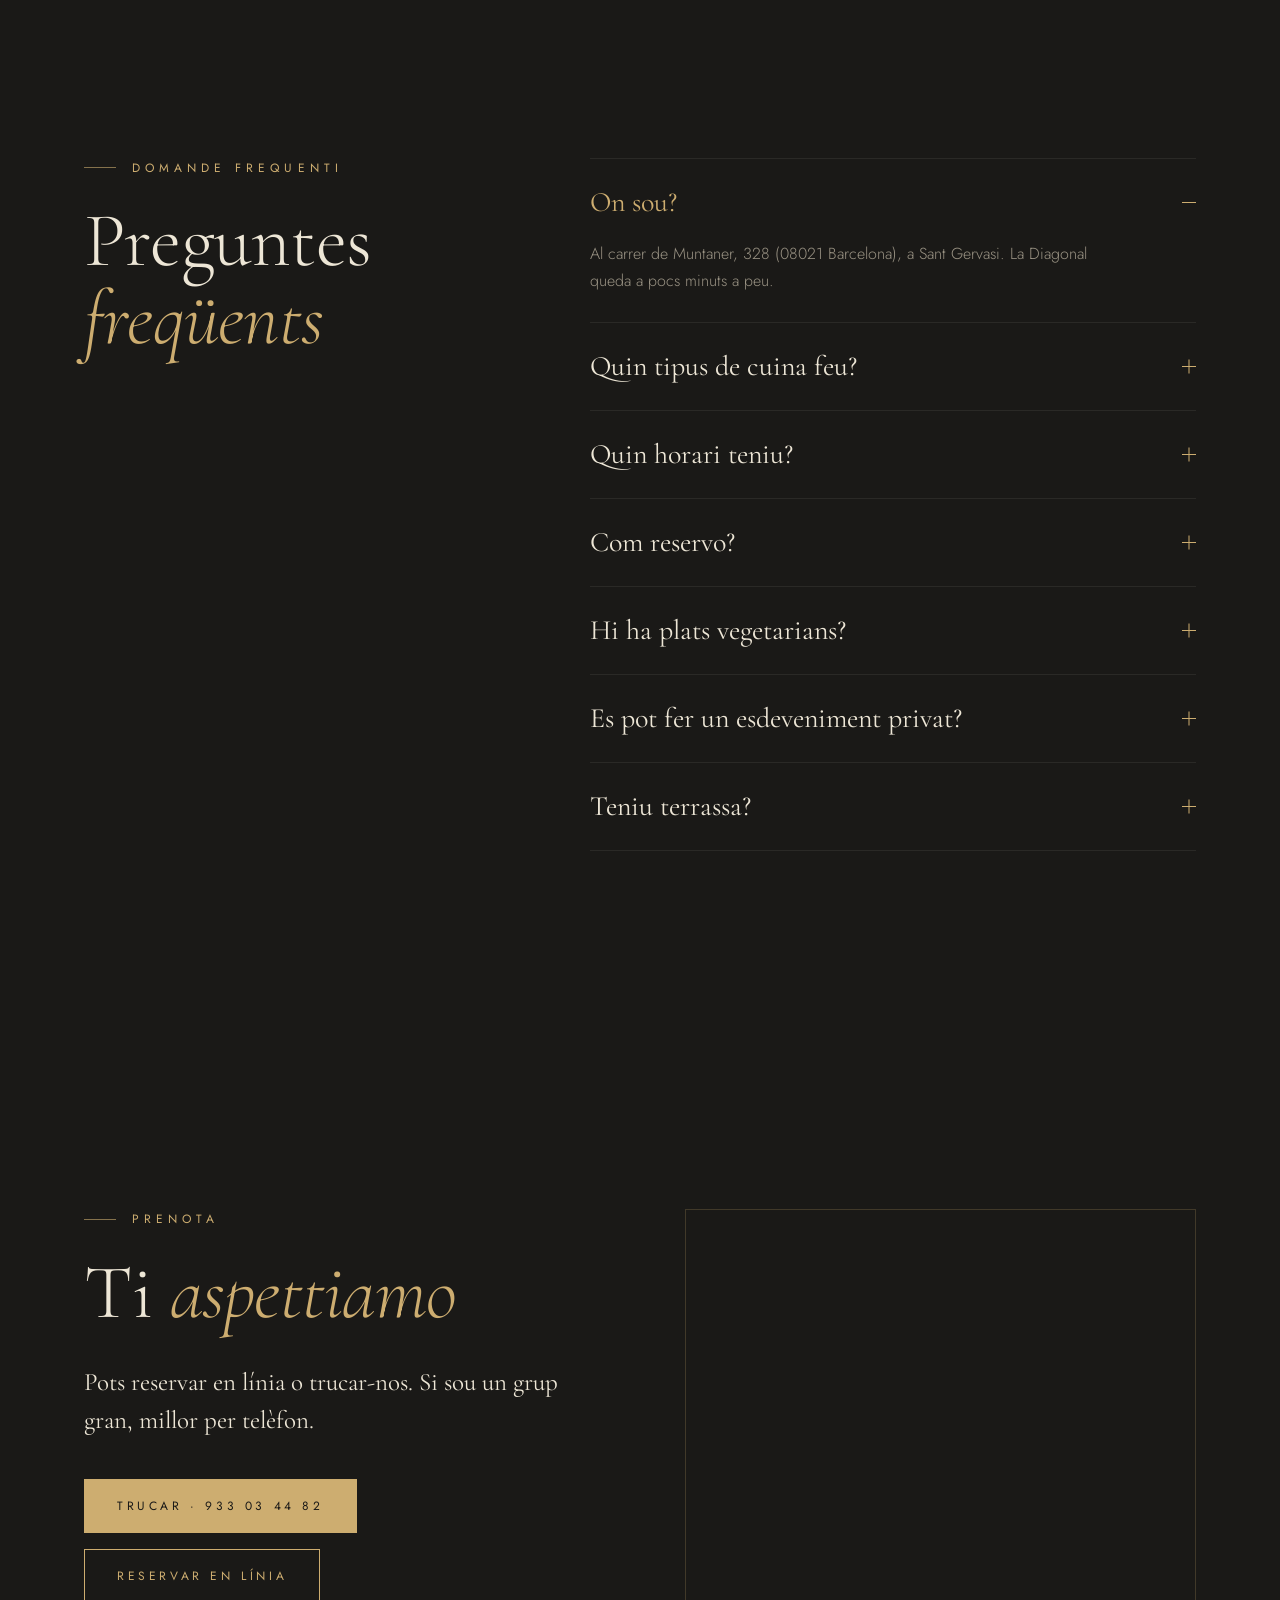
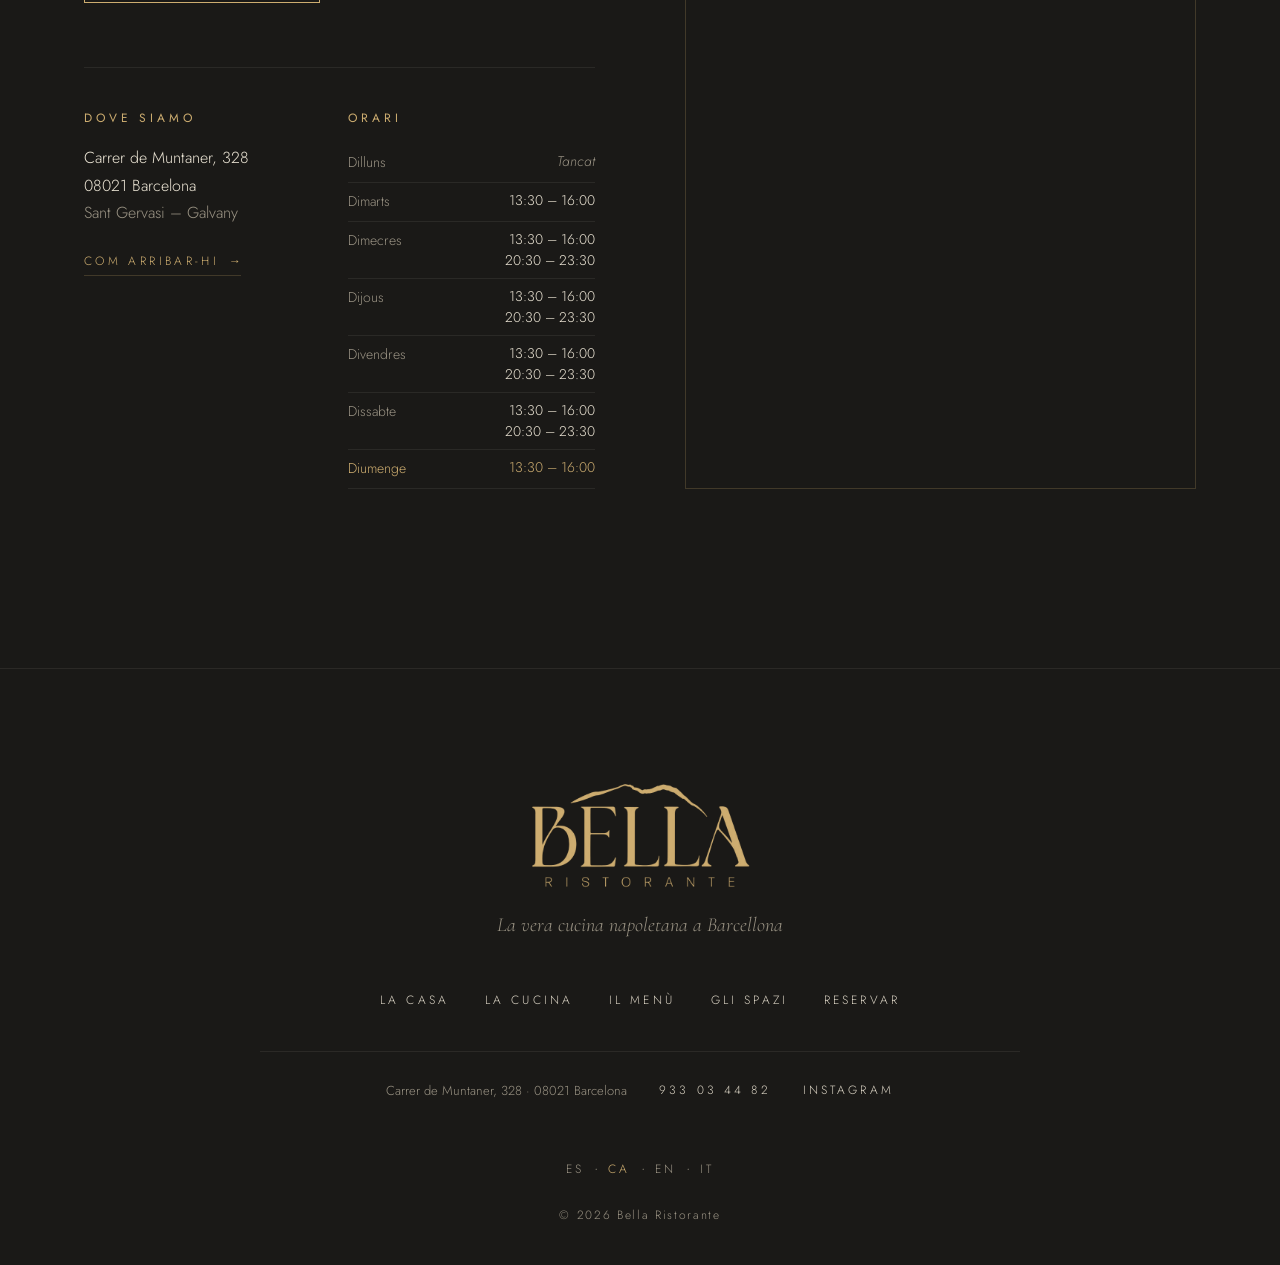
==== commit ddd7bc35: "Reescribir los textos para que suenen más naturales Co-Authored-By: Claude Opus 5.5 <noreply@anthrop" ====
--- a/ca/index.html
+++ b/ca/index.html
@@ -4,7 +4,7 @@
   <meta charset="utf-8">
   <meta name="viewport" content="width=device-width, initial-scale=1">
   <title>Restaurant italià a Barcelona · Bella Ristorante</title>
-  <meta name="description" content="Autèntica cuina napolitana a Sant Gervasi: pasta, pizza al forn i tiramisù casolà. C/ Muntaner 328, Barcelona. Reserva la teva taula en línia.">
+  <meta name="description" content="Restaurant napolità a Muntaner 328 (Sant Gervasi). Pasta, pizza al forn i un tiramisù que fem cada dia. De dimarts a diumenge. Reserva en línia.">
   <meta name="robots" content="noindex, nofollow">
   <link rel="canonical" href="https://alejandrolay.github.io/bella-ristorante/ca/">
   <link rel="alternate" hreflang="es" href="https://alejandrolay.github.io/bella-ristorante/">
@@ -20,7 +20,7 @@
   <meta property="og:type" content="restaurant.restaurant">
   <meta property="og:site_name" content="Bella Ristorante">
   <meta property="og:title" content="Restaurant italià a Barcelona · Bella Ristorante">
-  <meta property="og:description" content="Autèntica cuina napolitana a Sant Gervasi: pasta, pizza al forn i tiramisù casolà. C/ Muntaner 328, Barcelona. Reserva la teva taula en línia.">
+  <meta property="og:description" content="Restaurant napolità a Muntaner 328 (Sant Gervasi). Pasta, pizza al forn i un tiramisù que fem cada dia. De dimarts a diumenge. Reserva en línia.">
   <meta property="og:url" content="https://alejandrolay.github.io/bella-ristorante/ca/">
   <meta property="og:locale" content="ca_ES">
   <meta property="og:locale:alternate" content="es_ES">
@@ -39,7 +39,7 @@
   <meta property="place:location:longitude" content="2.1449862">
   <meta name="twitter:card" content="summary_large_image">
   <meta name="twitter:title" content="Restaurant italià a Barcelona · Bella Ristorante">
-  <meta name="twitter:description" content="Autèntica cuina napolitana a Sant Gervasi: pasta, pizza al forn i tiramisù casolà. C/ Muntaner 328, Barcelona. Reserva la teva taula en línia.">
+  <meta name="twitter:description" content="Restaurant napolità a Muntaner 328 (Sant Gervasi). Pasta, pizza al forn i un tiramisù que fem cada dia. De dimarts a diumenge. Reserva en línia.">
   <meta name="twitter:image" content="https://alejandrolay.github.io/bella-ristorante/assets/img/og-bella.jpg">
 
   <meta name="geo.region" content="ES-CT">
@@ -47,7 +47,7 @@
   <meta name="geo.position" content="41.3977449;2.1449862">
   <meta name="ICBM" content="41.3977449, 2.1449862">
 
-  <script type="application/ld+json">{"@context":"https://schema.org","@graph":[{"@type":"WebSite","@id":"https://alejandrolay.github.io/bella-ristorante/#website","url":"https://alejandrolay.github.io/bella-ristorante/","name":"Bella Ristorante","inLanguage":["es","ca","en","it"],"publisher":{"@id":"https://alejandrolay.github.io/bella-ristorante/#restaurant"}},{"@type":"WebPage","@id":"https://alejandrolay.github.io/bella-ristorante/ca/#webpage","url":"https://alejandrolay.github.io/bella-ristorante/ca/","name":"Restaurant italià a Barcelona · Bella Ristorante","description":"Autèntica cuina napolitana a Sant Gervasi: pasta, pizza al forn i tiramisù casolà. C/ Muntaner 328, Barcelona. Reserva la teva taula en línia.","inLanguage":"ca","isPartOf":{"@id":"https://alejandrolay.github.io/bella-ristorante/#website"},"about":{"@id":"https://alejandrolay.github.io/bella-ristorante/#restaurant"},"primaryImageOfPage":{"@type":"ImageObject","url":"https://alejandrolay.github.io/bella-ristorante/assets/img/og-bella.jpg","width":1200,"height":630}},{"@type":"Restaurant","@id":"https://alejandrolay.github.io/bella-ristorante/#restaurant","name":"Bella Ristorante","alternateName":"Ristorante Bella","description":"Autèntica cuina napolitana a Sant Gervasi: pasta, pizza al forn i tiramisù casolà. C/ Muntaner 328, Barcelona. Reserva la teva taula en línia.","url":"https://alejandrolay.github.io/bella-ristorante/ca/","image":["https://alejandrolay.github.io/bella-ristorante/assets/img/og-bella.jpg","https://alejandrolay.github.io/bella-ristorante/assets/img/terraza.webp","https://alejandrolay.github.io/bella-ristorante/assets/img/sala.webp","https://alejandrolay.github.io/bella-ristorante/assets/img/linguine-astice.webp"],"logo":"https://alejandrolay.github.io/bella-ristorante/assets/img/logo-bella.png","telephone":"+34933034482","priceRange":"€€","servesCuisine":["Italiana","Napolitana","Pizza","Mediterrània"],"address":{"@type":"PostalAddress","streetAddress":"Carrer de Muntaner, 328","postalCode":"08021","addressLocality":"Barcelona","addressRegion":"Cataluña","addressCountry":"ES"},"geo":{"@type":"GeoCoordinates","latitude":41.3977449,"longitude":2.1449862},"hasMap":"https://maps.app.goo.gl/jpqYPJMmKvCjoJGz5","openingHoursSpecification":[{"@type":"OpeningHoursSpecification","dayOfWeek":["Sunday","Tuesday","Wednesday","Thursday","Friday","Saturday"],"opens":"13:30","closes":"16:00"},{"@type":"OpeningHoursSpecification","dayOfWeek":["Wednesday","Thursday","Friday","Saturday"],"opens":"20:30","closes":"23:30"}],"acceptsReservations":true,"potentialAction":{"@type":"ReserveAction","target":{"@type":"EntryPoint","urlTemplate":"https://www.google.com/maps/reserve/v/dine/c/l1GbsbQyNqk?source=pa&hl=es-ES","inLanguage":"ca","actionPlatform":["http://schema.org/DesktopWebPlatform","http://schema.org/MobileWebPlatform"]},"result":{"@type":"FoodEstablishmentReservation","name":"Reservar taula"}},"hasMenu":{"@type":"Menu","name":"Carta de Bella Ristorante","url":"https://alejandrolay.github.io/bella-ristorante/ca/#menu","inLanguage":"ca","hasMenuSection":[{"@type":"MenuSection","name":"Antipasti","hasMenuItem":[{"@type":"MenuItem","name":"Carpaccio di manzo","description":"Filet en làmines fines i parmesà curat 24 mesos."},{"@type":"MenuItem","name":"Burrata","description":"Cremosa, amb oli d'oliva verge extra."},{"@type":"MenuItem","name":"Polpo","description":"Pop a la manera del sud."},{"@type":"MenuItem","name":"Carpaccio di carote e cetrioli","description":"Pastanaga i cogombre, stracciatella, olives, nous i vinagreta de llimona."}]},{"@type":"MenuSection","name":"Primi","hasMenuItem":[{"@type":"MenuItem","name":"Linguine all’astice","description":"Llamàntol, cloïsses i tomàquet cherry."},{"@type":"MenuItem","name":"Paccheri Pasquale","description":"Botifarra, bolets de temporada, mozzarella, parmesà, demi-glace i tòfona negra."},{"@type":"MenuItem","name":"La Gran Carbonara","description":"La nostra carbonara, la de sempre."},{"@type":"MenuItem","name":"Fettuccine al tartufo","description":"Fettuccine amb tòfona."},{"@type":"MenuItem","name":"Pasta ai frutti di mare","description":"Amb el millor del mar, com a la badia de Nàpols."}]},{"@type":"MenuSection","name":"Pizze","hasMenuItem":[{"@type":"MenuItem","name":"Margherita","description":"Tomàquet, mozzarella, alfàbrega i oli d'oliva."},{"@type":"MenuItem","name":"Pizza al prosciutto iberico","description":"Amb pernil ibèric."},{"@type":"MenuItem","name":"Pizza del giorno","description":"Pregunta per la pizza que surt avui del forn."}]},{"@type":"MenuSection","name":"Secondi","hasMenuItem":[{"@type":"MenuItem","name":"Tagliata di vitello · 500 g","description":"Vedella amb demi-glace i patates al forn."},{"@type":"MenuItem","name":"Parmigiana di melanzane","description":"Albergínia, tomàquet, mozzarella i parmesà al forn."}]},{"@type":"MenuSection","name":"Dolci","hasMenuItem":[{"@type":"MenuItem","name":"Tiramisù della casa","description":"Fet cada dia, amb la recepta italiana de sempre."},{"@type":"MenuItem","name":"Coulant al cioccolato","description":"Xocolata i Nutella, gelat de vainilla i maduixes."}]}]},"sameAs":["https://www.instagram.com/ristorantebellabcn/","https://maps.app.goo.gl/jpqYPJMmKvCjoJGz5"]},{"@type":"FAQPage","@id":"https://alejandrolay.github.io/bella-ristorante/ca/#faq","inLanguage":"ca","mainEntity":[{"@type":"Question","name":"On és Bella Ristorante?","acceptedAnswer":{"@type":"Answer","text":"Al carrer de Muntaner, 328 (08021 Barcelona), al barri de Sant Gervasi – Galvany, a pocs minuts a peu de la Diagonal."}},{"@type":"Question","name":"Quin tipus de cuina ofereix?","acceptedAnswer":{"@type":"Answer","text":"Cuina italiana de tradició napolitana: pasta, pizza al forn, carns i postres casolanes com el tiramisù, que preparem cada dia."}},{"@type":"Question","name":"Quin és l’horari?","acceptedAnswer":{"@type":"Answer","text":"Dimarts i diumenge, de 13:30 a 16:00. De dimecres a dissabte, de 13:30 a 16:00 i de 20:30 a 23:30. Els dilluns tanquem."}},{"@type":"Question","name":"Com puc reservar taula?","acceptedAnswer":{"@type":"Answer","text":"Pots reservar en línia des d’aquest web o trucant al 933 03 44 82."}},{"@type":"Question","name":"Hi ha opcions vegetarianes?","acceptedAnswer":{"@type":"Answer","text":"Sí, la carta inclou plats vegetarians. Si tens alguna al·lèrgia o intolerància, avisa’ns en reservar."}},{"@type":"Question","name":"Es poden celebrar esdeveniments privats?","acceptedAnswer":{"@type":"Answer","text":"Sí. Disposem d’una sala privada per a celebracions, dinars d’empresa i grups. Truca’ns i ho preparem amb tu."}},{"@type":"Question","name":"Té terrassa?","acceptedAnswer":{"@type":"Answer","text":"Sí, tenim terrassa al carrer Muntaner."}}]}]}</script>
+  <script type="application/ld+json">{"@context":"https://schema.org","@graph":[{"@type":"WebSite","@id":"https://alejandrolay.github.io/bella-ristorante/#website","url":"https://alejandrolay.github.io/bella-ristorante/","name":"Bella Ristorante","inLanguage":["es","ca","en","it"],"publisher":{"@id":"https://alejandrolay.github.io/bella-ristorante/#restaurant"}},{"@type":"WebPage","@id":"https://alejandrolay.github.io/bella-ristorante/ca/#webpage","url":"https://alejandrolay.github.io/bella-ristorante/ca/","name":"Restaurant italià a Barcelona · Bella Ristorante","description":"Restaurant napolità a Muntaner 328 (Sant Gervasi). Pasta, pizza al forn i un tiramisù que fem cada dia. De dimarts a diumenge. Reserva en línia.","inLanguage":"ca","isPartOf":{"@id":"https://alejandrolay.github.io/bella-ristorante/#website"},"about":{"@id":"https://alejandrolay.github.io/bella-ristorante/#restaurant"},"primaryImageOfPage":{"@type":"ImageObject","url":"https://alejandrolay.github.io/bella-ristorante/assets/img/og-bella.jpg","width":1200,"height":630}},{"@type":"Restaurant","@id":"https://alejandrolay.github.io/bella-ristorante/#restaurant","name":"Bella Ristorante","alternateName":"Ristorante Bella","description":"Restaurant napolità a Muntaner 328 (Sant Gervasi). Pasta, pizza al forn i un tiramisù que fem cada dia. De dimarts a diumenge. Reserva en línia.","url":"https://alejandrolay.github.io/bella-ristorante/ca/","image":["https://alejandrolay.github.io/bella-ristorante/assets/img/og-bella.jpg","https://alejandrolay.github.io/bella-ristorante/assets/img/terraza.webp","https://alejandrolay.github.io/bella-ristorante/assets/img/sala.webp","https://alejandrolay.github.io/bella-ristorante/assets/img/linguine-astice.webp"],"logo":"https://alejandrolay.github.io/bella-ristorante/assets/img/logo-bella.png","telephone":"+34933034482","priceRange":"€€","servesCuisine":["Italiana","Napolitana","Pizza","Mediterrània"],"address":{"@type":"PostalAddress","streetAddress":"Carrer de Muntaner, 328","postalCode":"08021","addressLocality":"Barcelona","addressRegion":"Cataluña","addressCountry":"ES"},"geo":{"@type":"GeoCoordinates","latitude":41.3977449,"longitude":2.1449862},"hasMap":"https://maps.app.goo.gl/jpqYPJMmKvCjoJGz5","openingHoursSpecification":[{"@type":"OpeningHoursSpecification","dayOfWeek":["Sunday","Tuesday","Wednesday","Thursday","Friday","Saturday"],"opens":"13:30","closes":"16:00"},{"@type":"OpeningHoursSpecification","dayOfWeek":["Wednesday","Thursday","Friday","Saturday"],"opens":"20:30","closes":"23:30"}],"acceptsReservations":true,"potentialAction":{"@type":"ReserveAction","target":{"@type":"EntryPoint","urlTemplate":"https://www.google.com/maps/reserve/v/dine/c/l1GbsbQyNqk?source=pa&hl=es-ES","inLanguage":"ca","actionPlatform":["http://schema.org/DesktopWebPlatform","http://schema.org/MobileWebPlatform"]},"result":{"@type":"FoodEstablishmentReservation","name":"Reservar taula"}},"hasMenu":{"@type":"Menu","name":"Carta de Bella Ristorante","url":"https://alejandrolay.github.io/bella-ristorante/ca/#menu","inLanguage":"ca","hasMenuSection":[{"@type":"MenuSection","name":"Antipasti","hasMenuItem":[{"@type":"MenuItem","name":"Carpaccio di manzo","description":"Filet en làmines fines amb parmesà de 24 mesos."},{"@type":"MenuItem","name":"Burrata","description":"Amb oli d'oliva verge extra."},{"@type":"MenuItem","name":"Polpo","description":"Pop."},{"@type":"MenuItem","name":"Carpaccio di carote e cetrioli","description":"Pastanaga i cogombre amb stracciatella, olives, nous i vinagreta de llimona."}]},{"@type":"MenuSection","name":"Primi","hasMenuItem":[{"@type":"MenuItem","name":"Linguine all'astice","description":"Llamàntol, cloïsses i tomàquet cherry."},{"@type":"MenuItem","name":"Paccheri Pasquale","description":"Botifarra, bolets de temporada, mozzarella, parmesà, demi-glace i tòfona negra."},{"@type":"MenuItem","name":"La Gran Carbonara","description":"La carbonara de la casa."},{"@type":"MenuItem","name":"Fettuccine al tartufo","description":"Amb tòfona."},{"@type":"MenuItem","name":"Pasta ai frutti di mare","description":"Pasta amb marisc."}]},{"@type":"MenuSection","name":"Pizze","hasMenuItem":[{"@type":"MenuItem","name":"Margherita","description":"Tomàquet, mozzarella, alfàbrega i oli d'oliva."},{"@type":"MenuItem","name":"Pizza al prosciutto iberico","description":"Amb pernil ibèric."},{"@type":"MenuItem","name":"Pizza del giorno","description":"Pregunta quina pizza hi ha avui."}]},{"@type":"MenuSection","name":"Secondi","hasMenuItem":[{"@type":"MenuItem","name":"Tagliata di vitello · 500 g","description":"Vedella amb demi-glace i patates al forn."},{"@type":"MenuItem","name":"Parmigiana di melanzane","description":"Albergínia, tomàquet, mozzarella i parmesà, al forn."}]},{"@type":"MenuSection","name":"Dolci","hasMenuItem":[{"@type":"MenuItem","name":"Tiramisù della casa","description":"El fem cada dia."},{"@type":"MenuItem","name":"Coulant al cioccolato","description":"Xocolata i Nutella, amb gelat de vainilla i maduixes."}]}]},"sameAs":["https://www.instagram.com/ristorantebellabcn/","https://maps.app.goo.gl/jpqYPJMmKvCjoJGz5"]},{"@type":"FAQPage","@id":"https://alejandrolay.github.io/bella-ristorante/ca/#faq","inLanguage":"ca","mainEntity":[{"@type":"Question","name":"On sou?","acceptedAnswer":{"@type":"Answer","text":"Al carrer de Muntaner, 328 (08021 Barcelona), a Sant Gervasi. La Diagonal queda a pocs minuts a peu."}},{"@type":"Question","name":"Quin tipus de cuina feu?","acceptedAnswer":{"@type":"Answer","text":"Italiana, i sobretot napolitana: pasta, pizza al forn, una mica de carn i postres. El tiramisù el fem cada dia."}},{"@type":"Question","name":"Quin horari teniu?","acceptedAnswer":{"@type":"Answer","text":"Dimarts i diumenge, de 13:30 a 16:00. De dimecres a dissabte, de 13:30 a 16:00 i de 20:30 a 23:30. Els dilluns tanquem."}},{"@type":"Question","name":"Com reservo?","acceptedAnswer":{"@type":"Answer","text":"Amb el botó de reservar d'aquest web o trucant al 933 03 44 82."}},{"@type":"Question","name":"Hi ha plats vegetarians?","acceptedAnswer":{"@type":"Answer","text":"Sí, uns quants. Si tens alguna al·lèrgia o intolerància, digues-nos-ho quan reservis o quan demanis."}},{"@type":"Question","name":"Es pot fer un esdeveniment privat?","acceptedAnswer":{"@type":"Answer","text":"Sí. Tenim una sala privada per a grups, aniversaris o dinars d'empresa. Truca'ns i ho organitzem."}},{"@type":"Question","name":"Teniu terrassa?","acceptedAnswer":{"@type":"Answer","text":"Sí, a la vorera del carrer Muntaner."}}]}]}</script>
   <link rel="preconnect" href="https://fonts.googleapis.com">
   <link rel="preconnect" href="https://fonts.gstatic.com" crossorigin>
   <link href="https://fonts.googleapis.com/css2?family=Cormorant+Garamond:ital,wght@0,300;0,400;0,500;1,300;1,400&family=Jost:wght@300;400&display=swap" rel="stylesheet">
@@ -121,7 +121,7 @@
             La vera cucina <em>napoletana</em>
           </h1>
           <svg class="vesuvio vesuvio--hero reveal" style="--d:.3s" viewBox="0 0 240 40" aria-hidden="true"><path d="M2 38 C40 28 70 18 98 9 C104 7 108 4 114 4 C120 4 122 8 128 8 C134 8 138 3 146 3 C156 3 166 10 178 18 C196 28 214 34 238 38" /></svg>
-          <p class="hero__sub reveal" style="--d:.25s">Receptes de Nàpols, producte italià i una taula ben parada al cor de Sant Gervasi.</p>
+          <p class="hero__sub reveal" style="--d:.25s">Cuinem receptes de Nàpols al carrer Muntaner, a Sant Gervasi. Obrim al migdia de dimarts a diumenge, i de dimecres a dissabte també al vespre.</p>
           <div class="hero__actions reveal" style="--d:.4s">
             <a href="https://www.google.com/maps/reserve/v/dine/c/l1GbsbQyNqk?source=pa&amp;hl=es-ES" target="_blank" rel="noopener" data-reserva class="btn btn--gold">Reservar taula</a>
             <a href="#menu" class="btn btn--line">Veure la carta</a>
@@ -131,9 +131,9 @@
         <figure class="hero__media reveal" style="--d:.2s">
           <div class="arch arch--outline" aria-hidden="true"></div>
           <div class="arch arch--img">
-            <img src="../assets/img/forno.webp" alt="Pizza napolitana entrant al forn de Bella Ristorante, Barcelona" width="360" height="640" fetchpriority="high">
-          </div>
-          <figcaption>Il forno · <em>dove nasce la pizza</em></figcaption>
+            <img src="../assets/img/forno.webp" alt="Una pizza entrant al forn de Bella Ristorante" width="360" height="640" fetchpriority="high">
+          </div>
+          <figcaption lang="it">Il <em>forno</em></figcaption>
         </figure>
       </div>
 
@@ -147,26 +147,19 @@
       <div class="container casa__grid">
         <div class="casa__media">
           <div class="frame frame--tall reveal">
-            <img src="../assets/img/sala.webp" alt="Menjador de Bella Ristorante amb taules parades, mirall daurat i llum càlida" width="360" height="640" loading="lazy">
+            <img src="../assets/img/sala.webp" alt="Sala de Bella Ristorante amb taules parades i un mirall daurat a la paret" width="360" height="640" loading="lazy">
           </div>
           <div class="frame frame--small reveal" style="--d:.15s">
-            <img src="../assets/img/cucina.webp" alt="Cuina de Bella Ristorante: pasta saltant a la paella" width="480" height="640" loading="lazy">
+            <img src="../assets/img/cucina.webp" alt="Pasta saltant en una paella a la cuina de Bella Ristorante" width="480" height="640" loading="lazy">
           </div>
         </div>
 
         <div class="casa__text">
           <p class="eyebrow reveal">La Casa</p>
-          <h2 class="title reveal">Nàpols,<br><em>al cor de Sant Gervasi</em></h2>
-          <p class="lead reveal">La silueta que corona el nostre nom és la del Vesuvi. És la nostra manera de recordar d’on venim: d’una cuina de casa, generosa i honesta, on el producte mana.</p>
-          <p class="reveal">A Bella, restaurant italià a Barcelona, cuinem com es cuina a Nàpols. Pasta que abraça la salsa, mozzarella que es fon, pizza acabada de sortir del forn i postres fetes cada matí. Receptes de sempre, servides amb la cura d’una taula ben parada i el tracte proper de qui et rep a casa seva.</p>
-          <blockquote class="quote reveal" lang="it">
-            <p>“La cosa più bella non è solo il piatto che arriva a tavola, ma le persone che fanno sì che tu possa gustarlo sentendoti a casa.”</p>
-          </blockquote>
-          <ul class="pillars reveal">
-            <li><span lang="it">Tradizione</span>Receptes napolitanes de sempre</li>
-            <li><span lang="it">Qualità</span>Producte italià i de temporada</li>
-            <li><span lang="it">Eleganza</span>Una taula cuidada, sense presses</li>
-          </ul>
+          <h2 class="title reveal">Una cuina de Nàpols<br><em>al carrer Muntaner</em></h2>
+          <p class="lead reveal">La muntanya del logo és el Vesuvi, el volcà que es veu des de mig Nàpols. La vam posar perquè d'allà són les receptes que cuinem.</p>
+          <p class="reveal">És menjar de casa, del que es fa al sud d'Itàlia: parmigiana d'albergínia, linguine amb llamàntol, paccheri amb tòfona o una pizza acabada de sortir del forn. El tiramisù el fem cada dia.</p>
+          <p class="reveal">Som a Sant Gervasi, entre la Diagonal i Via Augusta. A més de la sala hi ha un reservat per a grups i una petita terrassa a la vorera.</p>
         </div>
       </div>
     </section>
@@ -177,7 +170,7 @@
         <header class="section-head">
           <p class="eyebrow reveal">La Cucina</p>
           <h2 class="title reveal" lang="it">I nostri <em>piatti</em></h2>
-          <p class="section-head__sub reveal">Els plats napolitans que els nostres clients tornen a demanar.</p>
+          <p class="section-head__sub reveal">Sis plats de la carta, perquè te'n facis una idea.</p>
         </header>
 
         <div class="dishes">
@@ -197,16 +190,16 @@
             <li class="dish reveal is-active" data-key="0" tabindex="0">
               <span class="dish__num" aria-hidden="true">I</span>
               <div>
-                <h3 lang="it">Linguine all’astice</h3>
-                <p>Llamàntol, cloïsses fresques i tomàquet cherry. Senzill, on el producte és el protagonista.</p>
-              </div>
-              <img class="dish__thumb" src="../assets/img/linguine-astice.webp" alt="Linguine all’astice a Bella Ristorante, Barcelona" width="360" height="640" loading="lazy">
+                <h3 lang="it">Linguine all'astice</h3>
+                <p>Llamàntol, cloïsses i tomàquet cherry, i poca cosa més. No li cal.</p>
+              </div>
+              <img class="dish__thumb" src="../assets/img/linguine-astice.webp" alt="Linguine all'astice a Bella Ristorante, Barcelona" width="360" height="640" loading="lazy">
             </li>
             <li class="dish reveal" data-key="1" tabindex="0">
               <span class="dish__num" aria-hidden="true">II</span>
               <div>
                 <h3 lang="it">Paccheri Pasquale</h3>
-                <p>Botifarra, bolets de temporada, mozzarella, parmesà, demi-glace i tòfona negra.</p>
+                <p>Porta botifarra, bolets de temporada, mozzarella, parmesà, demi-glace i tòfona negra. Omple força.</p>
               </div>
               <img class="dish__thumb" src="../assets/img/paccheri.webp" alt="Paccheri Pasquale a Bella Ristorante, Barcelona" width="480" height="640" loading="lazy">
             </li>
@@ -214,7 +207,7 @@
               <span class="dish__num" aria-hidden="true">III</span>
               <div>
                 <h3 lang="it">Parmigiana di melanzane</h3>
-                <p>Albergínia, salsa de tomàquet, mozzarella i una pluja de parmesà. Un clàssic del sud.</p>
+                <p>Albergínia, tomàquet i mozzarella a capes, al forn, amb força parmesà per sobre.</p>
               </div>
               <img class="dish__thumb" src="../assets/img/parmigiana.webp" alt="Parmigiana di melanzane a Bella Ristorante, Barcelona" width="360" height="640" loading="lazy">
             </li>
@@ -222,7 +215,7 @@
               <span class="dish__num" aria-hidden="true">IV</span>
               <div>
                 <h3 lang="it">Tagliata di vitello</h3>
-                <p>500 g de vedella amb demi-glace i patates al forn. La combinació perfecta.</p>
+                <p>Mig quilo de vedella en tagliata, amb demi-glace i patates al forn. Es pot compartir.</p>
               </div>
               <img class="dish__thumb" src="../assets/img/tagliata.webp" alt="Tagliata di vitello a Bella Ristorante, Barcelona" width="480" height="640" loading="lazy">
             </li>
@@ -230,7 +223,7 @@
               <span class="dish__num" aria-hidden="true">V</span>
               <div>
                 <h3 lang="it">Pizza napoletana</h3>
-                <p>Del forn a la taula, com a Nàpols. “Aquí només es menja bona pizza.”</p>
+                <p>Surt del forn que veus a la foto del principi.</p>
               </div>
               <img class="dish__thumb" src="../assets/img/forno.webp" alt="Pizza napoletana a Bella Ristorante, Barcelona" width="360" height="640" loading="lazy">
             </li>
@@ -238,7 +231,7 @@
               <span class="dish__num" aria-hidden="true">VI</span>
               <div>
                 <h3 lang="it">Tiramisù della casa</h3>
-                <p>Fet cada dia seguint la vera ricetta italiana. Un final inoblidable.</p>
+                <p>El fem cada dia, amb la recepta de sempre. Si només demanaràs unes postres, que siguin aquestes.</p>
               </div>
               <img class="dish__thumb" src="../assets/img/tiramisu.webp" alt="Tiramisù a Bella Ristorante, Barcelona" width="360" height="640" loading="lazy">
             </li>
@@ -254,7 +247,7 @@
         <header class="section-head">
           <p class="eyebrow reveal">Il Menù</p>
           <h2 class="title reveal">La <em>carta</em></h2>
-          <p class="section-head__sub reveal">Una selecció de la nostra cuina italiana. Pregunta a la sala pels plats del dia.</p>
+          <p class="section-head__sub reveal">Aquí tens part de la carta. Gairebé sempre hi ha algun plat fora de carta, així que pregunta a la taula.</p>
         </header>
 
         <div class="menu__card reveal">
@@ -273,34 +266,34 @@
 
           <div class="menu__panels" id="menuPanels">
             <div class="menu__panel is-active" role="tabpanel" id="m-cat-0" aria-labelledby="t-cat-0">
-              <article class="item"><h3>Carpaccio di manzo</h3><p>Filet en làmines fines i parmesà curat 24 mesos.</p></article>
-              <article class="item"><h3>Burrata</h3><p>Cremosa, amb oli d'oliva verge extra.</p></article>
-              <article class="item"><h3>Polpo</h3><p>Pop a la manera del sud.</p></article>
-              <article class="item"><h3>Carpaccio di carote e cetrioli</h3><p>Pastanaga i cogombre, stracciatella, olives, nous i vinagreta de llimona.</p><span class="tag" lang="it">Fuori menù</span></article>
+              <article class="item"><h3>Carpaccio di manzo</h3><p>Filet en làmines fines amb parmesà de 24 mesos.</p></article>
+              <article class="item"><h3>Burrata</h3><p>Amb oli d'oliva verge extra.</p></article>
+              <article class="item"><h3>Polpo</h3><p>Pop.</p></article>
+              <article class="item"><h3>Carpaccio di carote e cetrioli</h3><p>Pastanaga i cogombre amb stracciatella, olives, nous i vinagreta de llimona.</p><span class="tag" lang="it">Fuori menù</span></article>
             </div>
             <div class="menu__panel" role="tabpanel" id="m-cat-1" aria-labelledby="t-cat-1" hidden>
-              <article class="item"><h3>Linguine all’astice</h3><p>Llamàntol, cloïsses i tomàquet cherry.</p><span class="tag" lang="it">Specialità</span></article>
+              <article class="item"><h3>Linguine all'astice</h3><p>Llamàntol, cloïsses i tomàquet cherry.</p><span class="tag" lang="it">Specialità</span></article>
               <article class="item"><h3>Paccheri Pasquale</h3><p>Botifarra, bolets de temporada, mozzarella, parmesà, demi-glace i tòfona negra.</p><span class="tag" lang="it">Specialità</span></article>
-              <article class="item"><h3>La Gran Carbonara</h3><p>La nostra carbonara, la de sempre.</p></article>
-              <article class="item"><h3>Fettuccine al tartufo</h3><p>Fettuccine amb tòfona.</p></article>
-              <article class="item"><h3>Pasta ai frutti di mare</h3><p>Amb el millor del mar, com a la badia de Nàpols.</p></article>
+              <article class="item"><h3>La Gran Carbonara</h3><p>La carbonara de la casa.</p></article>
+              <article class="item"><h3>Fettuccine al tartufo</h3><p>Amb tòfona.</p></article>
+              <article class="item"><h3>Pasta ai frutti di mare</h3><p>Pasta amb marisc.</p></article>
             </div>
             <div class="menu__panel" role="tabpanel" id="m-cat-2" aria-labelledby="t-cat-2" hidden>
               <article class="item"><h3>Margherita</h3><p>Tomàquet, mozzarella, alfàbrega i oli d'oliva.</p></article>
               <article class="item"><h3>Pizza al prosciutto iberico</h3><p>Amb pernil ibèric.</p></article>
-              <article class="item"><h3>Pizza del giorno</h3><p>Pregunta per la pizza que surt avui del forn.</p></article>
+              <article class="item"><h3>Pizza del giorno</h3><p>Pregunta quina pizza hi ha avui.</p></article>
             </div>
             <div class="menu__panel" role="tabpanel" id="m-cat-3" aria-labelledby="t-cat-3" hidden>
               <article class="item"><h3>Tagliata di vitello · 500 g</h3><p>Vedella amb demi-glace i patates al forn.</p><span class="tag" lang="it">Specialità</span></article>
-              <article class="item"><h3>Parmigiana di melanzane</h3><p>Albergínia, tomàquet, mozzarella i parmesà al forn.</p></article>
+              <article class="item"><h3>Parmigiana di melanzane</h3><p>Albergínia, tomàquet, mozzarella i parmesà, al forn.</p></article>
             </div>
             <div class="menu__panel" role="tabpanel" id="m-cat-4" aria-labelledby="t-cat-4" hidden>
-              <article class="item"><h3>Tiramisù della casa</h3><p>Fet cada dia, amb la recepta italiana de sempre.</p><span class="tag" lang="it">Specialità</span></article>
-              <article class="item"><h3>Coulant al cioccolato</h3><p>Xocolata i Nutella, gelat de vainilla i maduixes.</p></article>
-            </div>
-          </div>
-
-          <p class="menu__note">Opcions vegetarianes · Informa’ns de qualsevol al·lèrgia o intolerància</p>
+              <article class="item"><h3>Tiramisù della casa</h3><p>El fem cada dia.</p><span class="tag" lang="it">Specialità</span></article>
+              <article class="item"><h3>Coulant al cioccolato</h3><p>Xocolata i Nutella, amb gelat de vainilla i maduixes.</p></article>
+            </div>
+          </div>
+
+          <p class="menu__note">Hi ha plats vegetarians. Si tens alguna al·lèrgia o intolerància, avisa'ns quan demanis.</p>
           <p class="menu__pdf" id="menuPdf" hidden><a class="link" href="#" target="_blank" rel="noopener">Descarregar la carta en PDF</a></p>
         </div>
       </div>
@@ -311,37 +304,37 @@
       <div class="container">
         <header class="section-head section-head--left">
           <p class="eyebrow reveal">Gli Spazi</p>
-          <h2 class="title reveal">Un lloc per a <em>cada ocasió</em></h2>
-          <p class="section-head__sub reveal">D’un sopar íntim a una celebració amb amics.</p>
+          <h2 class="title reveal">Sala, reservat <em>i terrassa</em></h2>
+          <p class="section-head__sub reveal">Pots menjar a dins, al reservat si veniu en grup, o a fora a la terrassa.</p>
         </header>
 
         <div class="spazi__grid">
           <article class="space reveal">
-            <div class="space__img"><img src="../assets/img/sala.webp" alt="Sala principal de Bella Ristorante" width="360" height="640" loading="lazy"></div>
+            <div class="space__img"><img src="../assets/img/sala.webp" alt="La sala principal de Bella Ristorante" width="360" height="640" loading="lazy"></div>
             <p class="space__num" aria-hidden="true">01</p>
             <h3 lang="it">La Sala</h3>
-            <p>Taules parades, llum càlida i un ambient acollidor. Per a dinars i sopars sense presses.</p>
+            <p>Estovalles, llum baixa i miralls amb marc daurat. Aquí hi ha la majoria de taules.</p>
           </article>
           <article class="space reveal" style="--d:.12s">
-            <div class="space__img"><img src="../assets/img/sala-privada.webp" alt="Sala privada de Bella Ristorante per a esdeveniments" width="512" height="640" loading="lazy"></div>
+            <div class="space__img"><img src="../assets/img/sala-privada.webp" alt="La sala privada de Bella Ristorante, amb una taula llarga" width="512" height="640" loading="lazy"></div>
             <p class="space__num" aria-hidden="true">02</p>
             <h3 lang="it">La Sala Privata</h3>
-            <p>Un espai reservat per a esdeveniments privats, dinars d’empresa i celebracions.</p>
+            <p>Una sala a part amb una taula llarga. La fem servir per a aniversaris, dinars d'empresa i grups grans.</p>
           </article>
           <article class="space reveal" style="--d:.24s">
-            <div class="space__img"><img src="../assets/img/terraza.webp" alt="Terrassa de Bella Ristorante al carrer Muntaner, Barcelona" width="1000" height="1469" loading="lazy"></div>
+            <div class="space__img"><img src="../assets/img/terraza.webp" alt="La terrassa de Bella Ristorante al carrer Muntaner" width="1000" height="1469" loading="lazy"></div>
             <p class="space__num" aria-hidden="true">03</p>
             <h3 lang="it">La Terrazza</h3>
-            <p>Taules a l’aire lliure al carrer Muntaner, a l’ombra dels arbres de Sant Gervasi.</p>
+            <p>Unes quantes taules a la vorera de Muntaner, sota els arbres.</p>
           </article>
         </div>
 
         <div class="eventi reveal">
           <div>
             <p class="eyebrow" lang="it">Eventi privati</p>
-            <p class="eventi__text">Una celebració especial? Et preparem l’espai i el menú.</p>
-          </div>
-          <a href="tel:+34933034482" class="btn btn--line">Consultar esdeveniment</a>
+            <p class="eventi__text">Celebres alguna cosa? Truca'ns i mirem junts la sala i el menú.</p>
+          </div>
+          <a href="tel:+34933034482" class="btn btn--line">Preguntar per esdeveniments</a>
         </div>
       </div>
     </section>
@@ -354,15 +347,15 @@
           <p class="rating__num">4,9</p>
           <p class="rating__stars" role="img" aria-label="4,9 de 5 estrelles">★★★★★</p>
           <p class="rating__src">181 ressenyes a Google</p>
-          <a class="link" href="https://maps.app.goo.gl/jpqYPJMmKvCjoJGz5" target="_blank" rel="noopener">Llegir totes les ressenyes</a>
+          <a class="link" href="https://maps.app.goo.gl/jpqYPJMmKvCjoJGz5" target="_blank" rel="noopener">Llegir les ressenyes a Google</a>
         </div>
         <div class="reviews">
           <blockquote class="review reveal" lang="es">
-            <p>“Excepcional. En todos los sentidos.”</p>
+            <p>Excepcional. En todos los sentidos.</p>
             <cite>Álvaro G. · Google</cite>
           </blockquote>
           <blockquote class="review reveal" style="--d:.12s" lang="en">
-            <p>“We found a jewel while looking for a place to have lunch.”</p>
+            <p>We found a jewel while looking for a place to have lunch.</p>
             <cite>Spencer V. · Google</cite>
           </blockquote>
         </div>
@@ -379,9 +372,9 @@
         <div class="insta__grid">
           <a href="https://www.instagram.com/ristorantebellabcn/" target="_blank" rel="noopener" class="reveal"><img src="../assets/img/paccheri.webp" alt="Paccheri Pasquale a Bella Ristorante, Barcelona" width="480" height="640" loading="lazy"></a>
           <a href="https://www.instagram.com/ristorantebellabcn/" target="_blank" rel="noopener" class="reveal" style="--d:.06s"><img src="../assets/img/tiramisu.webp" alt="Tiramisù a Bella Ristorante, Barcelona" width="360" height="640" loading="lazy"></a>
-          <a href="https://www.instagram.com/ristorantebellabcn/" target="_blank" rel="noopener" class="reveal" style="--d:.12s"><img src="../assets/img/sala-privada.webp" alt="Sala privada de Bella Ristorante per a esdeveniments" width="512" height="640" loading="lazy"></a>
+          <a href="https://www.instagram.com/ristorantebellabcn/" target="_blank" rel="noopener" class="reveal" style="--d:.12s"><img src="../assets/img/sala-privada.webp" alt="La sala privada de Bella Ristorante, amb una taula llarga" width="512" height="640" loading="lazy"></a>
           <a href="https://www.instagram.com/ristorantebellabcn/" target="_blank" rel="noopener" class="reveal" style="--d:.18s"><img src="../assets/img/tagliata-2.webp" alt="Tagliata di vitello a Bella Ristorante, Barcelona" width="480" height="640" loading="lazy"></a>
-          <a href="https://www.instagram.com/ristorantebellabcn/" target="_blank" rel="noopener" class="reveal" style="--d:.24s"><img src="../assets/img/cucina.webp" alt="Cuina de Bella Ristorante: pasta saltant a la paella" width="480" height="640" loading="lazy"></a>
+          <a href="https://www.instagram.com/ristorantebellabcn/" target="_blank" rel="noopener" class="reveal" style="--d:.24s"><img src="../assets/img/cucina.webp" alt="Pasta saltant en una paella a la cuina de Bella Ristorante" width="480" height="640" loading="lazy"></a>
           <a href="https://www.instagram.com/ristorantebellabcn/" target="_blank" rel="noopener" class="reveal" style="--d:.3s"><img src="../assets/img/parmigiana.webp" alt="Parmigiana di melanzane a Bella Ristorante, Barcelona" width="360" height="640" loading="lazy"></a>
         </div>
       </div>
@@ -396,32 +389,32 @@
         </header>
         <div class="faq__list">
           <details class="faq__item reveal" open>
-            <summary><h3>On és Bella Ristorante?</h3><span class="faq__icon" aria-hidden="true"></span></summary>
-            <p>Al carrer de Muntaner, 328 (08021 Barcelona), al barri de Sant Gervasi – Galvany, a pocs minuts a peu de la Diagonal.</p>
-          </details>
-          <details class="faq__item reveal">
-            <summary><h3>Quin tipus de cuina ofereix?</h3><span class="faq__icon" aria-hidden="true"></span></summary>
-            <p>Cuina italiana de tradició napolitana: pasta, pizza al forn, carns i postres casolanes com el tiramisù, que preparem cada dia.</p>
-          </details>
-          <details class="faq__item reveal">
-            <summary><h3>Quin és l’horari?</h3><span class="faq__icon" aria-hidden="true"></span></summary>
+            <summary><h3>On sou?</h3><span class="faq__icon" aria-hidden="true"></span></summary>
+            <p>Al carrer de Muntaner, 328 (08021 Barcelona), a Sant Gervasi. La Diagonal queda a pocs minuts a peu.</p>
+          </details>
+          <details class="faq__item reveal">
+            <summary><h3>Quin tipus de cuina feu?</h3><span class="faq__icon" aria-hidden="true"></span></summary>
+            <p>Italiana, i sobretot napolitana: pasta, pizza al forn, una mica de carn i postres. El tiramisù el fem cada dia.</p>
+          </details>
+          <details class="faq__item reveal">
+            <summary><h3>Quin horari teniu?</h3><span class="faq__icon" aria-hidden="true"></span></summary>
             <p>Dimarts i diumenge, de 13:30 a 16:00. De dimecres a dissabte, de 13:30 a 16:00 i de 20:30 a 23:30. Els dilluns tanquem.</p>
           </details>
           <details class="faq__item reveal">
-            <summary><h3>Com puc reservar taula?</h3><span class="faq__icon" aria-hidden="true"></span></summary>
-            <p>Pots reservar en línia des d’aquest web o trucant al 933 03 44 82.</p>
-          </details>
-          <details class="faq__item reveal">
-            <summary><h3>Hi ha opcions vegetarianes?</h3><span class="faq__icon" aria-hidden="true"></span></summary>
-            <p>Sí, la carta inclou plats vegetarians. Si tens alguna al·lèrgia o intolerància, avisa’ns en reservar.</p>
-          </details>
-          <details class="faq__item reveal">
-            <summary><h3>Es poden celebrar esdeveniments privats?</h3><span class="faq__icon" aria-hidden="true"></span></summary>
-            <p>Sí. Disposem d’una sala privada per a celebracions, dinars d’empresa i grups. Truca’ns i ho preparem amb tu.</p>
-          </details>
-          <details class="faq__item reveal">
-            <summary><h3>Té terrassa?</h3><span class="faq__icon" aria-hidden="true"></span></summary>
-            <p>Sí, tenim terrassa al carrer Muntaner.</p>
+            <summary><h3>Com reservo?</h3><span class="faq__icon" aria-hidden="true"></span></summary>
+            <p>Amb el botó de reservar d'aquest web o trucant al 933 03 44 82.</p>
+          </details>
+          <details class="faq__item reveal">
+            <summary><h3>Hi ha plats vegetarians?</h3><span class="faq__icon" aria-hidden="true"></span></summary>
+            <p>Sí, uns quants. Si tens alguna al·lèrgia o intolerància, digues-nos-ho quan reservis o quan demanis.</p>
+          </details>
+          <details class="faq__item reveal">
+            <summary><h3>Es pot fer un esdeveniment privat?</h3><span class="faq__icon" aria-hidden="true"></span></summary>
+            <p>Sí. Tenim una sala privada per a grups, aniversaris o dinars d'empresa. Truca'ns i ho organitzem.</p>
+          </details>
+          <details class="faq__item reveal">
+            <summary><h3>Teniu terrassa?</h3><span class="faq__icon" aria-hidden="true"></span></summary>
+            <p>Sí, a la vorera del carrer Muntaner.</p>
           </details>
         </div>
       </div>
@@ -433,7 +426,7 @@
         <div class="prenota__info">
           <p class="eyebrow reveal">Prenota</p>
           <h2 class="title reveal" lang="it">Ti <em>aspettiamo</em></h2>
-          <p class="lead reveal">Reserva la teva taula en línia o per telèfon. Per a grups i esdeveniments, truca’ns.</p>
+          <p class="lead reveal">Pots reservar en línia o trucar-nos. Si sou un grup gran, millor per telèfon.</p>
 
           <div class="prenota__actions reveal">
             <a href="tel:+34933034482" class="btn btn--gold">Trucar · 933 03 44 82</a>
--- a/css/styles.css
+++ b/css/styles.css
@@ -452,41 +452,6 @@
 }
 .vesuvio.is-in path { stroke-dashoffset: 0; }
 
-.quote {
-  margin: 40px 0;
-  padding: 0 0 0 28px;
-  border-left: 1px solid var(--gold);
-}
-.quote p {
-  font-family: var(--serif);
-  font-style: italic;
-  font-size: clamp(20px, 1.8vw, 24px);
-  line-height: 1.45;
-  color: var(--gold-hi);
-  margin: 0;
-}
-
-.pillars {
-  list-style: none;
-  margin: 48px 0 0;
-  padding: 32px 0 0;
-  border-top: 1px solid var(--line-soft);
-  display: grid;
-  grid-template-columns: repeat(3, 1fr);
-  gap: 24px;
-  font-size: 14px;
-  line-height: 1.5;
-  color: var(--muted);
-}
-.pillars span {
-  display: block;
-  font-family: var(--serif);
-  font-style: italic;
-  font-size: 22px;
-  color: var(--cream);
-  margin-bottom: 6px;
-}
-
 /* ---------- cabeceras de sección ---------- */
 
 .section-head { text-align: center; margin: 0 auto clamp(56px, 7vw, 96px); max-width: 760px; }
@@ -629,9 +594,10 @@
   font-family: var(--serif);
   font-weight: 500;
   font-size: 25px;
+  line-height: 1.2;
   letter-spacing: .01em;
   color: var(--cream);
-  margin: 0 0 4px;
+  margin: 0 0 6px;
 }
 .item p { margin: 0 auto; color: var(--muted); font-size: 15px; max-width: 48ch; }
 .item__price {
@@ -1075,7 +1041,7 @@
 
 @media (max-width: 1080px) {
   .nav__links, .nav__cta { display: none; }
-  .lang { margin-left: auto; }
+  .lang, .nav__links + .lang { margin-left: auto; }
   .nav__toggle { display: block; margin-left: 4px; }
 }
 
@@ -1130,10 +1096,32 @@
   .nav.is-scrolled .nav__brand img { height: 38px; }
   .btn { width: 100%; }
   .hero__actions, .prenota__actions { flex-direction: column; }
-  .pillars { grid-template-columns: 1fr; gap: 20px; }
   .info-cols { grid-template-columns: 1fr; }
-  .menu__tabs { gap: 4px 22px; }
-  .menu__tabs button { font-size: 21px; }
+  /* pestañas de la carta: una sola fila deslizable */
+  .menu__card { padding-left: 0; padding-right: 0; }
+  .menu__panels, .menu__pdf { padding: 0 24px; }
+  .menu__note { margin: 48px 24px 0; }
+  .menu__tabs {
+    flex-wrap: nowrap;
+    justify-content: flex-start;
+    gap: 26px;
+    overflow-x: auto;
+    scroll-snap-type: x proximity;
+    scrollbar-width: none;
+    padding: 0 24px 18px;
+    margin-bottom: 44px;
+    -webkit-mask-image: linear-gradient(90deg, transparent 0, #000 24px, #000 calc(100% - 40px), transparent 100%);
+    mask-image: linear-gradient(90deg, transparent 0, #000 24px, #000 calc(100% - 40px), transparent 100%);
+  }
+  .menu__tabs::-webkit-scrollbar { display: none; }
+  .menu__tabs::after { content: ""; flex: 0 0 1px; }
+  .menu__tabs button {
+    flex: none;
+    font-size: 22px;
+    padding: 6px 0 12px;
+    scroll-snap-align: center;
+  }
+  .menu__tabs button::after { bottom: 0; }
   .eventi .btn { width: 100%; }
   .frame--small { border-width: 6px; }
 }
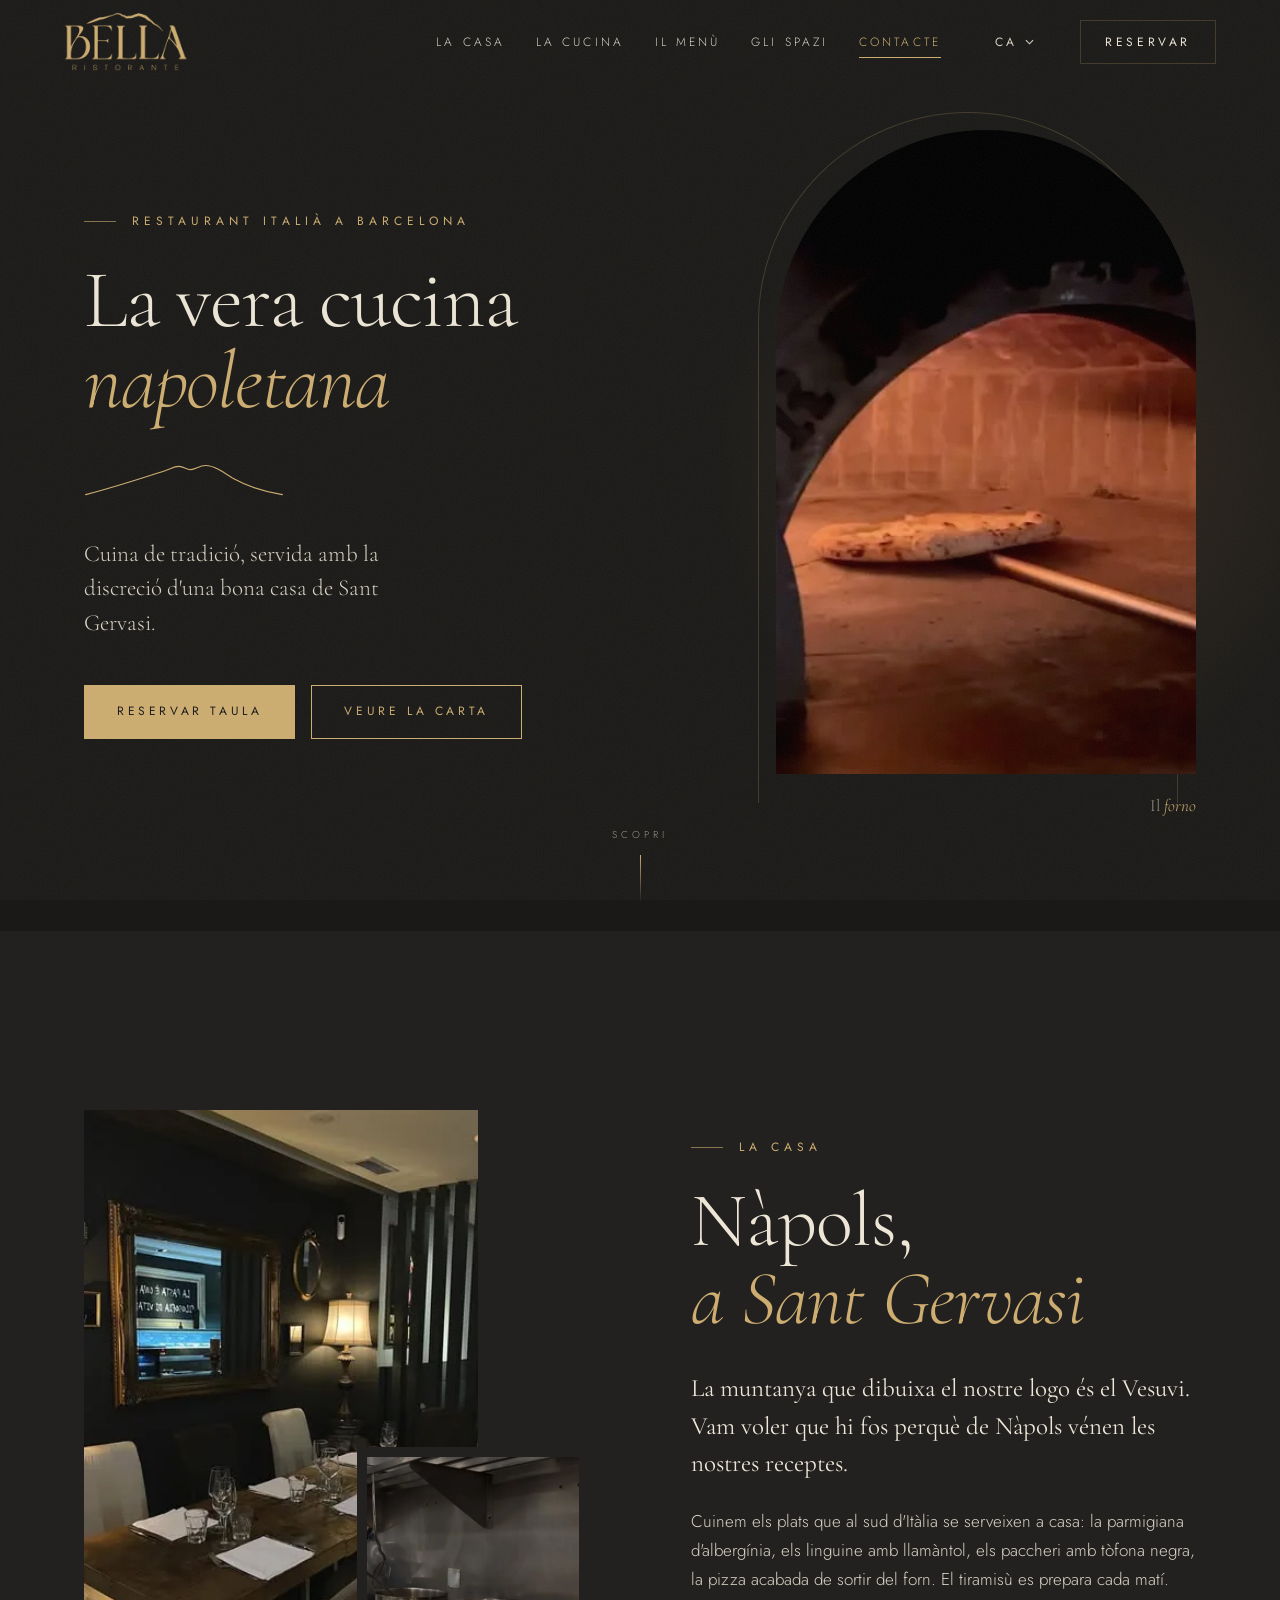
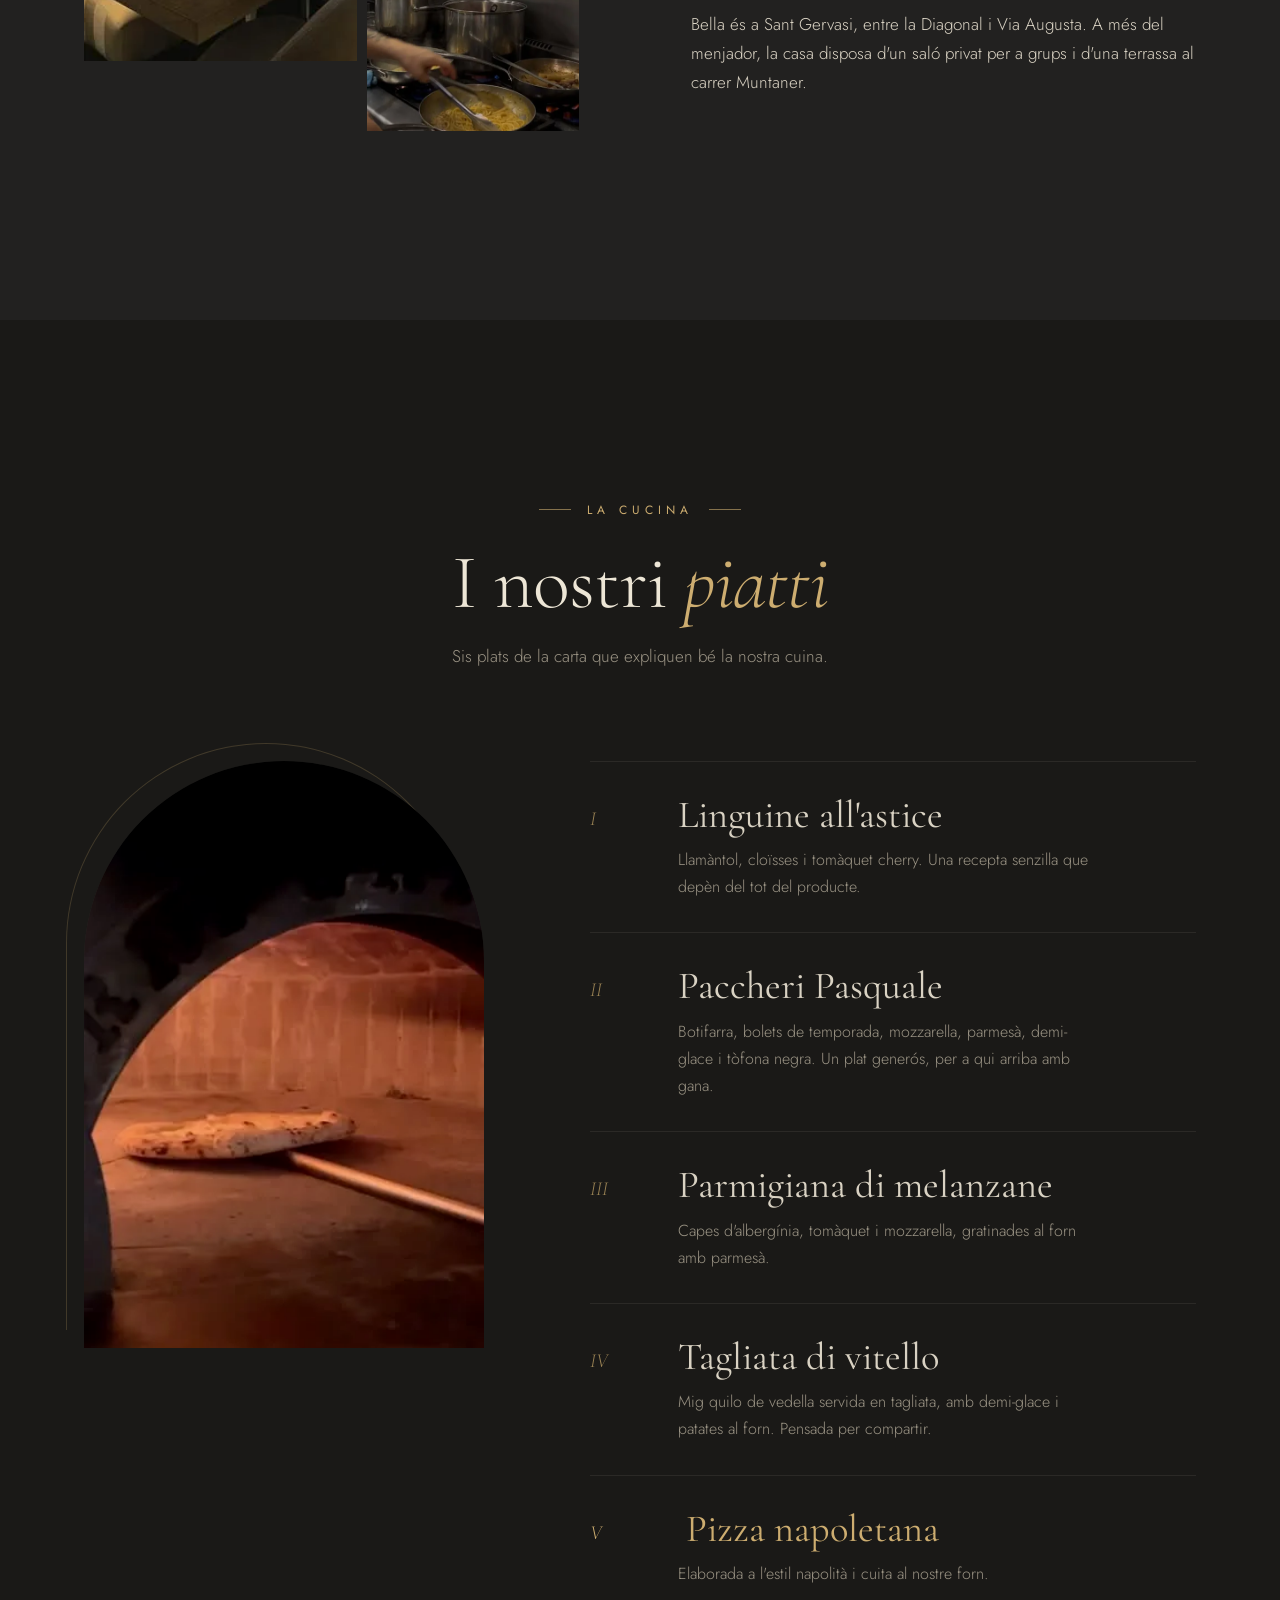
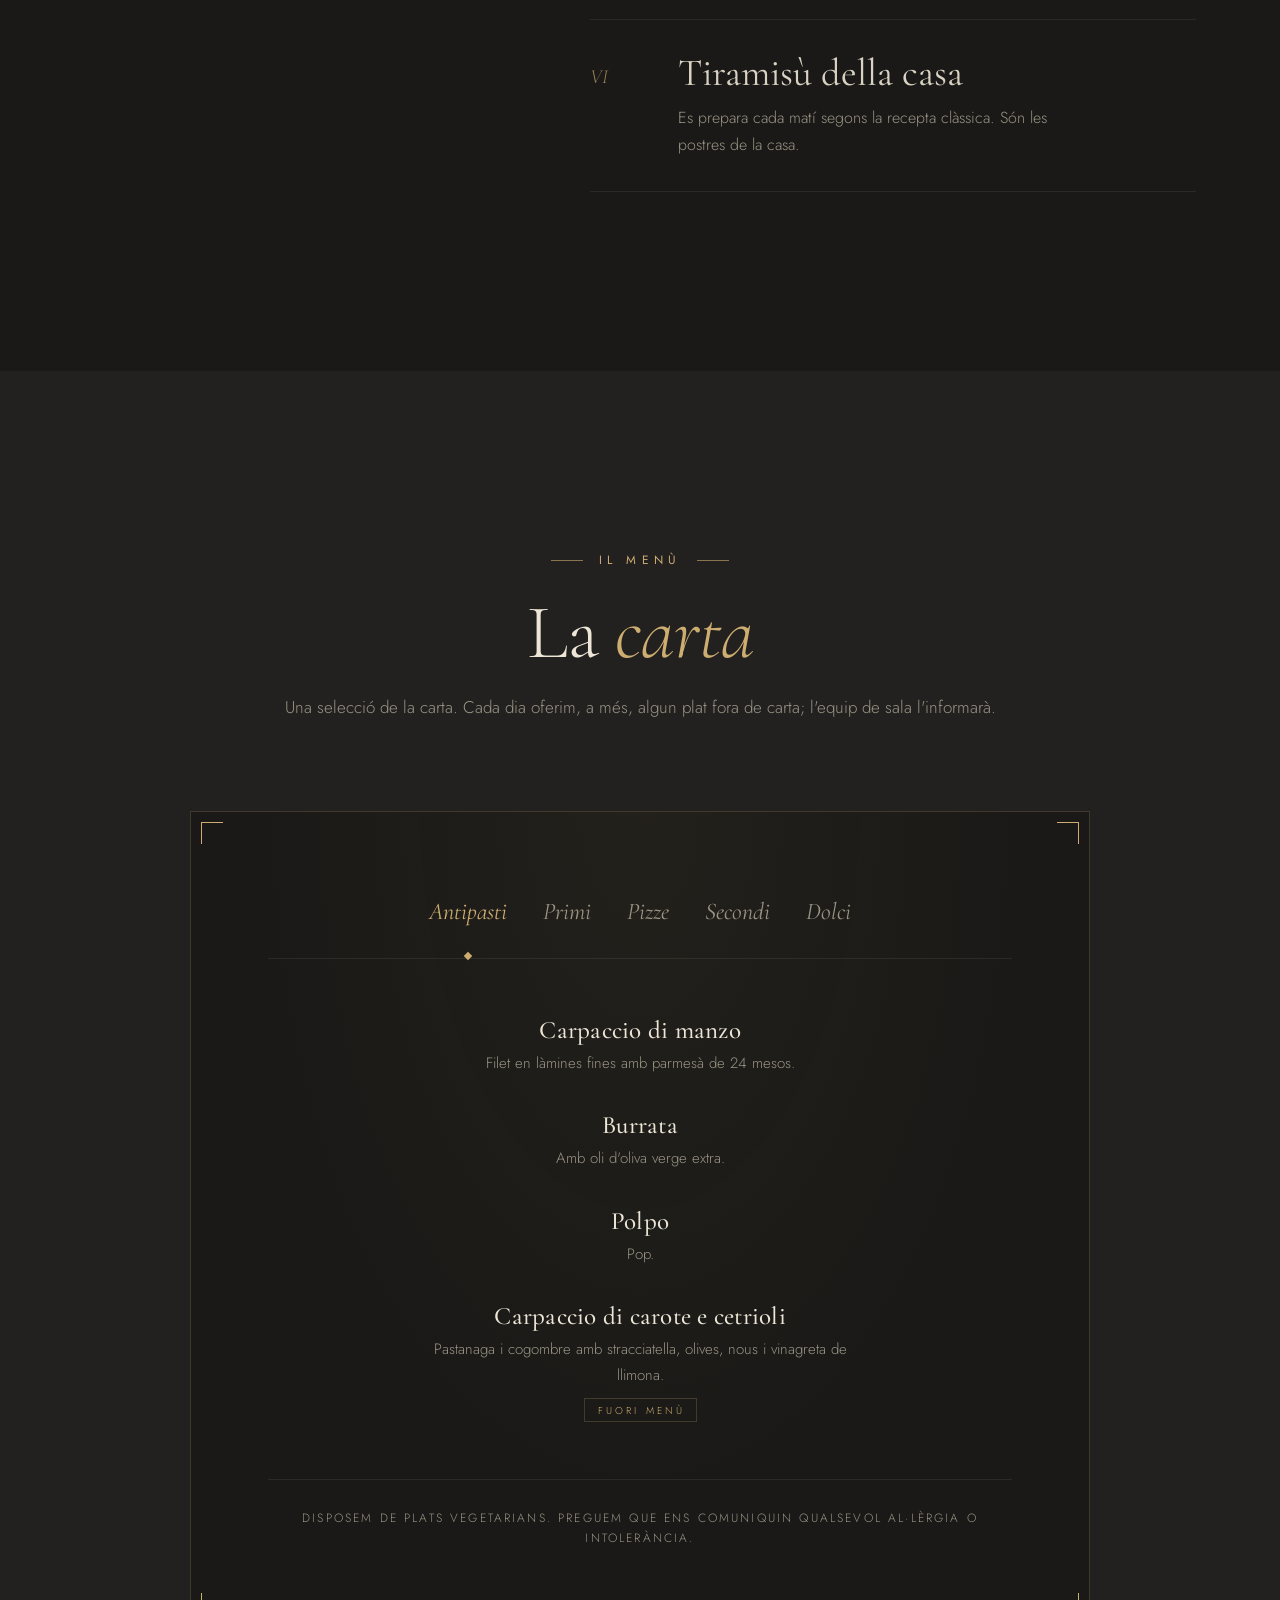
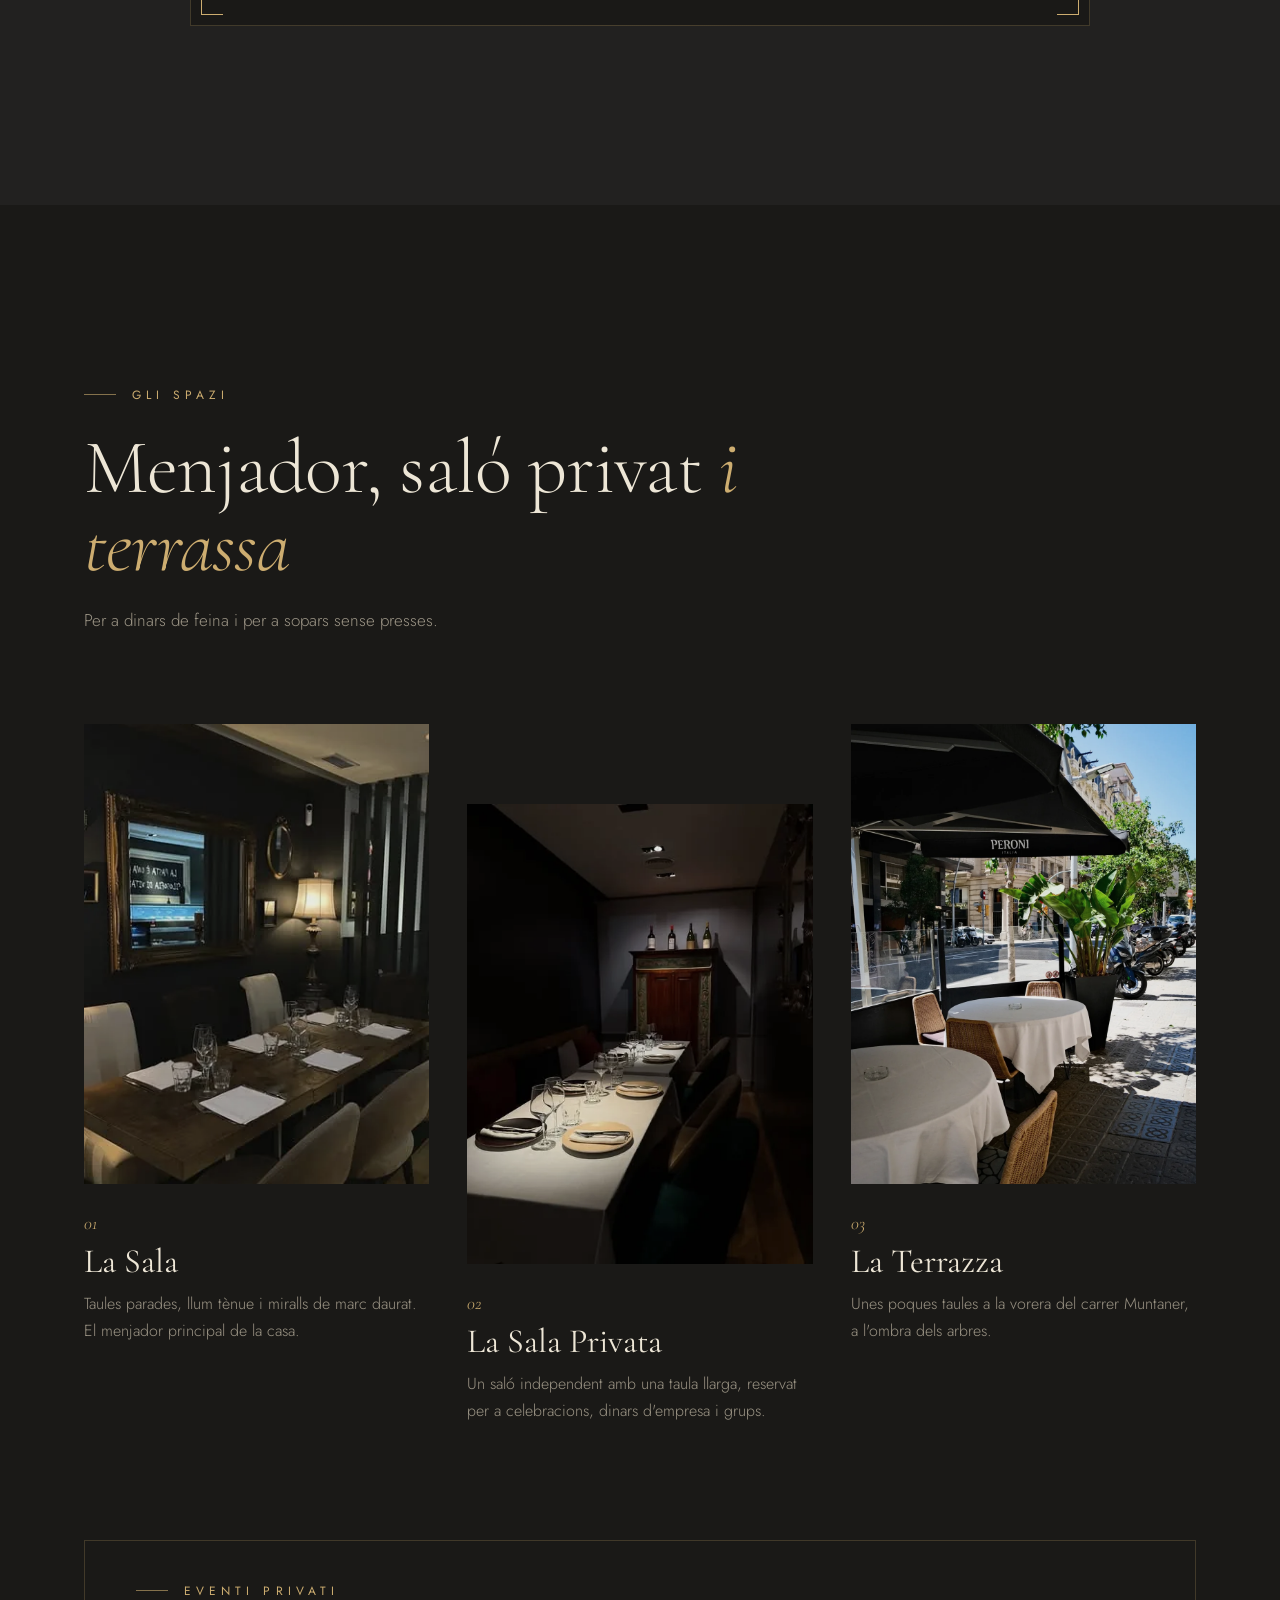
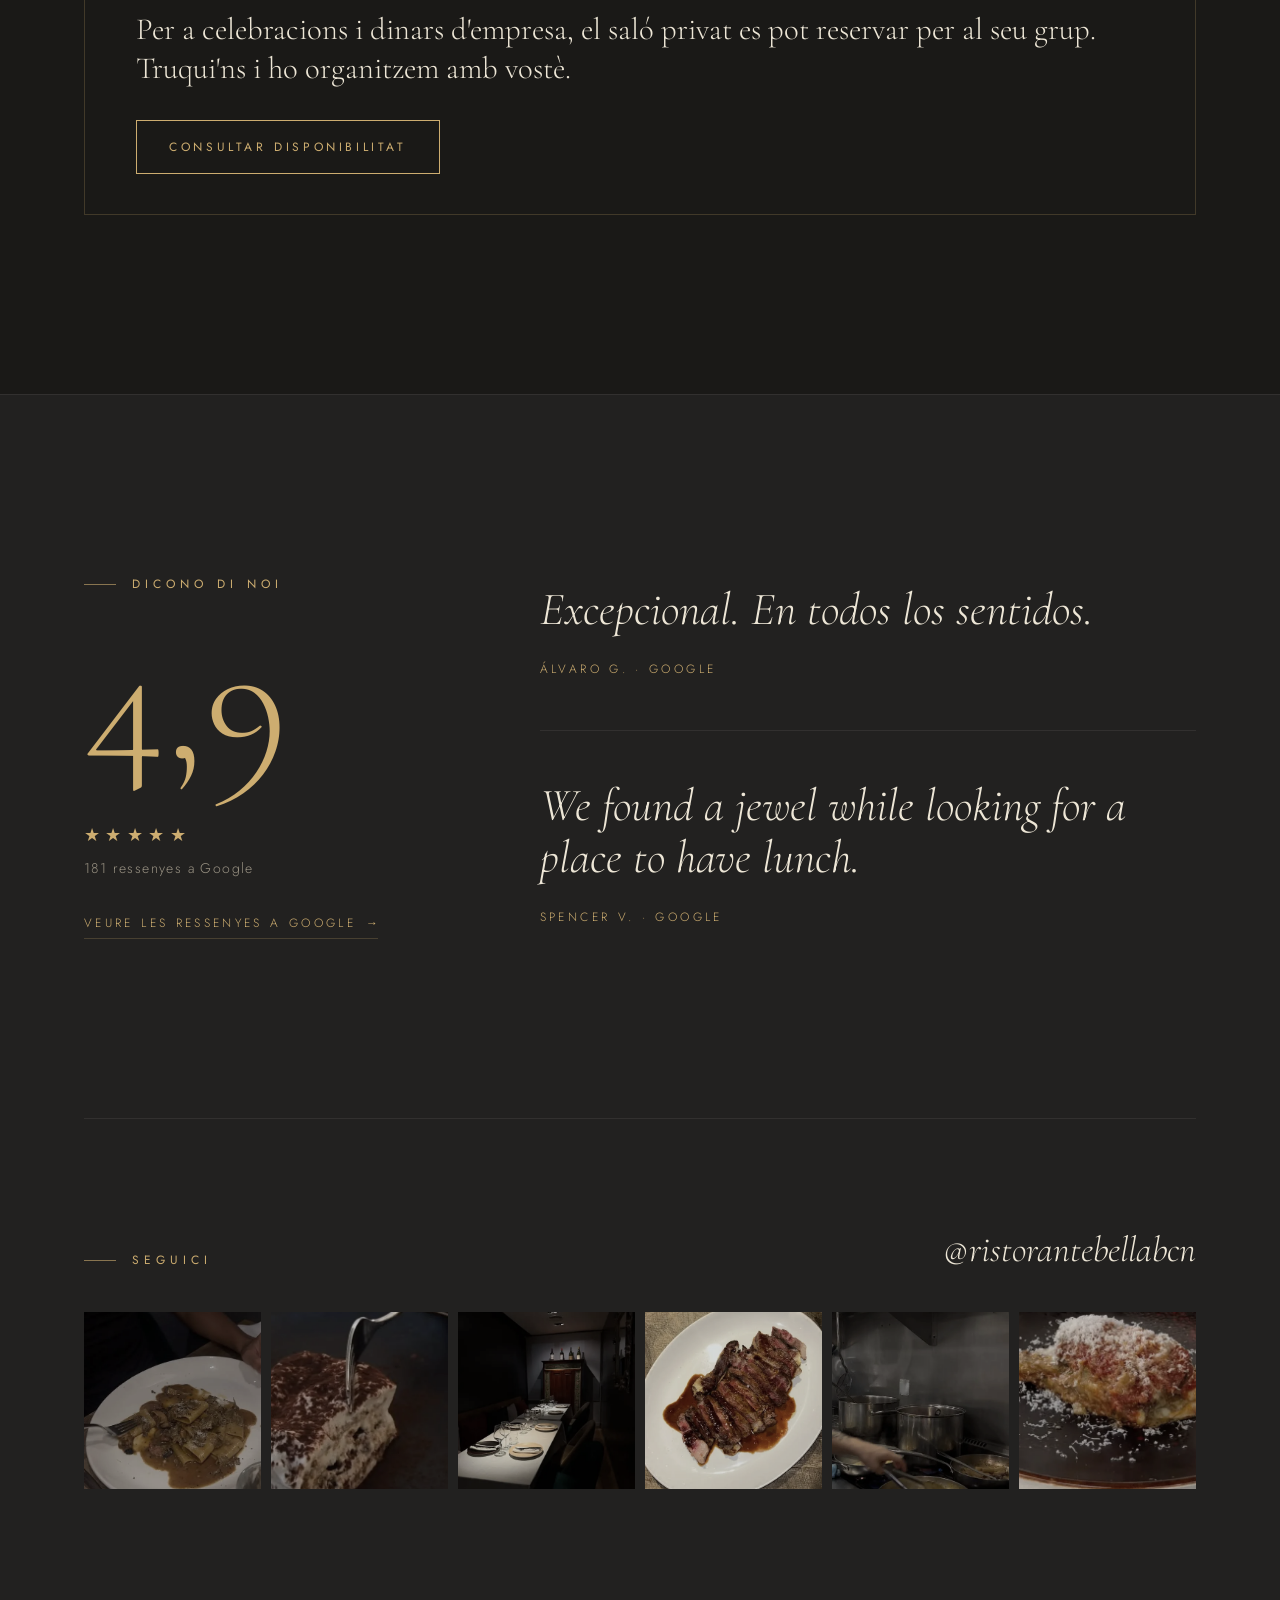
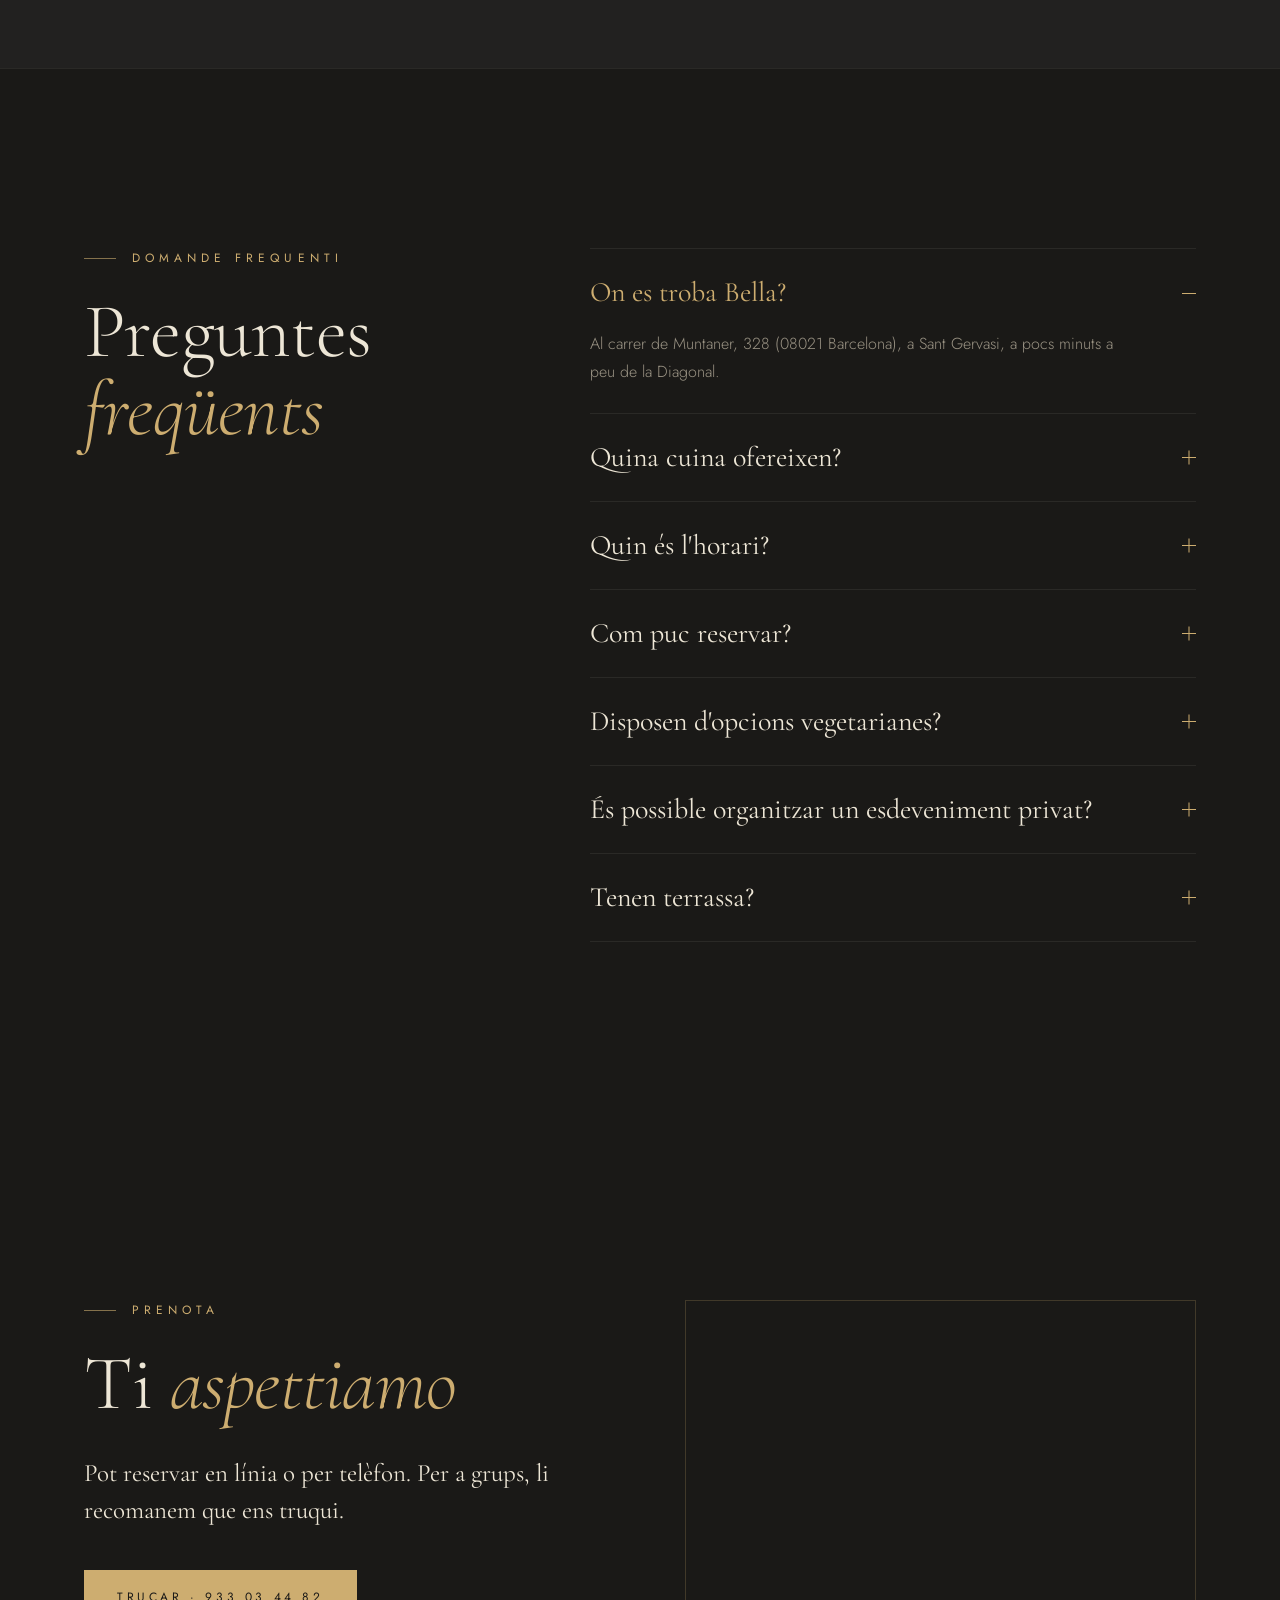
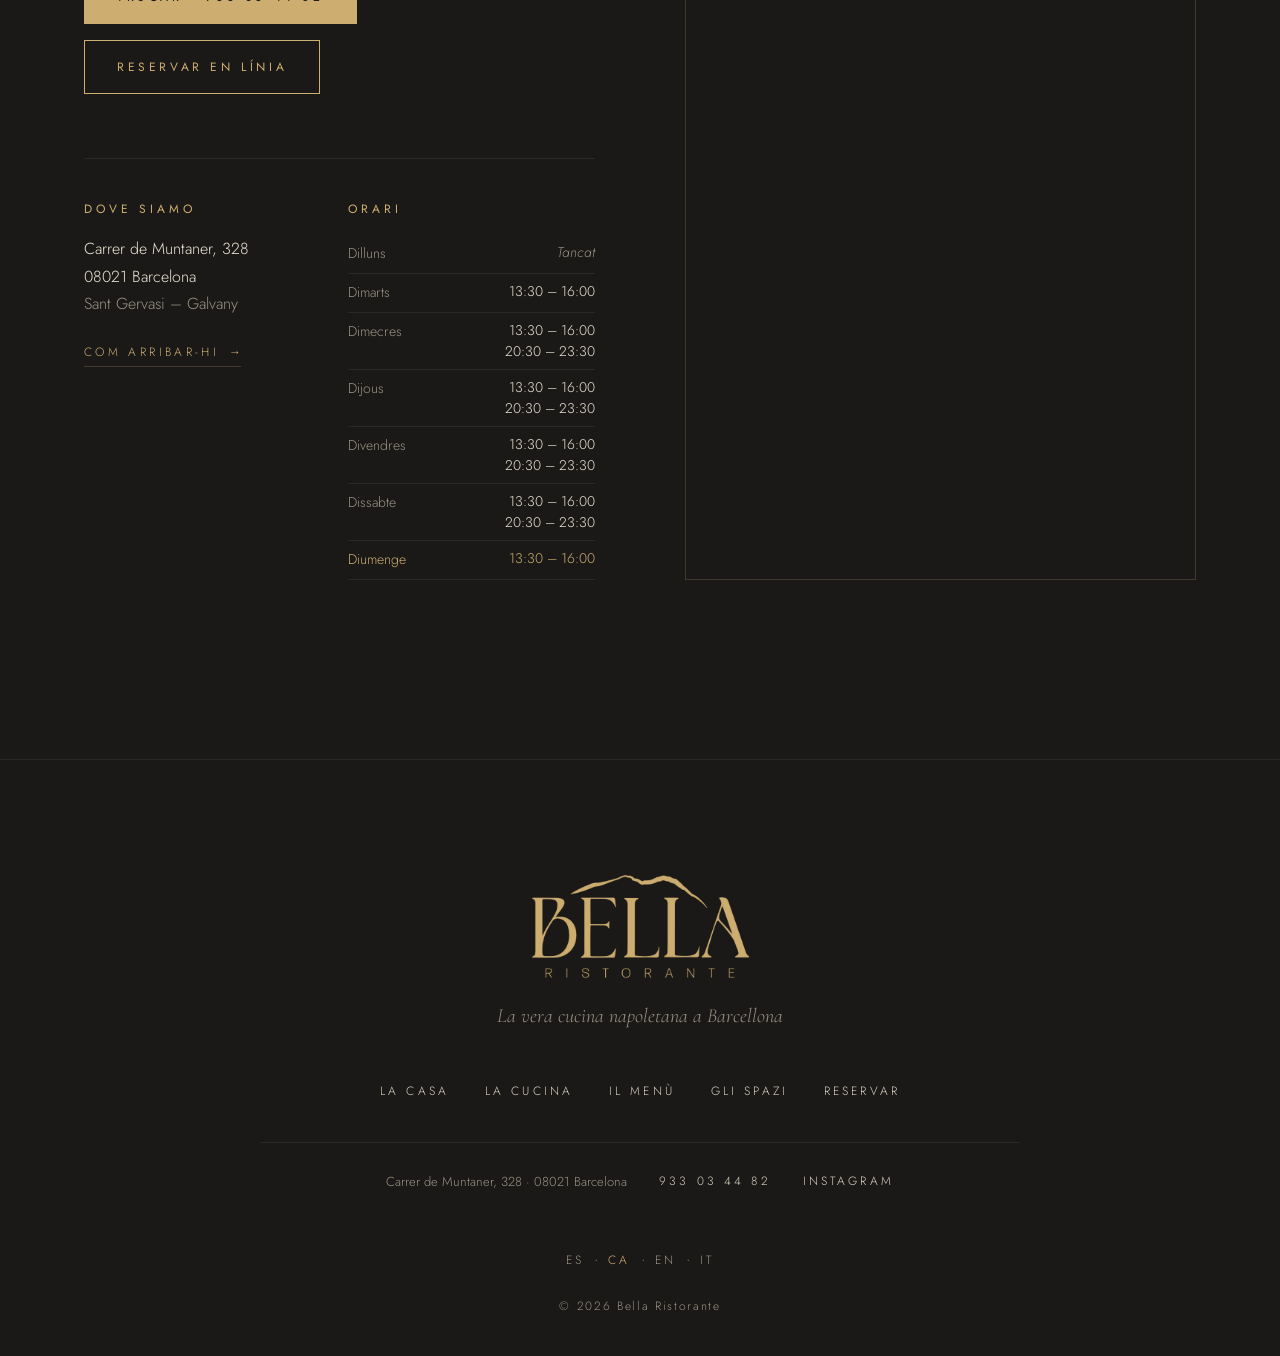
==== commit 08d96c1a: "Registro elegante en todos los textos Co-Authored-By: Claude Opus 5.5 <noreply@anthropic.com>" ====
--- a/ca/index.html
+++ b/ca/index.html
@@ -4,7 +4,7 @@
   <meta charset="utf-8">
   <meta name="viewport" content="width=device-width, initial-scale=1">
   <title>Restaurant italià a Barcelona · Bella Ristorante</title>
-  <meta name="description" content="Restaurant napolità a Muntaner 328 (Sant Gervasi). Pasta, pizza al forn i un tiramisù que fem cada dia. De dimarts a diumenge. Reserva en línia.">
+  <meta name="description" content="Cuina napolitana a Sant Gervasi, carrer de Muntaner 328. Pastes, pizza al forn i un tiramisù que es prepara cada matí. Reservi la seva taula en línia.">
   <meta name="robots" content="noindex, nofollow">
   <link rel="canonical" href="https://alejandrolay.github.io/bella-ristorante/ca/">
   <link rel="alternate" hreflang="es" href="https://alejandrolay.github.io/bella-ristorante/">
@@ -20,7 +20,7 @@
   <meta property="og:type" content="restaurant.restaurant">
   <meta property="og:site_name" content="Bella Ristorante">
   <meta property="og:title" content="Restaurant italià a Barcelona · Bella Ristorante">
-  <meta property="og:description" content="Restaurant napolità a Muntaner 328 (Sant Gervasi). Pasta, pizza al forn i un tiramisù que fem cada dia. De dimarts a diumenge. Reserva en línia.">
+  <meta property="og:description" content="Cuina napolitana a Sant Gervasi, carrer de Muntaner 328. Pastes, pizza al forn i un tiramisù que es prepara cada matí. Reservi la seva taula en línia.">
   <meta property="og:url" content="https://alejandrolay.github.io/bella-ristorante/ca/">
   <meta property="og:locale" content="ca_ES">
   <meta property="og:locale:alternate" content="es_ES">
@@ -39,7 +39,7 @@
   <meta property="place:location:longitude" content="2.1449862">
   <meta name="twitter:card" content="summary_large_image">
   <meta name="twitter:title" content="Restaurant italià a Barcelona · Bella Ristorante">
-  <meta name="twitter:description" content="Restaurant napolità a Muntaner 328 (Sant Gervasi). Pasta, pizza al forn i un tiramisù que fem cada dia. De dimarts a diumenge. Reserva en línia.">
+  <meta name="twitter:description" content="Cuina napolitana a Sant Gervasi, carrer de Muntaner 328. Pastes, pizza al forn i un tiramisù que es prepara cada matí. Reservi la seva taula en línia.">
   <meta name="twitter:image" content="https://alejandrolay.github.io/bella-ristorante/assets/img/og-bella.jpg">
 
   <meta name="geo.region" content="ES-CT">
@@ -47,7 +47,7 @@
   <meta name="geo.position" content="41.3977449;2.1449862">
   <meta name="ICBM" content="41.3977449, 2.1449862">
 
-  <script type="application/ld+json">{"@context":"https://schema.org","@graph":[{"@type":"WebSite","@id":"https://alejandrolay.github.io/bella-ristorante/#website","url":"https://alejandrolay.github.io/bella-ristorante/","name":"Bella Ristorante","inLanguage":["es","ca","en","it"],"publisher":{"@id":"https://alejandrolay.github.io/bella-ristorante/#restaurant"}},{"@type":"WebPage","@id":"https://alejandrolay.github.io/bella-ristorante/ca/#webpage","url":"https://alejandrolay.github.io/bella-ristorante/ca/","name":"Restaurant italià a Barcelona · Bella Ristorante","description":"Restaurant napolità a Muntaner 328 (Sant Gervasi). Pasta, pizza al forn i un tiramisù que fem cada dia. De dimarts a diumenge. Reserva en línia.","inLanguage":"ca","isPartOf":{"@id":"https://alejandrolay.github.io/bella-ristorante/#website"},"about":{"@id":"https://alejandrolay.github.io/bella-ristorante/#restaurant"},"primaryImageOfPage":{"@type":"ImageObject","url":"https://alejandrolay.github.io/bella-ristorante/assets/img/og-bella.jpg","width":1200,"height":630}},{"@type":"Restaurant","@id":"https://alejandrolay.github.io/bella-ristorante/#restaurant","name":"Bella Ristorante","alternateName":"Ristorante Bella","description":"Restaurant napolità a Muntaner 328 (Sant Gervasi). Pasta, pizza al forn i un tiramisù que fem cada dia. De dimarts a diumenge. Reserva en línia.","url":"https://alejandrolay.github.io/bella-ristorante/ca/","image":["https://alejandrolay.github.io/bella-ristorante/assets/img/og-bella.jpg","https://alejandrolay.github.io/bella-ristorante/assets/img/terraza.webp","https://alejandrolay.github.io/bella-ristorante/assets/img/sala.webp","https://alejandrolay.github.io/bella-ristorante/assets/img/linguine-astice.webp"],"logo":"https://alejandrolay.github.io/bella-ristorante/assets/img/logo-bella.png","telephone":"+34933034482","priceRange":"€€","servesCuisine":["Italiana","Napolitana","Pizza","Mediterrània"],"address":{"@type":"PostalAddress","streetAddress":"Carrer de Muntaner, 328","postalCode":"08021","addressLocality":"Barcelona","addressRegion":"Cataluña","addressCountry":"ES"},"geo":{"@type":"GeoCoordinates","latitude":41.3977449,"longitude":2.1449862},"hasMap":"https://maps.app.goo.gl/jpqYPJMmKvCjoJGz5","openingHoursSpecification":[{"@type":"OpeningHoursSpecification","dayOfWeek":["Sunday","Tuesday","Wednesday","Thursday","Friday","Saturday"],"opens":"13:30","closes":"16:00"},{"@type":"OpeningHoursSpecification","dayOfWeek":["Wednesday","Thursday","Friday","Saturday"],"opens":"20:30","closes":"23:30"}],"acceptsReservations":true,"potentialAction":{"@type":"ReserveAction","target":{"@type":"EntryPoint","urlTemplate":"https://www.google.com/maps/reserve/v/dine/c/l1GbsbQyNqk?source=pa&hl=es-ES","inLanguage":"ca","actionPlatform":["http://schema.org/DesktopWebPlatform","http://schema.org/MobileWebPlatform"]},"result":{"@type":"FoodEstablishmentReservation","name":"Reservar taula"}},"hasMenu":{"@type":"Menu","name":"Carta de Bella Ristorante","url":"https://alejandrolay.github.io/bella-ristorante/ca/#menu","inLanguage":"ca","hasMenuSection":[{"@type":"MenuSection","name":"Antipasti","hasMenuItem":[{"@type":"MenuItem","name":"Carpaccio di manzo","description":"Filet en làmines fines amb parmesà de 24 mesos."},{"@type":"MenuItem","name":"Burrata","description":"Amb oli d'oliva verge extra."},{"@type":"MenuItem","name":"Polpo","description":"Pop."},{"@type":"MenuItem","name":"Carpaccio di carote e cetrioli","description":"Pastanaga i cogombre amb stracciatella, olives, nous i vinagreta de llimona."}]},{"@type":"MenuSection","name":"Primi","hasMenuItem":[{"@type":"MenuItem","name":"Linguine all'astice","description":"Llamàntol, cloïsses i tomàquet cherry."},{"@type":"MenuItem","name":"Paccheri Pasquale","description":"Botifarra, bolets de temporada, mozzarella, parmesà, demi-glace i tòfona negra."},{"@type":"MenuItem","name":"La Gran Carbonara","description":"La carbonara de la casa."},{"@type":"MenuItem","name":"Fettuccine al tartufo","description":"Amb tòfona."},{"@type":"MenuItem","name":"Pasta ai frutti di mare","description":"Pasta amb marisc."}]},{"@type":"MenuSection","name":"Pizze","hasMenuItem":[{"@type":"MenuItem","name":"Margherita","description":"Tomàquet, mozzarella, alfàbrega i oli d'oliva."},{"@type":"MenuItem","name":"Pizza al prosciutto iberico","description":"Amb pernil ibèric."},{"@type":"MenuItem","name":"Pizza del giorno","description":"Pregunta quina pizza hi ha avui."}]},{"@type":"MenuSection","name":"Secondi","hasMenuItem":[{"@type":"MenuItem","name":"Tagliata di vitello · 500 g","description":"Vedella amb demi-glace i patates al forn."},{"@type":"MenuItem","name":"Parmigiana di melanzane","description":"Albergínia, tomàquet, mozzarella i parmesà, al forn."}]},{"@type":"MenuSection","name":"Dolci","hasMenuItem":[{"@type":"MenuItem","name":"Tiramisù della casa","description":"El fem cada dia."},{"@type":"MenuItem","name":"Coulant al cioccolato","description":"Xocolata i Nutella, amb gelat de vainilla i maduixes."}]}]},"sameAs":["https://www.instagram.com/ristorantebellabcn/","https://maps.app.goo.gl/jpqYPJMmKvCjoJGz5"]},{"@type":"FAQPage","@id":"https://alejandrolay.github.io/bella-ristorante/ca/#faq","inLanguage":"ca","mainEntity":[{"@type":"Question","name":"On sou?","acceptedAnswer":{"@type":"Answer","text":"Al carrer de Muntaner, 328 (08021 Barcelona), a Sant Gervasi. La Diagonal queda a pocs minuts a peu."}},{"@type":"Question","name":"Quin tipus de cuina feu?","acceptedAnswer":{"@type":"Answer","text":"Italiana, i sobretot napolitana: pasta, pizza al forn, una mica de carn i postres. El tiramisù el fem cada dia."}},{"@type":"Question","name":"Quin horari teniu?","acceptedAnswer":{"@type":"Answer","text":"Dimarts i diumenge, de 13:30 a 16:00. De dimecres a dissabte, de 13:30 a 16:00 i de 20:30 a 23:30. Els dilluns tanquem."}},{"@type":"Question","name":"Com reservo?","acceptedAnswer":{"@type":"Answer","text":"Amb el botó de reservar d'aquest web o trucant al 933 03 44 82."}},{"@type":"Question","name":"Hi ha plats vegetarians?","acceptedAnswer":{"@type":"Answer","text":"Sí, uns quants. Si tens alguna al·lèrgia o intolerància, digues-nos-ho quan reservis o quan demanis."}},{"@type":"Question","name":"Es pot fer un esdeveniment privat?","acceptedAnswer":{"@type":"Answer","text":"Sí. Tenim una sala privada per a grups, aniversaris o dinars d'empresa. Truca'ns i ho organitzem."}},{"@type":"Question","name":"Teniu terrassa?","acceptedAnswer":{"@type":"Answer","text":"Sí, a la vorera del carrer Muntaner."}}]}]}</script>
+  <script type="application/ld+json">{"@context":"https://schema.org","@graph":[{"@type":"WebSite","@id":"https://alejandrolay.github.io/bella-ristorante/#website","url":"https://alejandrolay.github.io/bella-ristorante/","name":"Bella Ristorante","inLanguage":["es","ca","en","it"],"publisher":{"@id":"https://alejandrolay.github.io/bella-ristorante/#restaurant"}},{"@type":"WebPage","@id":"https://alejandrolay.github.io/bella-ristorante/ca/#webpage","url":"https://alejandrolay.github.io/bella-ristorante/ca/","name":"Restaurant italià a Barcelona · Bella Ristorante","description":"Cuina napolitana a Sant Gervasi, carrer de Muntaner 328. Pastes, pizza al forn i un tiramisù que es prepara cada matí. Reservi la seva taula en línia.","inLanguage":"ca","isPartOf":{"@id":"https://alejandrolay.github.io/bella-ristorante/#website"},"about":{"@id":"https://alejandrolay.github.io/bella-ristorante/#restaurant"},"primaryImageOfPage":{"@type":"ImageObject","url":"https://alejandrolay.github.io/bella-ristorante/assets/img/og-bella.jpg","width":1200,"height":630}},{"@type":"Restaurant","@id":"https://alejandrolay.github.io/bella-ristorante/#restaurant","name":"Bella Ristorante","alternateName":"Ristorante Bella","description":"Cuina napolitana a Sant Gervasi, carrer de Muntaner 328. Pastes, pizza al forn i un tiramisù que es prepara cada matí. Reservi la seva taula en línia.","url":"https://alejandrolay.github.io/bella-ristorante/ca/","image":["https://alejandrolay.github.io/bella-ristorante/assets/img/og-bella.jpg","https://alejandrolay.github.io/bella-ristorante/assets/img/terraza.webp","https://alejandrolay.github.io/bella-ristorante/assets/img/sala.webp","https://alejandrolay.github.io/bella-ristorante/assets/img/linguine-astice.webp"],"logo":"https://alejandrolay.github.io/bella-ristorante/assets/img/logo-bella.png","telephone":"+34933034482","priceRange":"€€","servesCuisine":["Italiana","Napolitana","Pizza","Mediterrània"],"address":{"@type":"PostalAddress","streetAddress":"Carrer de Muntaner, 328","postalCode":"08021","addressLocality":"Barcelona","addressRegion":"Cataluña","addressCountry":"ES"},"geo":{"@type":"GeoCoordinates","latitude":41.3977449,"longitude":2.1449862},"hasMap":"https://maps.app.goo.gl/jpqYPJMmKvCjoJGz5","openingHoursSpecification":[{"@type":"OpeningHoursSpecification","dayOfWeek":["Sunday","Tuesday","Wednesday","Thursday","Friday","Saturday"],"opens":"13:30","closes":"16:00"},{"@type":"OpeningHoursSpecification","dayOfWeek":["Wednesday","Thursday","Friday","Saturday"],"opens":"20:30","closes":"23:30"}],"acceptsReservations":true,"potentialAction":{"@type":"ReserveAction","target":{"@type":"EntryPoint","urlTemplate":"https://www.google.com/maps/reserve/v/dine/c/l1GbsbQyNqk?source=pa&hl=es-ES","inLanguage":"ca","actionPlatform":["http://schema.org/DesktopWebPlatform","http://schema.org/MobileWebPlatform"]},"result":{"@type":"FoodEstablishmentReservation","name":"Reservar taula"}},"hasMenu":{"@type":"Menu","name":"Carta de Bella Ristorante","url":"https://alejandrolay.github.io/bella-ristorante/ca/#menu","inLanguage":"ca","hasMenuSection":[{"@type":"MenuSection","name":"Antipasti","hasMenuItem":[{"@type":"MenuItem","name":"Carpaccio di manzo","description":"Filet en làmines fines amb parmesà de 24 mesos."},{"@type":"MenuItem","name":"Burrata","description":"Amb oli d'oliva verge extra."},{"@type":"MenuItem","name":"Polpo","description":"Pop."},{"@type":"MenuItem","name":"Carpaccio di carote e cetrioli","description":"Pastanaga i cogombre amb stracciatella, olives, nous i vinagreta de llimona."}]},{"@type":"MenuSection","name":"Primi","hasMenuItem":[{"@type":"MenuItem","name":"Linguine all'astice","description":"Llamàntol, cloïsses i tomàquet cherry."},{"@type":"MenuItem","name":"Paccheri Pasquale","description":"Botifarra, bolets de temporada, mozzarella, parmesà, demi-glace i tòfona negra."},{"@type":"MenuItem","name":"La Gran Carbonara","description":"La carbonara de la casa."},{"@type":"MenuItem","name":"Fettuccine al tartufo","description":"Amb tòfona."},{"@type":"MenuItem","name":"Pasta ai frutti di mare","description":"Pasta amb marisc."}]},{"@type":"MenuSection","name":"Pizze","hasMenuItem":[{"@type":"MenuItem","name":"Margherita","description":"Tomàquet, mozzarella, alfàbrega i oli d'oliva."},{"@type":"MenuItem","name":"Pizza al prosciutto iberico","description":"Amb pernil ibèric."},{"@type":"MenuItem","name":"Pizza del giorno","description":"Consulti la pizza del dia."}]},{"@type":"MenuSection","name":"Secondi","hasMenuItem":[{"@type":"MenuItem","name":"Tagliata di vitello · 500 g","description":"Vedella amb demi-glace i patates al forn."},{"@type":"MenuItem","name":"Parmigiana di melanzane","description":"Albergínia, tomàquet, mozzarella i parmesà, al forn."}]},{"@type":"MenuSection","name":"Dolci","hasMenuItem":[{"@type":"MenuItem","name":"Tiramisù della casa","description":"Preparat cada matí."},{"@type":"MenuItem","name":"Coulant al cioccolato","description":"Xocolata i Nutella, amb gelat de vainilla i maduixes."}]}]},"sameAs":["https://www.instagram.com/ristorantebellabcn/","https://maps.app.goo.gl/jpqYPJMmKvCjoJGz5"]},{"@type":"FAQPage","@id":"https://alejandrolay.github.io/bella-ristorante/ca/#faq","inLanguage":"ca","mainEntity":[{"@type":"Question","name":"On es troba Bella?","acceptedAnswer":{"@type":"Answer","text":"Al carrer de Muntaner, 328 (08021 Barcelona), a Sant Gervasi, a pocs minuts a peu de la Diagonal."}},{"@type":"Question","name":"Quina cuina ofereixen?","acceptedAnswer":{"@type":"Answer","text":"Cuina italiana de tradició napolitana: pastes, pizza al forn, carns i postres de la casa, com el tiramisù que preparem cada matí."}},{"@type":"Question","name":"Quin és l'horari?","acceptedAnswer":{"@type":"Answer","text":"Dimarts i diumenge, de 13:30 a 16:00. De dimecres a dissabte, de 13:30 a 16:00 i de 20:30 a 23:30. Els dilluns romanem tancats."}},{"@type":"Question","name":"Com puc reservar?","acceptedAnswer":{"@type":"Answer","text":"En línia, des d'aquesta mateixa pàgina, o per telèfon al 933 03 44 82."}},{"@type":"Question","name":"Disposen d'opcions vegetarianes?","acceptedAnswer":{"@type":"Answer","text":"Sí. Li preguem que ens comuniqui qualsevol al·lèrgia o intolerància en fer la reserva."}},{"@type":"Question","name":"És possible organitzar un esdeveniment privat?","acceptedAnswer":{"@type":"Answer","text":"Sí. El saló privat acull celebracions, dinars d'empresa i grups. Truqui'ns i el preparem amb vostè."}},{"@type":"Question","name":"Tenen terrassa?","acceptedAnswer":{"@type":"Answer","text":"Sí, al mateix carrer Muntaner."}}]}]}</script>
   <link rel="preconnect" href="https://fonts.googleapis.com">
   <link rel="preconnect" href="https://fonts.gstatic.com" crossorigin>
   <link href="https://fonts.googleapis.com/css2?family=Cormorant+Garamond:ital,wght@0,300;0,400;0,500;1,300;1,400&family=Jost:wght@300;400&display=swap" rel="stylesheet">
@@ -121,7 +121,7 @@
             La vera cucina <em>napoletana</em>
           </h1>
           <svg class="vesuvio vesuvio--hero reveal" style="--d:.3s" viewBox="0 0 240 40" aria-hidden="true"><path d="M2 38 C40 28 70 18 98 9 C104 7 108 4 114 4 C120 4 122 8 128 8 C134 8 138 3 146 3 C156 3 166 10 178 18 C196 28 214 34 238 38" /></svg>
-          <p class="hero__sub reveal" style="--d:.25s">Cuinem receptes de Nàpols al carrer Muntaner, a Sant Gervasi. Obrim al migdia de dimarts a diumenge, i de dimecres a dissabte també al vespre.</p>
+          <p class="hero__sub reveal" style="--d:.25s">Cuina de tradició, servida amb la discreció d'una bona casa de Sant Gervasi.</p>
           <div class="hero__actions reveal" style="--d:.4s">
             <a href="https://www.google.com/maps/reserve/v/dine/c/l1GbsbQyNqk?source=pa&amp;hl=es-ES" target="_blank" rel="noopener" data-reserva class="btn btn--gold">Reservar taula</a>
             <a href="#menu" class="btn btn--line">Veure la carta</a>
@@ -147,19 +147,19 @@
       <div class="container casa__grid">
         <div class="casa__media">
           <div class="frame frame--tall reveal">
-            <img src="../assets/img/sala.webp" alt="Sala de Bella Ristorante amb taules parades i un mirall daurat a la paret" width="360" height="640" loading="lazy">
+            <img src="../assets/img/sala.webp" alt="Menjador de Bella Ristorante amb taules parades i un mirall de marc daurat" width="360" height="640" loading="lazy">
           </div>
           <div class="frame frame--small reveal" style="--d:.15s">
-            <img src="../assets/img/cucina.webp" alt="Pasta saltant en una paella a la cuina de Bella Ristorante" width="480" height="640" loading="lazy">
+            <img src="../assets/img/cucina.webp" alt="Pasta saltant a la cuina de Bella Ristorante" width="480" height="640" loading="lazy">
           </div>
         </div>
 
         <div class="casa__text">
           <p class="eyebrow reveal">La Casa</p>
-          <h2 class="title reveal">Una cuina de Nàpols<br><em>al carrer Muntaner</em></h2>
-          <p class="lead reveal">La muntanya del logo és el Vesuvi, el volcà que es veu des de mig Nàpols. La vam posar perquè d'allà són les receptes que cuinem.</p>
-          <p class="reveal">És menjar de casa, del que es fa al sud d'Itàlia: parmigiana d'albergínia, linguine amb llamàntol, paccheri amb tòfona o una pizza acabada de sortir del forn. El tiramisù el fem cada dia.</p>
-          <p class="reveal">Som a Sant Gervasi, entre la Diagonal i Via Augusta. A més de la sala hi ha un reservat per a grups i una petita terrassa a la vorera.</p>
+          <h2 class="title reveal">Nàpols,<br><em>a Sant Gervasi</em></h2>
+          <p class="lead reveal">La muntanya que dibuixa el nostre logo és el Vesuvi. Vam voler que hi fos perquè de Nàpols vénen les nostres receptes.</p>
+          <p class="reveal">Cuinem els plats que al sud d'Itàlia se serveixen a casa: la parmigiana d'albergínia, els linguine amb llamàntol, els paccheri amb tòfona negra, la pizza acabada de sortir del forn. El tiramisù es prepara cada matí.</p>
+          <p class="reveal">Bella és a Sant Gervasi, entre la Diagonal i Via Augusta. A més del menjador, la casa disposa d'un saló privat per a grups i d'una terrassa al carrer Muntaner.</p>
         </div>
       </div>
     </section>
@@ -170,7 +170,7 @@
         <header class="section-head">
           <p class="eyebrow reveal">La Cucina</p>
           <h2 class="title reveal" lang="it">I nostri <em>piatti</em></h2>
-          <p class="section-head__sub reveal">Sis plats de la carta, perquè te'n facis una idea.</p>
+          <p class="section-head__sub reveal">Sis plats de la carta que expliquen bé la nostra cuina.</p>
         </header>
 
         <div class="dishes">
@@ -191,7 +191,7 @@
               <span class="dish__num" aria-hidden="true">I</span>
               <div>
                 <h3 lang="it">Linguine all'astice</h3>
-                <p>Llamàntol, cloïsses i tomàquet cherry, i poca cosa més. No li cal.</p>
+                <p>Llamàntol, cloïsses i tomàquet cherry. Una recepta senzilla que depèn del tot del producte.</p>
               </div>
               <img class="dish__thumb" src="../assets/img/linguine-astice.webp" alt="Linguine all'astice a Bella Ristorante, Barcelona" width="360" height="640" loading="lazy">
             </li>
@@ -199,7 +199,7 @@
               <span class="dish__num" aria-hidden="true">II</span>
               <div>
                 <h3 lang="it">Paccheri Pasquale</h3>
-                <p>Porta botifarra, bolets de temporada, mozzarella, parmesà, demi-glace i tòfona negra. Omple força.</p>
+                <p>Botifarra, bolets de temporada, mozzarella, parmesà, demi-glace i tòfona negra. Un plat generós, per a qui arriba amb gana.</p>
               </div>
               <img class="dish__thumb" src="../assets/img/paccheri.webp" alt="Paccheri Pasquale a Bella Ristorante, Barcelona" width="480" height="640" loading="lazy">
             </li>
@@ -207,7 +207,7 @@
               <span class="dish__num" aria-hidden="true">III</span>
               <div>
                 <h3 lang="it">Parmigiana di melanzane</h3>
-                <p>Albergínia, tomàquet i mozzarella a capes, al forn, amb força parmesà per sobre.</p>
+                <p>Capes d'albergínia, tomàquet i mozzarella, gratinades al forn amb parmesà.</p>
               </div>
               <img class="dish__thumb" src="../assets/img/parmigiana.webp" alt="Parmigiana di melanzane a Bella Ristorante, Barcelona" width="360" height="640" loading="lazy">
             </li>
@@ -215,7 +215,7 @@
               <span class="dish__num" aria-hidden="true">IV</span>
               <div>
                 <h3 lang="it">Tagliata di vitello</h3>
-                <p>Mig quilo de vedella en tagliata, amb demi-glace i patates al forn. Es pot compartir.</p>
+                <p>Mig quilo de vedella servida en tagliata, amb demi-glace i patates al forn. Pensada per compartir.</p>
               </div>
               <img class="dish__thumb" src="../assets/img/tagliata.webp" alt="Tagliata di vitello a Bella Ristorante, Barcelona" width="480" height="640" loading="lazy">
             </li>
@@ -223,7 +223,7 @@
               <span class="dish__num" aria-hidden="true">V</span>
               <div>
                 <h3 lang="it">Pizza napoletana</h3>
-                <p>Surt del forn que veus a la foto del principi.</p>
+                <p>Elaborada a l'estil napolità i cuita al nostre forn.</p>
               </div>
               <img class="dish__thumb" src="../assets/img/forno.webp" alt="Pizza napoletana a Bella Ristorante, Barcelona" width="360" height="640" loading="lazy">
             </li>
@@ -231,7 +231,7 @@
               <span class="dish__num" aria-hidden="true">VI</span>
               <div>
                 <h3 lang="it">Tiramisù della casa</h3>
-                <p>El fem cada dia, amb la recepta de sempre. Si només demanaràs unes postres, que siguin aquestes.</p>
+                <p>Es prepara cada matí segons la recepta clàssica. Són les postres de la casa.</p>
               </div>
               <img class="dish__thumb" src="../assets/img/tiramisu.webp" alt="Tiramisù a Bella Ristorante, Barcelona" width="360" height="640" loading="lazy">
             </li>
@@ -247,7 +247,7 @@
         <header class="section-head">
           <p class="eyebrow reveal">Il Menù</p>
           <h2 class="title reveal">La <em>carta</em></h2>
-          <p class="section-head__sub reveal">Aquí tens part de la carta. Gairebé sempre hi ha algun plat fora de carta, així que pregunta a la taula.</p>
+          <p class="section-head__sub reveal">Una selecció de la carta. Cada dia oferim, a més, algun plat fora de carta; l'equip de sala l'informarà.</p>
         </header>
 
         <div class="menu__card reveal">
@@ -281,19 +281,19 @@
             <div class="menu__panel" role="tabpanel" id="m-cat-2" aria-labelledby="t-cat-2" hidden>
               <article class="item"><h3>Margherita</h3><p>Tomàquet, mozzarella, alfàbrega i oli d'oliva.</p></article>
               <article class="item"><h3>Pizza al prosciutto iberico</h3><p>Amb pernil ibèric.</p></article>
-              <article class="item"><h3>Pizza del giorno</h3><p>Pregunta quina pizza hi ha avui.</p></article>
+              <article class="item"><h3>Pizza del giorno</h3><p>Consulti la pizza del dia.</p></article>
             </div>
             <div class="menu__panel" role="tabpanel" id="m-cat-3" aria-labelledby="t-cat-3" hidden>
               <article class="item"><h3>Tagliata di vitello · 500 g</h3><p>Vedella amb demi-glace i patates al forn.</p><span class="tag" lang="it">Specialità</span></article>
               <article class="item"><h3>Parmigiana di melanzane</h3><p>Albergínia, tomàquet, mozzarella i parmesà, al forn.</p></article>
             </div>
             <div class="menu__panel" role="tabpanel" id="m-cat-4" aria-labelledby="t-cat-4" hidden>
-              <article class="item"><h3>Tiramisù della casa</h3><p>El fem cada dia.</p><span class="tag" lang="it">Specialità</span></article>
+              <article class="item"><h3>Tiramisù della casa</h3><p>Preparat cada matí.</p><span class="tag" lang="it">Specialità</span></article>
               <article class="item"><h3>Coulant al cioccolato</h3><p>Xocolata i Nutella, amb gelat de vainilla i maduixes.</p></article>
             </div>
           </div>
 
-          <p class="menu__note">Hi ha plats vegetarians. Si tens alguna al·lèrgia o intolerància, avisa'ns quan demanis.</p>
+          <p class="menu__note">Disposem de plats vegetarians. Preguem que ens comuniquin qualsevol al·lèrgia o intolerància.</p>
           <p class="menu__pdf" id="menuPdf" hidden><a class="link" href="#" target="_blank" rel="noopener">Descarregar la carta en PDF</a></p>
         </div>
       </div>
@@ -304,37 +304,37 @@
       <div class="container">
         <header class="section-head section-head--left">
           <p class="eyebrow reveal">Gli Spazi</p>
-          <h2 class="title reveal">Sala, reservat <em>i terrassa</em></h2>
-          <p class="section-head__sub reveal">Pots menjar a dins, al reservat si veniu en grup, o a fora a la terrassa.</p>
+          <h2 class="title reveal">Menjador, saló privat <em>i terrassa</em></h2>
+          <p class="section-head__sub reveal">Per a dinars de feina i per a sopars sense presses.</p>
         </header>
 
         <div class="spazi__grid">
           <article class="space reveal">
-            <div class="space__img"><img src="../assets/img/sala.webp" alt="La sala principal de Bella Ristorante" width="360" height="640" loading="lazy"></div>
+            <div class="space__img"><img src="../assets/img/sala.webp" alt="El menjador principal de Bella Ristorante" width="360" height="640" loading="lazy"></div>
             <p class="space__num" aria-hidden="true">01</p>
             <h3 lang="it">La Sala</h3>
-            <p>Estovalles, llum baixa i miralls amb marc daurat. Aquí hi ha la majoria de taules.</p>
+            <p>Taules parades, llum tènue i miralls de marc daurat. El menjador principal de la casa.</p>
           </article>
           <article class="space reveal" style="--d:.12s">
-            <div class="space__img"><img src="../assets/img/sala-privada.webp" alt="La sala privada de Bella Ristorante, amb una taula llarga" width="512" height="640" loading="lazy"></div>
+            <div class="space__img"><img src="../assets/img/sala-privada.webp" alt="El saló privat de Bella Ristorante, amb una taula llarga" width="512" height="640" loading="lazy"></div>
             <p class="space__num" aria-hidden="true">02</p>
             <h3 lang="it">La Sala Privata</h3>
-            <p>Una sala a part amb una taula llarga. La fem servir per a aniversaris, dinars d'empresa i grups grans.</p>
+            <p>Un saló independent amb una taula llarga, reservat per a celebracions, dinars d'empresa i grups.</p>
           </article>
           <article class="space reveal" style="--d:.24s">
             <div class="space__img"><img src="../assets/img/terraza.webp" alt="La terrassa de Bella Ristorante al carrer Muntaner" width="1000" height="1469" loading="lazy"></div>
             <p class="space__num" aria-hidden="true">03</p>
             <h3 lang="it">La Terrazza</h3>
-            <p>Unes quantes taules a la vorera de Muntaner, sota els arbres.</p>
+            <p>Unes poques taules a la vorera del carrer Muntaner, a l'ombra dels arbres.</p>
           </article>
         </div>
 
         <div class="eventi reveal">
           <div>
             <p class="eyebrow" lang="it">Eventi privati</p>
-            <p class="eventi__text">Celebres alguna cosa? Truca'ns i mirem junts la sala i el menú.</p>
-          </div>
-          <a href="tel:+34933034482" class="btn btn--line">Preguntar per esdeveniments</a>
+            <p class="eventi__text">Per a celebracions i dinars d'empresa, el saló privat es pot reservar per al seu grup. Truqui'ns i ho organitzem amb vostè.</p>
+          </div>
+          <a href="tel:+34933034482" class="btn btn--line">Consultar disponibilitat</a>
         </div>
       </div>
     </section>
@@ -347,7 +347,7 @@
           <p class="rating__num">4,9</p>
           <p class="rating__stars" role="img" aria-label="4,9 de 5 estrelles">★★★★★</p>
           <p class="rating__src">181 ressenyes a Google</p>
-          <a class="link" href="https://maps.app.goo.gl/jpqYPJMmKvCjoJGz5" target="_blank" rel="noopener">Llegir les ressenyes a Google</a>
+          <a class="link" href="https://maps.app.goo.gl/jpqYPJMmKvCjoJGz5" target="_blank" rel="noopener">Veure les ressenyes a Google</a>
         </div>
         <div class="reviews">
           <blockquote class="review reveal" lang="es">
@@ -372,9 +372,9 @@
         <div class="insta__grid">
           <a href="https://www.instagram.com/ristorantebellabcn/" target="_blank" rel="noopener" class="reveal"><img src="../assets/img/paccheri.webp" alt="Paccheri Pasquale a Bella Ristorante, Barcelona" width="480" height="640" loading="lazy"></a>
           <a href="https://www.instagram.com/ristorantebellabcn/" target="_blank" rel="noopener" class="reveal" style="--d:.06s"><img src="../assets/img/tiramisu.webp" alt="Tiramisù a Bella Ristorante, Barcelona" width="360" height="640" loading="lazy"></a>
-          <a href="https://www.instagram.com/ristorantebellabcn/" target="_blank" rel="noopener" class="reveal" style="--d:.12s"><img src="../assets/img/sala-privada.webp" alt="La sala privada de Bella Ristorante, amb una taula llarga" width="512" height="640" loading="lazy"></a>
+          <a href="https://www.instagram.com/ristorantebellabcn/" target="_blank" rel="noopener" class="reveal" style="--d:.12s"><img src="../assets/img/sala-privada.webp" alt="El saló privat de Bella Ristorante, amb una taula llarga" width="512" height="640" loading="lazy"></a>
           <a href="https://www.instagram.com/ristorantebellabcn/" target="_blank" rel="noopener" class="reveal" style="--d:.18s"><img src="../assets/img/tagliata-2.webp" alt="Tagliata di vitello a Bella Ristorante, Barcelona" width="480" height="640" loading="lazy"></a>
-          <a href="https://www.instagram.com/ristorantebellabcn/" target="_blank" rel="noopener" class="reveal" style="--d:.24s"><img src="../assets/img/cucina.webp" alt="Pasta saltant en una paella a la cuina de Bella Ristorante" width="480" height="640" loading="lazy"></a>
+          <a href="https://www.instagram.com/ristorantebellabcn/" target="_blank" rel="noopener" class="reveal" style="--d:.24s"><img src="../assets/img/cucina.webp" alt="Pasta saltant a la cuina de Bella Ristorante" width="480" height="640" loading="lazy"></a>
           <a href="https://www.instagram.com/ristorantebellabcn/" target="_blank" rel="noopener" class="reveal" style="--d:.3s"><img src="../assets/img/parmigiana.webp" alt="Parmigiana di melanzane a Bella Ristorante, Barcelona" width="360" height="640" loading="lazy"></a>
         </div>
       </div>
@@ -389,32 +389,32 @@
         </header>
         <div class="faq__list">
           <details class="faq__item reveal" open>
-            <summary><h3>On sou?</h3><span class="faq__icon" aria-hidden="true"></span></summary>
-            <p>Al carrer de Muntaner, 328 (08021 Barcelona), a Sant Gervasi. La Diagonal queda a pocs minuts a peu.</p>
-          </details>
-          <details class="faq__item reveal">
-            <summary><h3>Quin tipus de cuina feu?</h3><span class="faq__icon" aria-hidden="true"></span></summary>
-            <p>Italiana, i sobretot napolitana: pasta, pizza al forn, una mica de carn i postres. El tiramisù el fem cada dia.</p>
-          </details>
-          <details class="faq__item reveal">
-            <summary><h3>Quin horari teniu?</h3><span class="faq__icon" aria-hidden="true"></span></summary>
-            <p>Dimarts i diumenge, de 13:30 a 16:00. De dimecres a dissabte, de 13:30 a 16:00 i de 20:30 a 23:30. Els dilluns tanquem.</p>
-          </details>
-          <details class="faq__item reveal">
-            <summary><h3>Com reservo?</h3><span class="faq__icon" aria-hidden="true"></span></summary>
-            <p>Amb el botó de reservar d'aquest web o trucant al 933 03 44 82.</p>
-          </details>
-          <details class="faq__item reveal">
-            <summary><h3>Hi ha plats vegetarians?</h3><span class="faq__icon" aria-hidden="true"></span></summary>
-            <p>Sí, uns quants. Si tens alguna al·lèrgia o intolerància, digues-nos-ho quan reservis o quan demanis.</p>
-          </details>
-          <details class="faq__item reveal">
-            <summary><h3>Es pot fer un esdeveniment privat?</h3><span class="faq__icon" aria-hidden="true"></span></summary>
-            <p>Sí. Tenim una sala privada per a grups, aniversaris o dinars d'empresa. Truca'ns i ho organitzem.</p>
-          </details>
-          <details class="faq__item reveal">
-            <summary><h3>Teniu terrassa?</h3><span class="faq__icon" aria-hidden="true"></span></summary>
-            <p>Sí, a la vorera del carrer Muntaner.</p>
+            <summary><h3>On es troba Bella?</h3><span class="faq__icon" aria-hidden="true"></span></summary>
+            <p>Al carrer de Muntaner, 328 (08021 Barcelona), a Sant Gervasi, a pocs minuts a peu de la Diagonal.</p>
+          </details>
+          <details class="faq__item reveal">
+            <summary><h3>Quina cuina ofereixen?</h3><span class="faq__icon" aria-hidden="true"></span></summary>
+            <p>Cuina italiana de tradició napolitana: pastes, pizza al forn, carns i postres de la casa, com el tiramisù que preparem cada matí.</p>
+          </details>
+          <details class="faq__item reveal">
+            <summary><h3>Quin és l'horari?</h3><span class="faq__icon" aria-hidden="true"></span></summary>
+            <p>Dimarts i diumenge, de 13:30 a 16:00. De dimecres a dissabte, de 13:30 a 16:00 i de 20:30 a 23:30. Els dilluns romanem tancats.</p>
+          </details>
+          <details class="faq__item reveal">
+            <summary><h3>Com puc reservar?</h3><span class="faq__icon" aria-hidden="true"></span></summary>
+            <p>En línia, des d'aquesta mateixa pàgina, o per telèfon al 933 03 44 82.</p>
+          </details>
+          <details class="faq__item reveal">
+            <summary><h3>Disposen d'opcions vegetarianes?</h3><span class="faq__icon" aria-hidden="true"></span></summary>
+            <p>Sí. Li preguem que ens comuniqui qualsevol al·lèrgia o intolerància en fer la reserva.</p>
+          </details>
+          <details class="faq__item reveal">
+            <summary><h3>És possible organitzar un esdeveniment privat?</h3><span class="faq__icon" aria-hidden="true"></span></summary>
+            <p>Sí. El saló privat acull celebracions, dinars d'empresa i grups. Truqui'ns i el preparem amb vostè.</p>
+          </details>
+          <details class="faq__item reveal">
+            <summary><h3>Tenen terrassa?</h3><span class="faq__icon" aria-hidden="true"></span></summary>
+            <p>Sí, al mateix carrer Muntaner.</p>
           </details>
         </div>
       </div>
@@ -426,7 +426,7 @@
         <div class="prenota__info">
           <p class="eyebrow reveal">Prenota</p>
           <h2 class="title reveal" lang="it">Ti <em>aspettiamo</em></h2>
-          <p class="lead reveal">Pots reservar en línia o trucar-nos. Si sou un grup gran, millor per telèfon.</p>
+          <p class="lead reveal">Pot reservar en línia o per telèfon. Per a grups, li recomanem que ens truqui.</p>
 
           <div class="prenota__actions reveal">
             <a href="tel:+34933034482" class="btn btn--gold">Trucar · 933 03 44 82</a>
